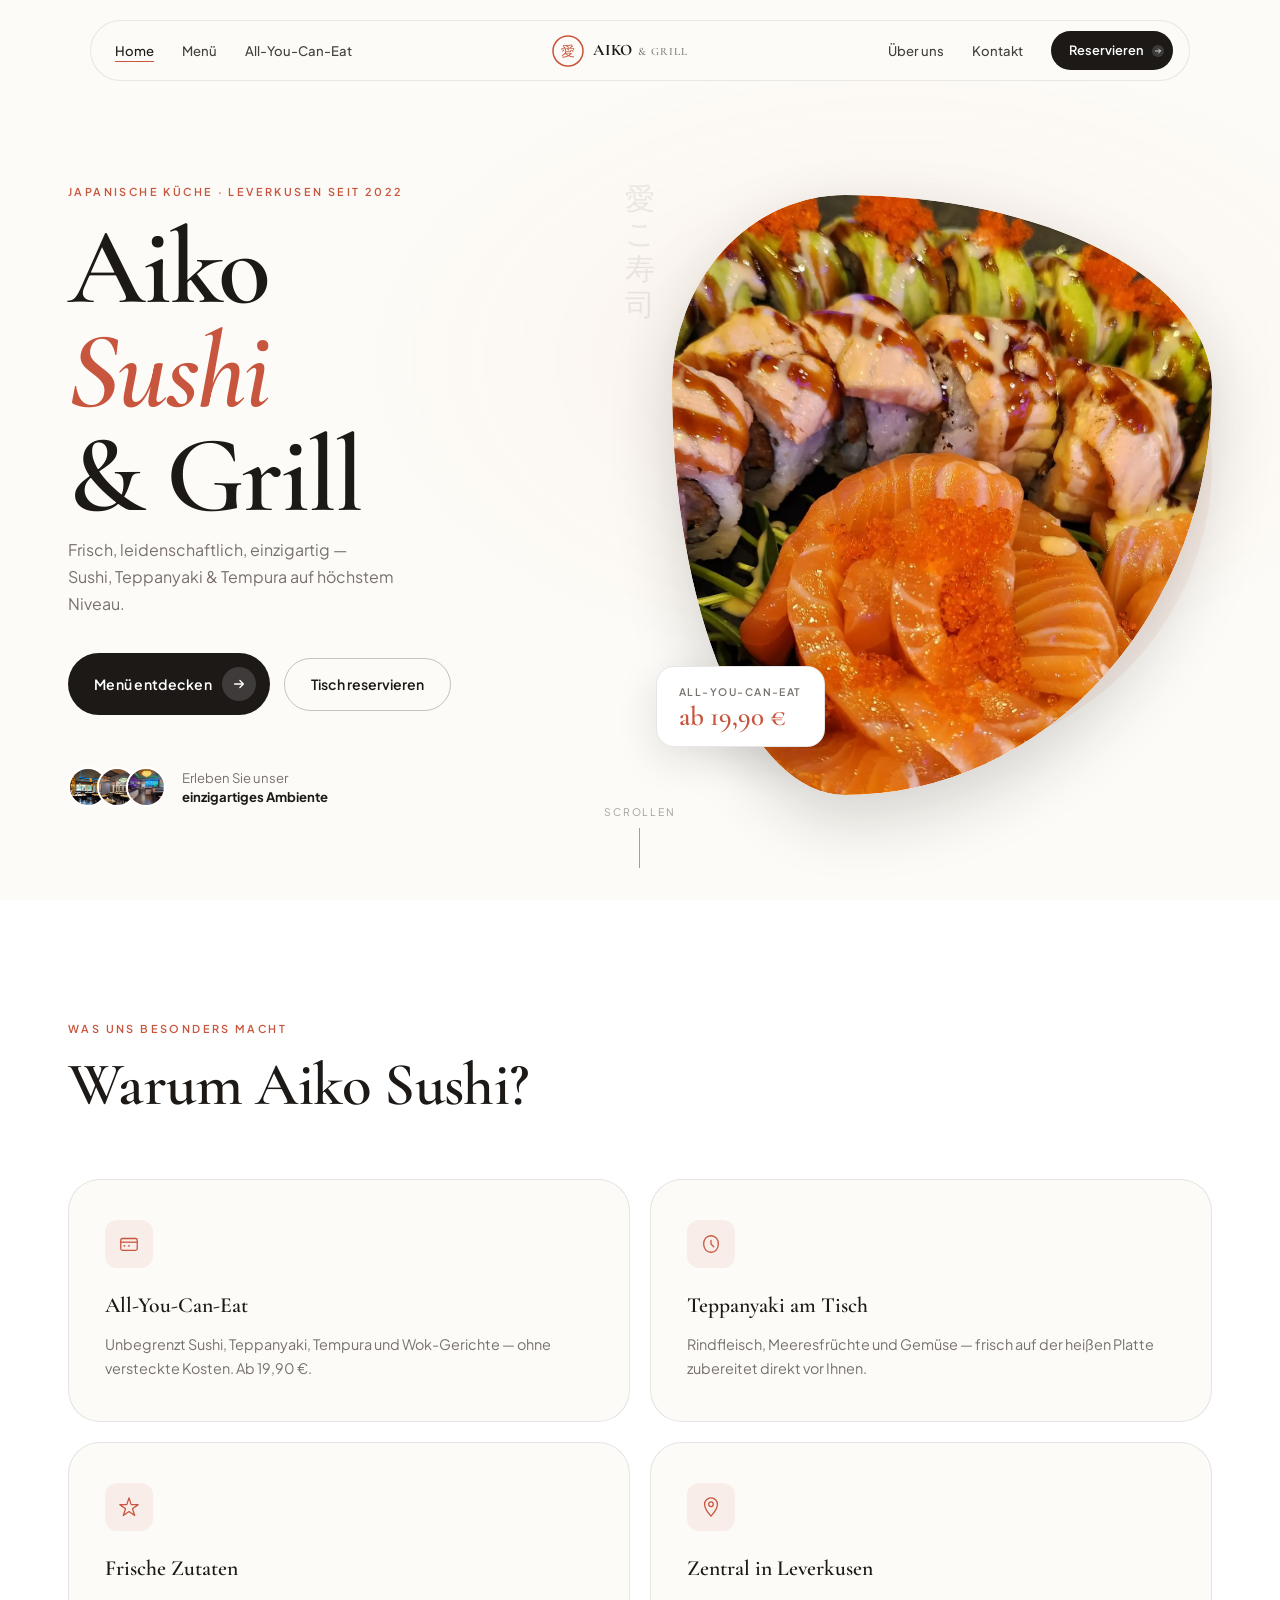
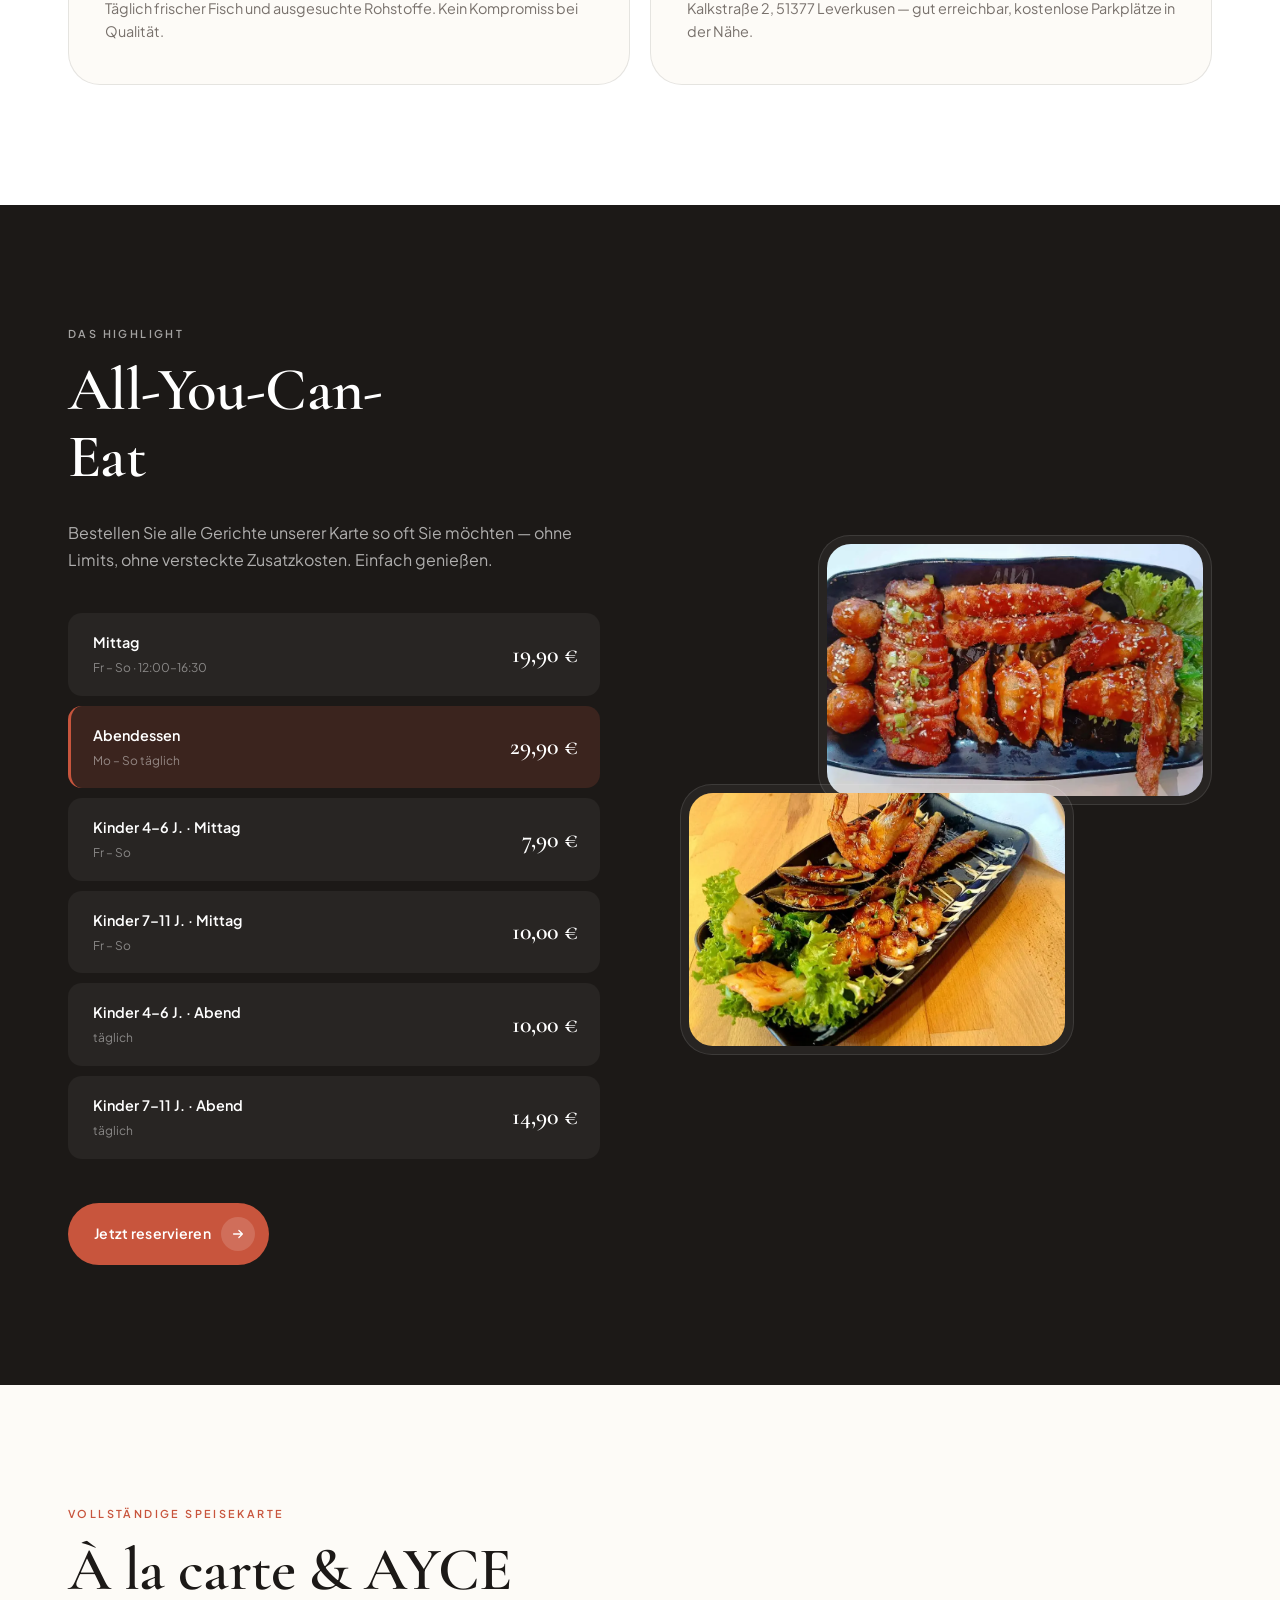
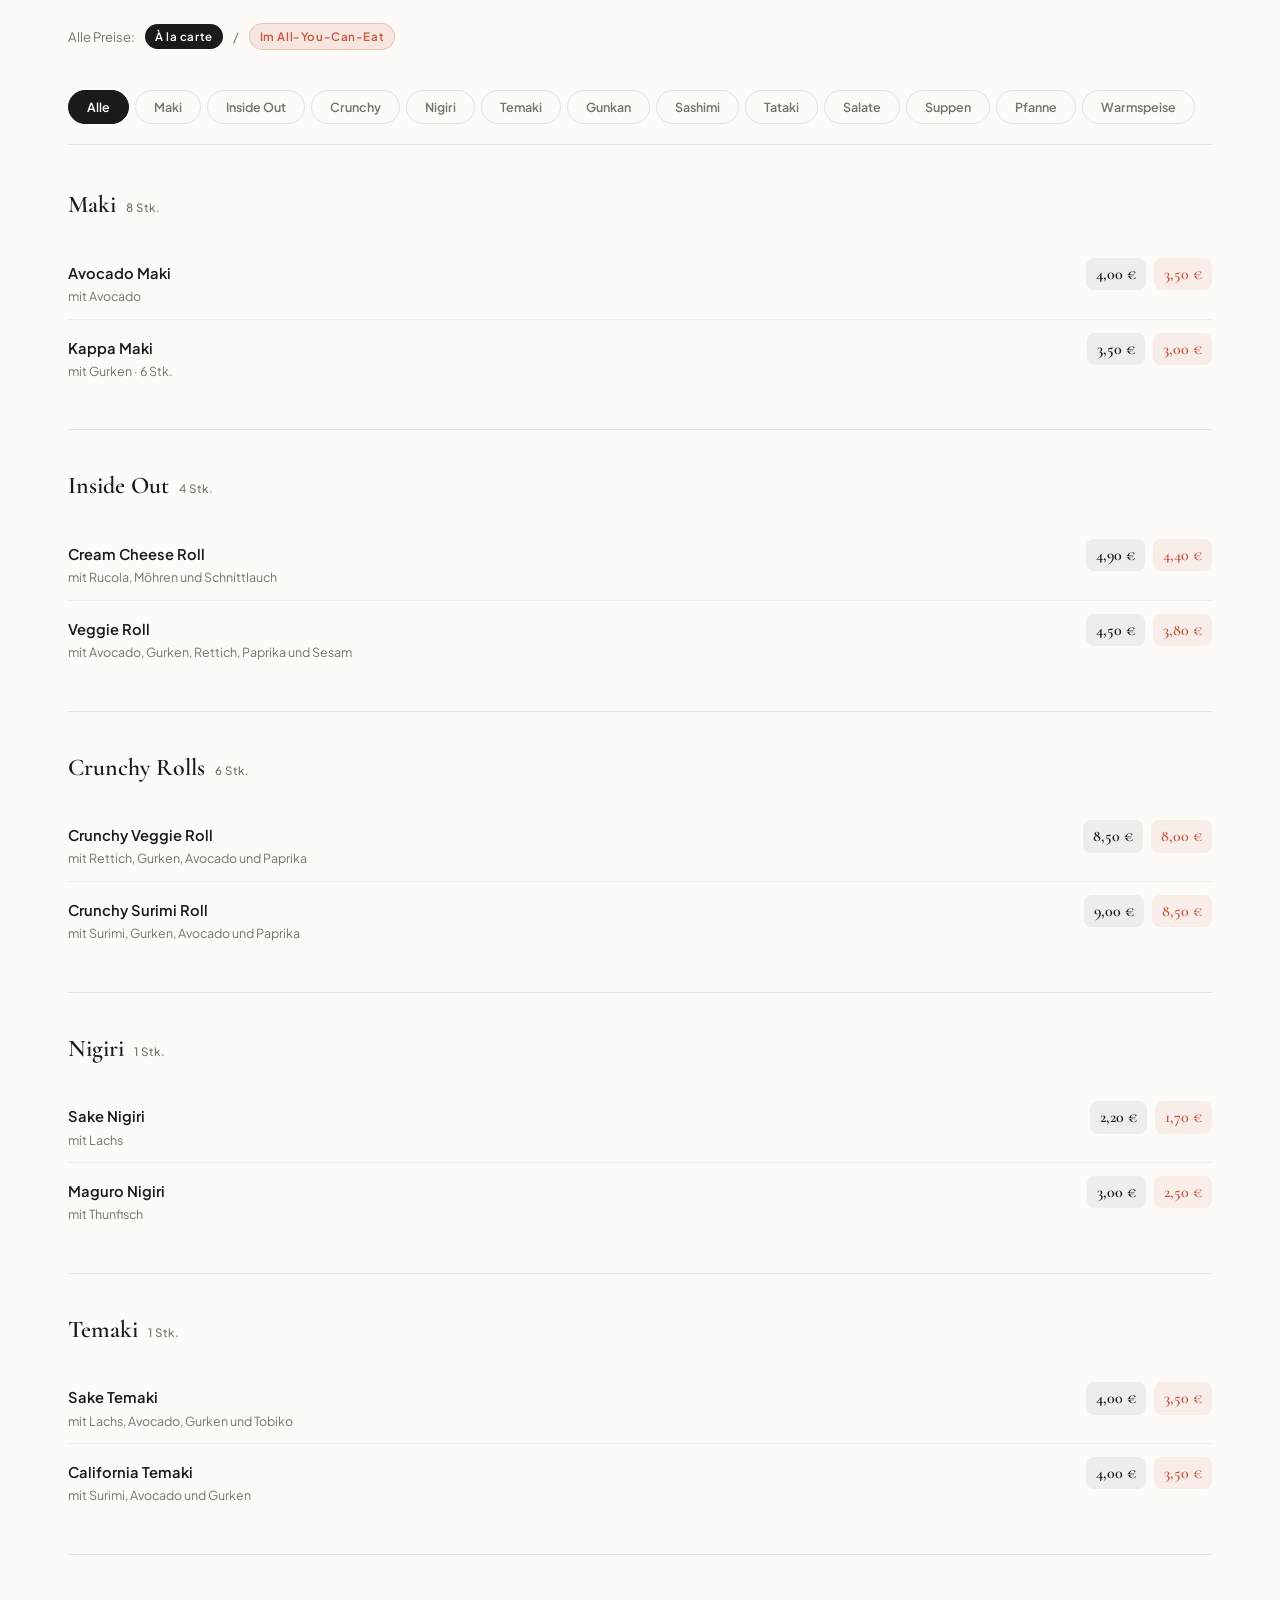
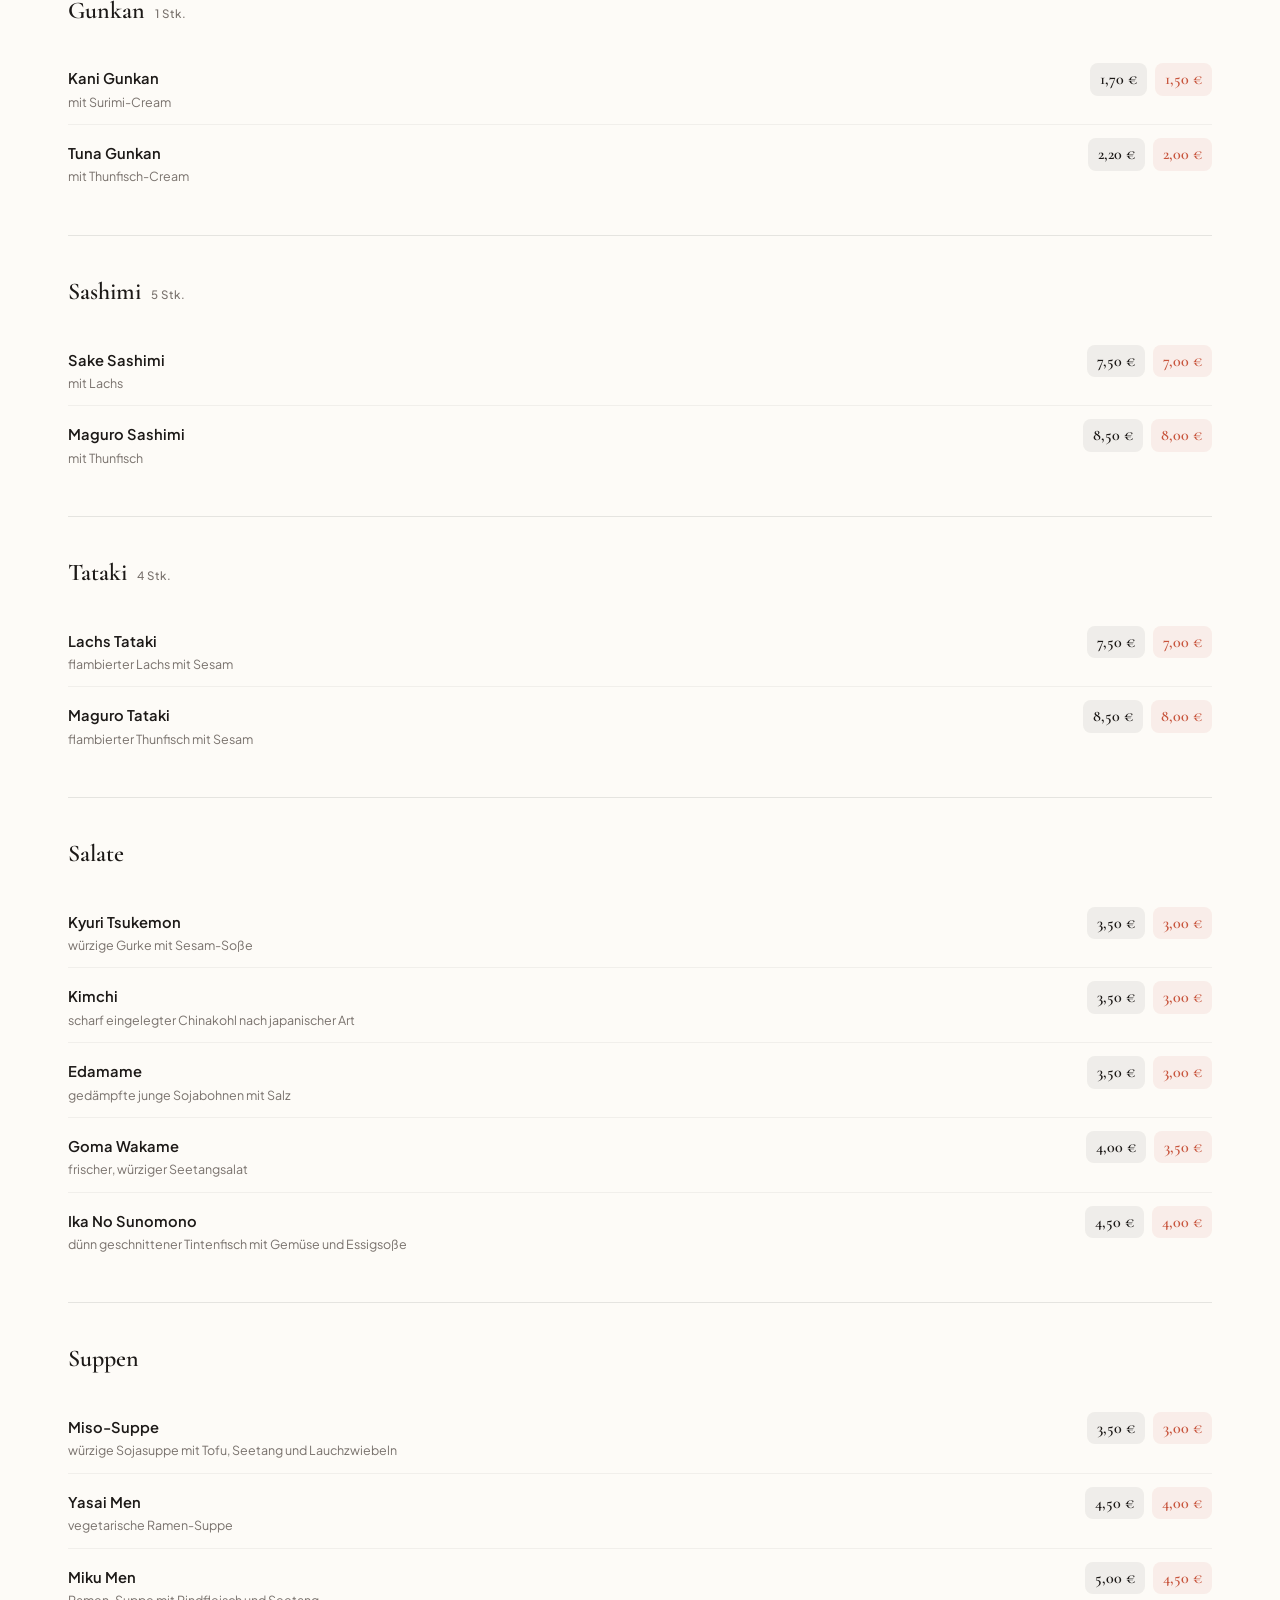
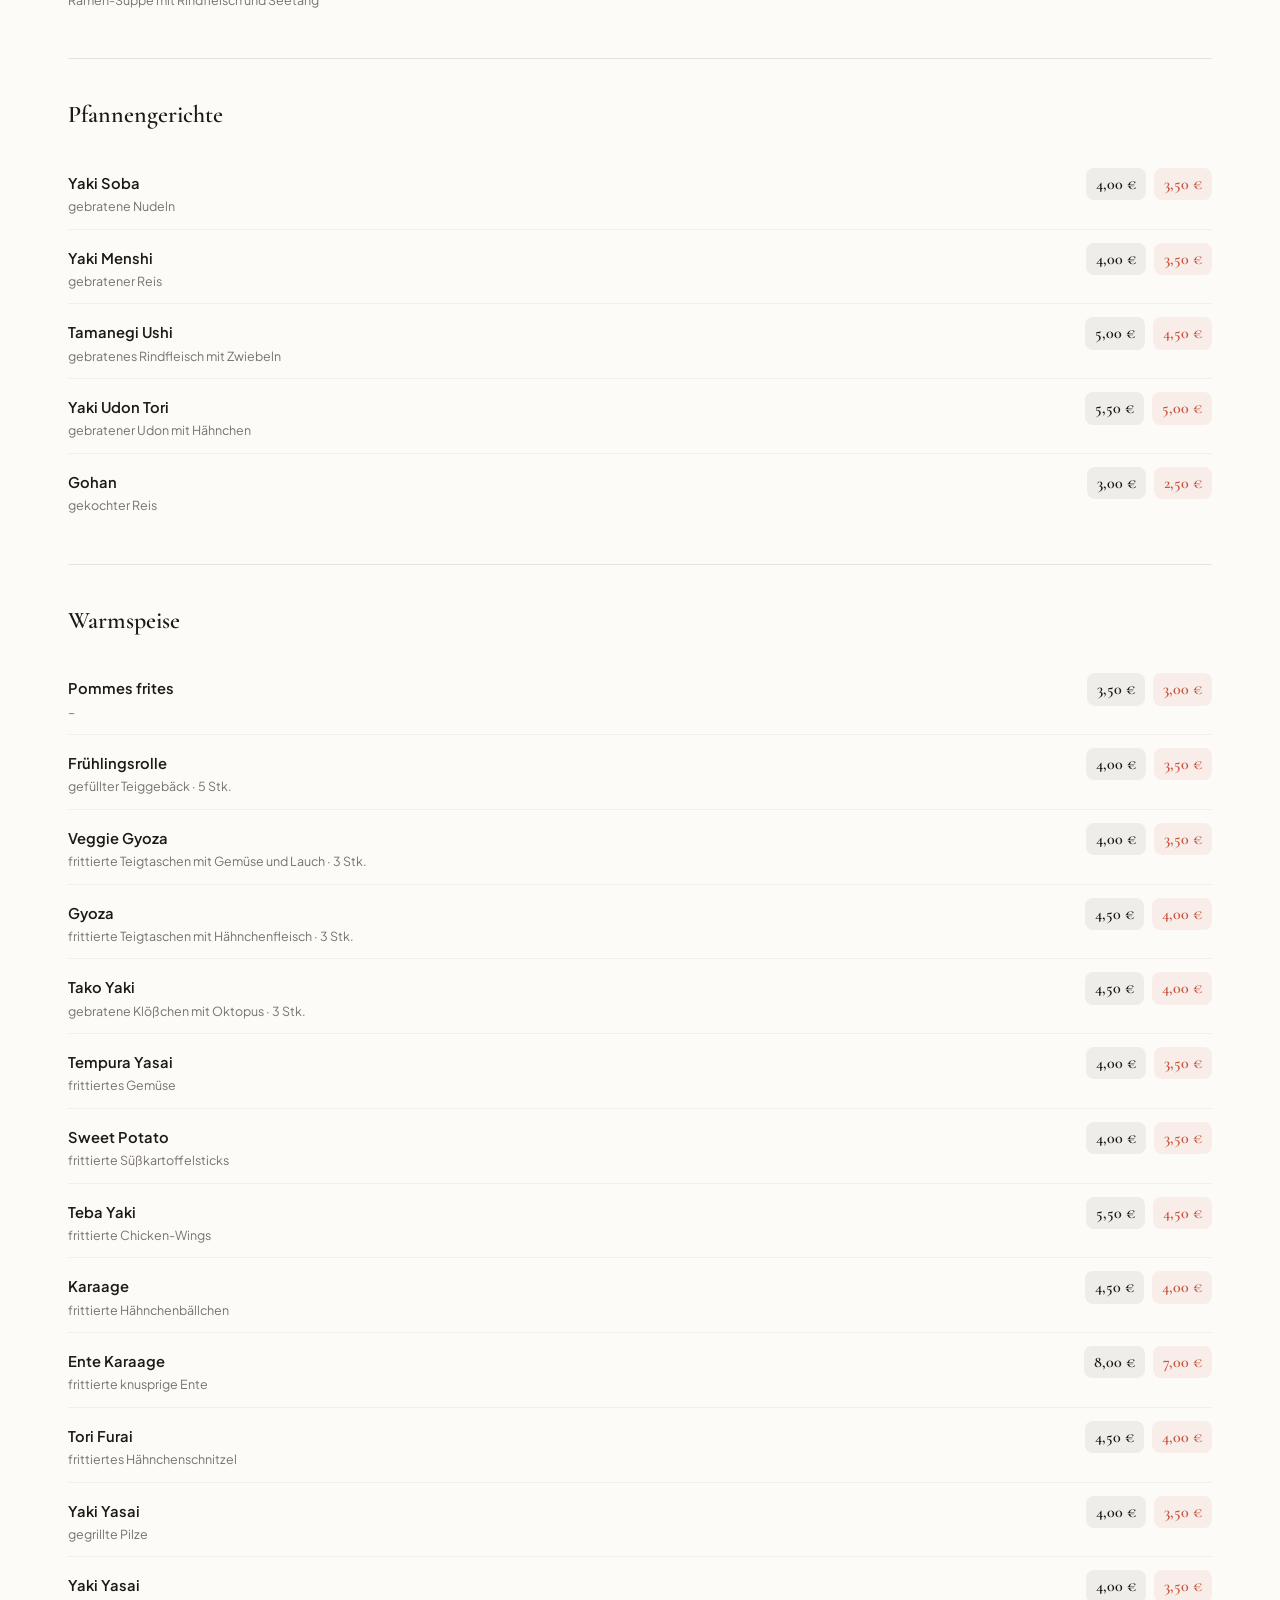
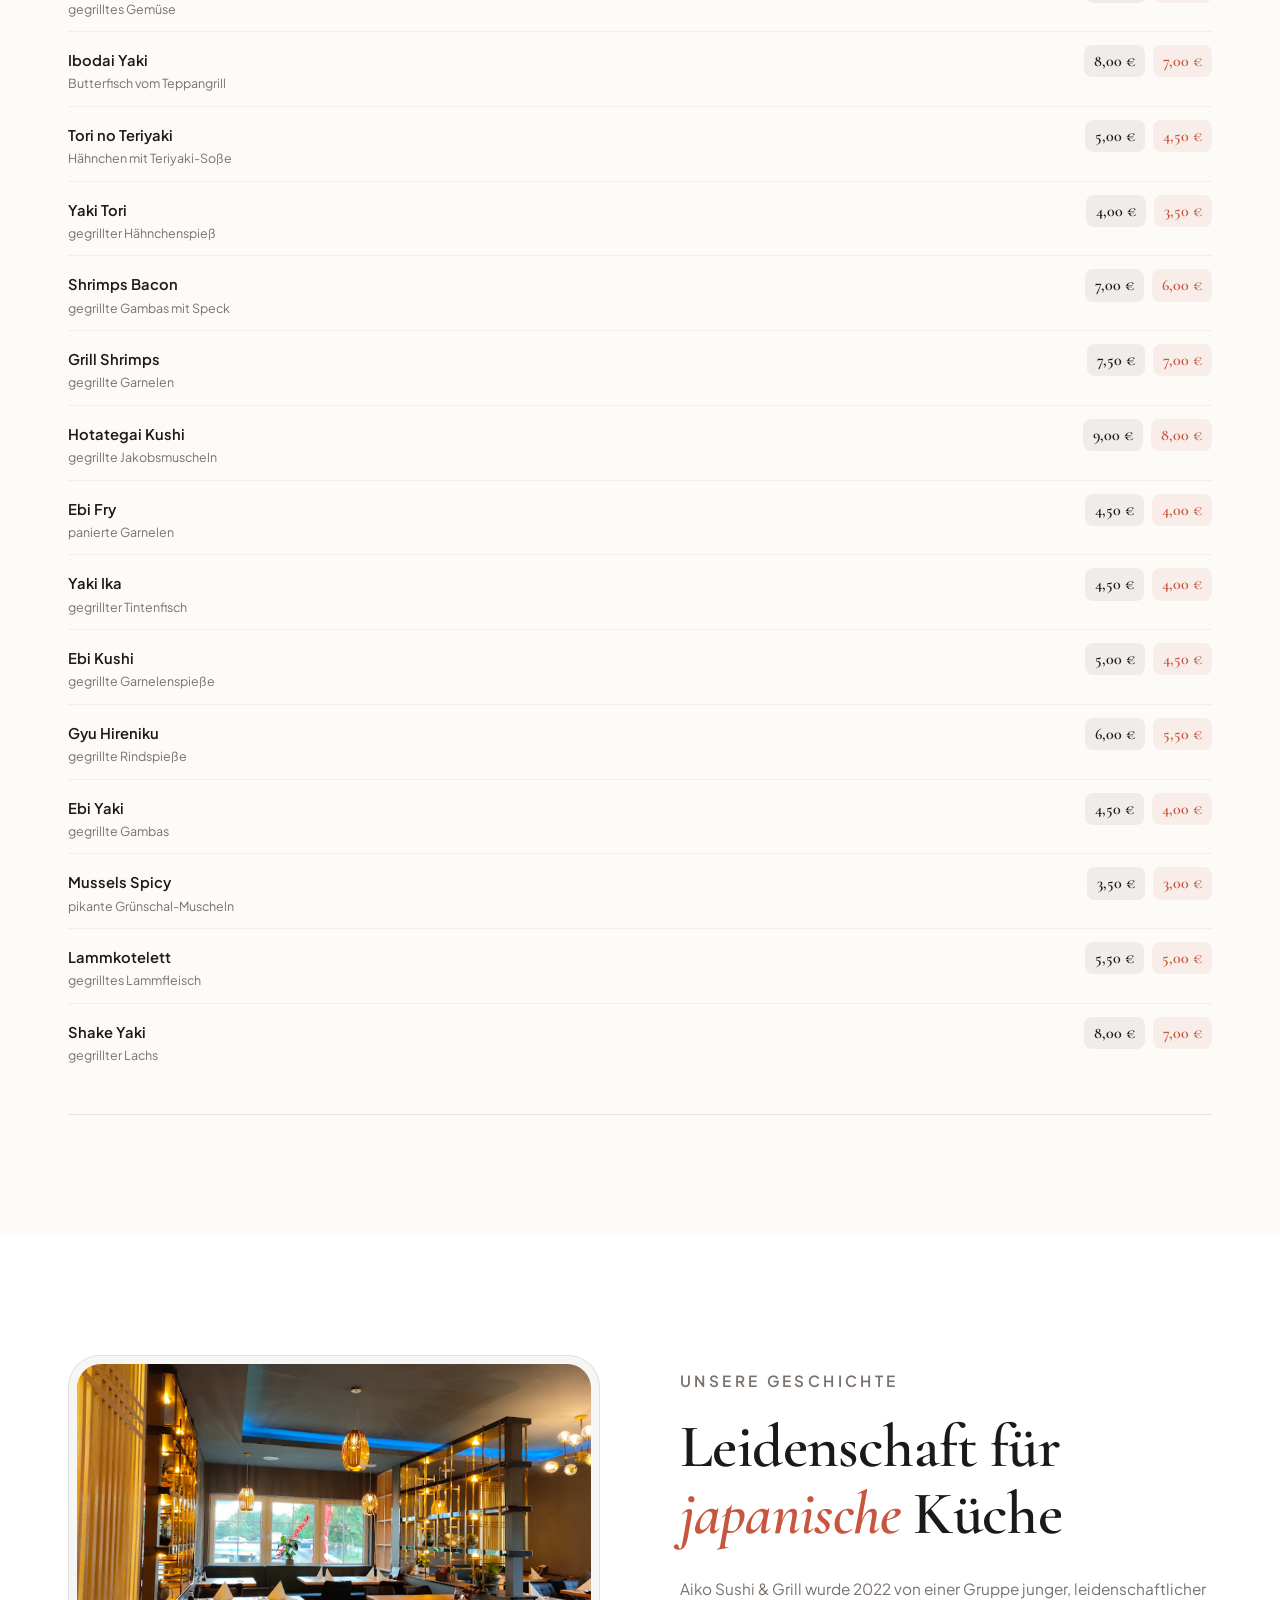
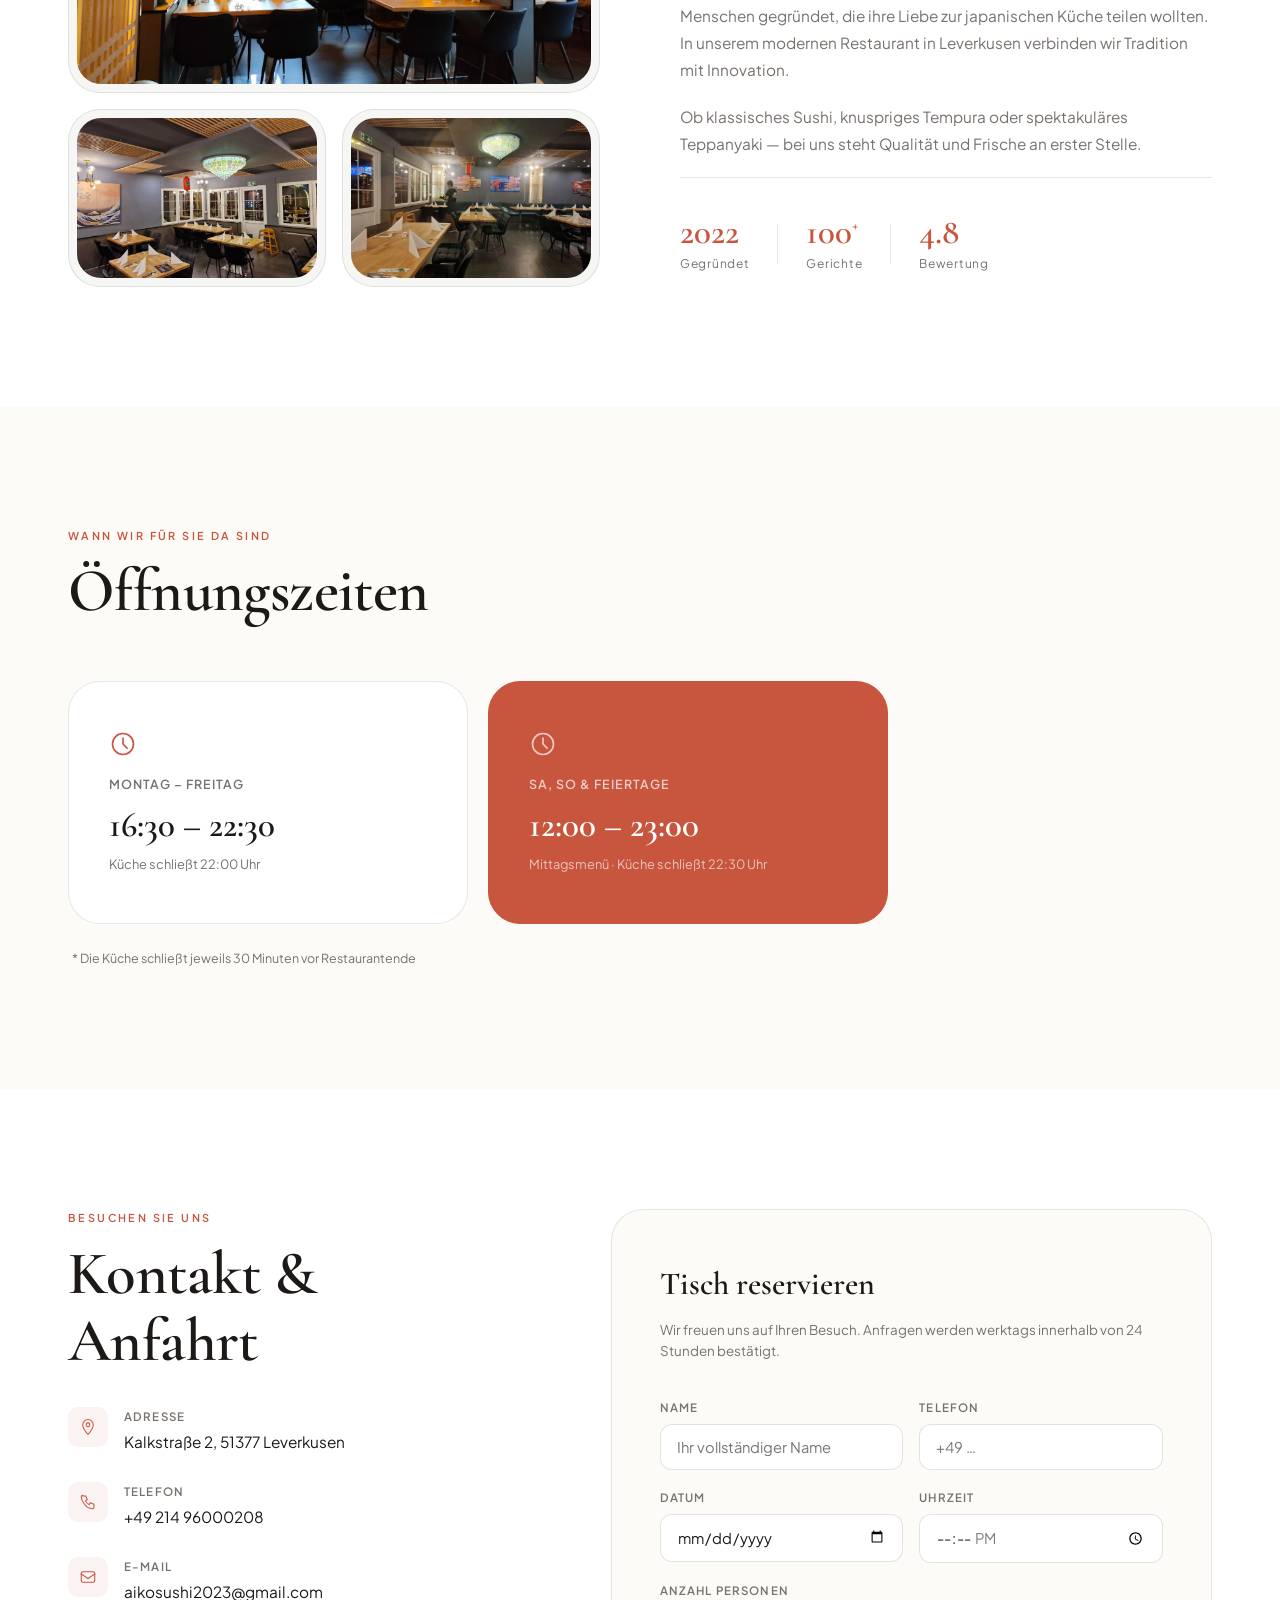
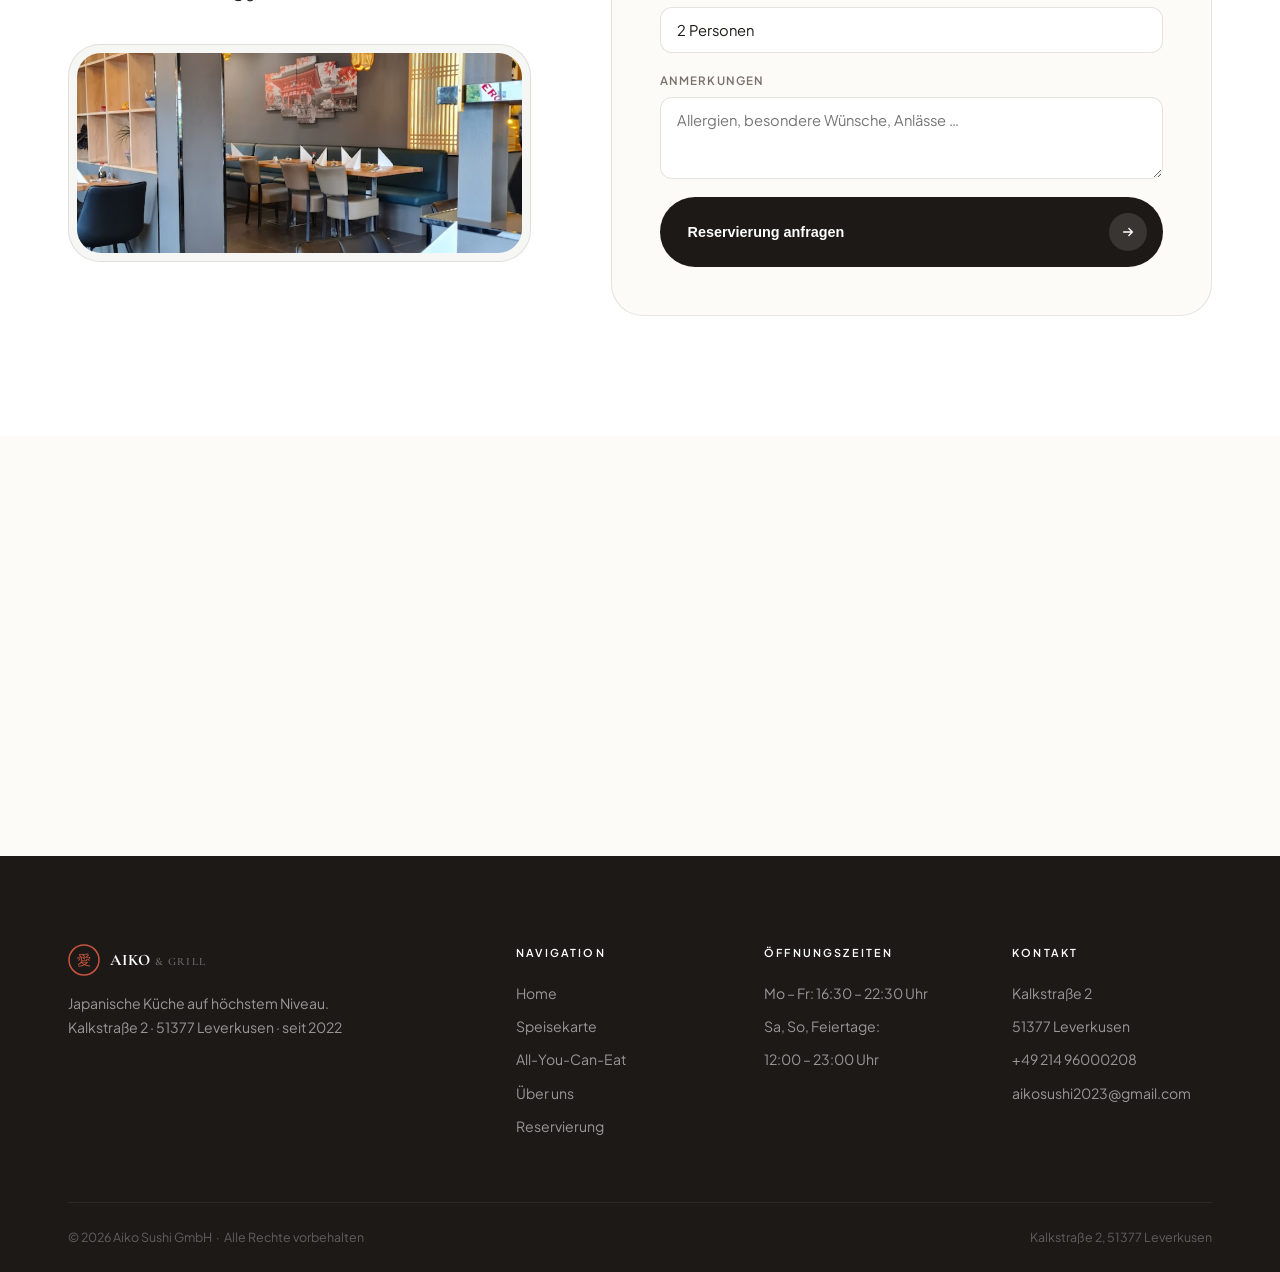
==== index.html @ 4c879bc8 "Initial commit – Aiko Sushi & Grill website" ====
<!DOCTYPE html>
<html lang="de">
<head>
  <meta charset="UTF-8" />
  <meta name="viewport" content="width=device-width, initial-scale=1.0" />
  <title>Aiko Sushi &amp; Grill – Leverkusen</title>
  <link rel="stylesheet" href="style.css" />
  <link rel="preconnect" href="https://fonts.googleapis.com" />
  <link rel="preconnect" href="https://fonts.gstatic.com" crossorigin />
  <link href="https://fonts.googleapis.com/css2?family=Cormorant+Garamond:ital,wght@0,300;0,400;0,600;0,700;1,300;1,400;1,600&family=Plus+Jakarta+Sans:wght@300;400;500;600&display=swap" rel="stylesheet" />
</head>
<body>

  <!-- ═══════════════════ NAV – Floating Pill ═══════════════════ -->
  <header class="nav-wrap" id="nav-wrap">
    <nav class="nav-pill" id="nav-pill">
      <ul class="nav-left">
        <li><a href="#hero" class="nl active">Home</a></li>
        <li><a href="#menu" class="nl">Menü</a></li>
        <li><a href="#ayce" class="nl">All-You-Can-Eat</a></li>
      </ul>

      <a href="#hero" class="nav-logo" aria-label="Aiko Sushi Startseite">
        <svg class="logo-icon" viewBox="0 0 32 32" fill="none" aria-hidden="true">
          <circle cx="16" cy="16" r="15" stroke="currentColor" stroke-width="1.5"/>
          <text x="16" y="21" text-anchor="middle" font-size="14" fill="currentColor" font-family="serif">愛</text>
        </svg>
        <span class="logo-name">AIKO<span class="logo-amp"> &amp; GRILL</span></span>
      </a>

      <ul class="nav-right">
        <li><a href="#about" class="nl">Über uns</a></li>
        <li><a href="#contact" class="nl">Kontakt</a></li>
        <li><a href="#reservation" class="nav-cta">
          <span>Reservieren</span>
          <svg viewBox="0 0 16 16" fill="none" aria-hidden="true"><path d="M3 8h10M9 4l4 4-4 4" stroke="currentColor" stroke-width="1.5" stroke-linecap="round" stroke-linejoin="round"/></svg>
        </a></li>
      </ul>

      <button class="hamburger" id="hamburger" aria-label="Menü öffnen" aria-expanded="false">
        <span></span><span></span>
      </button>
    </nav>
  </header>

  <!-- Mobile Overlay -->
  <div class="mobile-overlay" id="mobile-overlay" aria-hidden="true">
    <nav class="mobile-nav">
      <a href="#hero"        class="mn-link" data-delay="0">Home</a>
      <a href="#menu"        class="mn-link" data-delay="1">Menü</a>
      <a href="#ayce"        class="mn-link" data-delay="2">All-You-Can-Eat</a>
      <a href="#about"       class="mn-link" data-delay="3">Über uns</a>
      <a href="#contact"     class="mn-link" data-delay="4">Kontakt</a>
      <a href="#reservation" class="mn-link mn-cta" data-delay="5">Tisch reservieren</a>
    </nav>
  </div>

  <!-- ═══════════════════ HERO ═══════════════════════════════════ -->
  <section class="hero" id="hero">
    <div class="hero-inner">

      <!-- LEFT -->
      <div class="hero-left reveal">
        <p class="eyebrow">Japanische Küche · Leverkusen seit 2022</p>

        <h1 class="hero-h1">
          Aiko<br />
          <em>Sushi</em><br />
          &amp;&nbsp;Grill
        </h1>

        <div class="hero-kanji" aria-hidden="true">
          <span>愛</span><span>こ</span><span>寿</span><span>司</span>
        </div>

        <p class="hero-body">
          Frisch, leidenschaftlich, einzigartig —<br />
          Sushi, Teppanyaki &amp; Tempura auf höchstem Niveau.
        </p>

        <div class="hero-actions">
          <a href="#menu" class="btn-primary">
            <span>Menü entdecken</span>
            <span class="btn-arrow">
              <svg viewBox="0 0 16 16" fill="none" aria-hidden="true"><path d="M3 8h10M9 4l4 4-4 4" stroke="currentColor" stroke-width="1.5" stroke-linecap="round" stroke-linejoin="round"/></svg>
            </span>
          </a>
          <a href="#reservation" class="btn-ghost">Tisch reservieren</a>
        </div>

        <div class="hero-social">
          <div class="avatar-stack">
            <img src="Bilder/Bildschirmfoto 2026-05-13 um 19.30.27.png" alt="Restaurant Innenraum" class="av" />
            <img src="Bilder/Bildschirmfoto 2026-05-13 um 19.30.38.png" alt="Restaurant Bereich" class="av" />
            <img src="Bilder/Bildschirmfoto 2026-05-13 um 19.31.21.png" alt="Restaurant Bar" class="av" />
          </div>
          <p class="hero-social-txt">Erleben Sie unser<br /><strong>einzigartiges Ambiente</strong></p>
        </div>
      </div>

      <!-- RIGHT -->
      <div class="hero-right reveal">
        <div class="hero-blob"></div>
        <figure class="hero-fig">
          <img src="Bilder/1000017506.webp" alt="Aiko Sushi Signature Platte – frischer Lachs, Rolls und Maki" />
        </figure>
        <div class="hero-tag">
          <span class="tag-label">All-You-Can-Eat</span>
          <span class="tag-price">ab 19,90 €</span>
        </div>
      </div>

    </div>

    <!-- Scroll indicator -->
    <div class="scroll-hint" aria-hidden="true">
      <span>Scrollen</span>
      <span class="scroll-line"></span>
    </div>
  </section>

  <!-- ═══════════════════ WHY ════════════════════════════════════ -->
  <section class="why" id="why">
    <div class="c">
      <div class="why-head reveal">
        <p class="eyebrow">Was uns besonders macht</p>
        <h2 class="h2">Warum Aiko Sushi?</h2>
      </div>

      <div class="why-grid">
        <article class="why-card reveal" style="--d:0">
          <div class="why-card-inner">
            <div class="why-icon-wrap">
              <svg viewBox="0 0 24 24" fill="none" aria-hidden="true"><rect x="3" y="6" width="18" height="13" rx="2" stroke="currentColor" stroke-width="1.4"/><path d="M3 10h18" stroke="currentColor" stroke-width="1.4"/><circle cx="7" cy="14" r="1" fill="currentColor"/><circle cx="12" cy="14" r="1" fill="currentColor"/></svg>
            </div>
            <h3>All-You-Can-Eat</h3>
            <p>Unbegrenzt Sushi, Teppanyaki, Tempura und Wok-Gerichte — ohne versteckte Kosten. Ab 19,90 €.</p>
          </div>
        </article>

        <article class="why-card reveal" style="--d:1">
          <div class="why-card-inner">
            <div class="why-icon-wrap">
              <svg viewBox="0 0 24 24" fill="none" aria-hidden="true"><path d="M12 3C7 3 4 7 4 12s3 9 8 9 8-4 8-9-3-9-8-9z" stroke="currentColor" stroke-width="1.4"/><path d="M12 8v4l3 3" stroke="currentColor" stroke-width="1.4" stroke-linecap="round"/></svg>
            </div>
            <h3>Teppanyaki am Tisch</h3>
            <p>Rindfleisch, Meeresfrüchte und Gemüse — frisch auf der heißen Platte zubereitet direkt vor Ihnen.</p>
          </div>
        </article>

        <article class="why-card reveal" style="--d:2">
          <div class="why-card-inner">
            <div class="why-icon-wrap">
              <svg viewBox="0 0 24 24" fill="none" aria-hidden="true"><path d="M12 2l2.4 7.4H22l-6.2 4.5 2.4 7.4L12 17l-6.2 4.3 2.4-7.4L2 9.4h7.6L12 2z" stroke="currentColor" stroke-width="1.4" stroke-linejoin="round"/></svg>
            </div>
            <h3>Frische Zutaten</h3>
            <p>Täglich frischer Fisch und ausgesuchte Rohstoffe. Kein Kompromiss bei Qualität.</p>
          </div>
        </article>

        <article class="why-card reveal" style="--d:3">
          <div class="why-card-inner">
            <div class="why-icon-wrap">
              <svg viewBox="0 0 24 24" fill="none" aria-hidden="true"><path d="M12 2C8.1 2 5 5.1 5 9c0 5.3 7 13 7 13s7-7.7 7-13c0-3.9-3.1-7-7-7z" stroke="currentColor" stroke-width="1.4"/><circle cx="12" cy="9" r="2.5" stroke="currentColor" stroke-width="1.4"/></svg>
            </div>
            <h3>Zentral in Leverkusen</h3>
            <p>Kalkstraße 2, 51377 Leverkusen — gut erreichbar, kostenlose Parkplätze in der Nähe.</p>
          </div>
        </article>
      </div>
    </div>
  </section>

  <!-- ═══════════════════ ALL-YOU-CAN-EAT ═══════════════════════ -->
  <section class="ayce" id="ayce">
    <div class="c">
      <div class="ayce-inner">

        <div class="ayce-left reveal">
          <p class="eyebrow light">Das Highlight</p>
          <h2 class="h2 light">All-You-Can-<br />Eat</h2>
          <p class="ayce-body">Bestellen Sie alle Gerichte unserer Karte so oft Sie möchten — ohne Limits, ohne versteckte Zusatzkosten. Einfach genießen.</p>

          <div class="price-list">
            <div class="price-row">
              <div class="price-info">
                <span class="price-name">Mittag</span>
                <span class="price-when">Fr – So · 12:00–16:30</span>
              </div>
              <span class="price-amt">19,90 €</span>
            </div>
            <div class="price-row featured">
              <div class="price-info">
                <span class="price-name">Abendessen</span>
                <span class="price-when">Mo – So täglich</span>
              </div>
              <span class="price-amt">29,90 €</span>
            </div>
            <div class="price-row">
              <div class="price-info">
                <span class="price-name">Kinder 4–6 J. · Mittag</span>
                <span class="price-when">Fr – So</span>
              </div>
              <span class="price-amt">7,90 €</span>
            </div>
            <div class="price-row">
              <div class="price-info">
                <span class="price-name">Kinder 7–11 J. · Mittag</span>
                <span class="price-when">Fr – So</span>
              </div>
              <span class="price-amt">10,00 €</span>
            </div>
            <div class="price-row">
              <div class="price-info">
                <span class="price-name">Kinder 4–6 J. · Abend</span>
                <span class="price-when">täglich</span>
              </div>
              <span class="price-amt">10,00 €</span>
            </div>
            <div class="price-row">
              <div class="price-info">
                <span class="price-name">Kinder 7–11 J. · Abend</span>
                <span class="price-when">täglich</span>
              </div>
              <span class="price-amt">14,90 €</span>
            </div>
          </div>

          <a href="#reservation" class="btn-primary light">
            <span>Jetzt reservieren</span>
            <span class="btn-arrow">
              <svg viewBox="0 0 16 16" fill="none" aria-hidden="true"><path d="M3 8h10M9 4l4 4-4 4" stroke="currentColor" stroke-width="1.5" stroke-linecap="round" stroke-linejoin="round"/></svg>
            </span>
          </a>
        </div>

        <div class="ayce-right reveal">
          <div class="ayce-img-top bezel">
            <div class="bezel-inner">
              <img src="Bilder/tempura.webp" alt="Knuspriges Tempura aus der Aiko Küche" />
            </div>
          </div>
          <div class="ayce-img-bot bezel">
            <div class="bezel-inner">
              <img src="Bilder/teppanyaki.webp" alt="Teppanyaki Meeresfrüchte auf der heißen Platte" />
            </div>
          </div>
        </div>

      </div>
    </div>
  </section>

  <!-- ═══════════════════ SPEISEKARTE ═══════════════════════════ -->
  <section class="menu" id="menu">
    <div class="c">

      <div class="menu-head reveal">
        <p class="eyebrow">Vollständige Speisekarte</p>
        <h2 class="h2">À la carte &amp; AYCE</h2>
        <p class="menu-legend-text">
          Alle Preise: <span class="lp alc">À la carte</span> / <span class="lp ayce">Im All-You-Can-Eat</span>
        </p>
      </div>

      <!-- Tab bar -->
      <div class="mtabs reveal" role="tablist" aria-label="Menükategorien">
        <button class="mtab active" data-cat="all"          role="tab" aria-selected="true">Alle</button>
        <button class="mtab" data-cat="maki"                role="tab">Maki</button>
        <button class="mtab" data-cat="insideout"           role="tab">Inside Out</button>
        <button class="mtab" data-cat="crunchy"             role="tab">Crunchy</button>
        <button class="mtab" data-cat="nigiri"              role="tab">Nigiri</button>
        <button class="mtab" data-cat="temaki"              role="tab">Temaki</button>
        <button class="mtab" data-cat="gunkan"              role="tab">Gunkan</button>
        <button class="mtab" data-cat="sashimi"             role="tab">Sashimi</button>
        <button class="mtab" data-cat="tataki"              role="tab">Tataki</button>
        <button class="mtab" data-cat="salate"              role="tab">Salate</button>
        <button class="mtab" data-cat="suppen"              role="tab">Suppen</button>
        <button class="mtab" data-cat="pfanne"              role="tab">Pfanne</button>
        <button class="mtab" data-cat="warm"                role="tab">Warmspeise</button>
      </div>

      <!-- Kategorien -->
      <div class="mcats" id="mcats">

        <!-- MAKI -->
        <div class="mcat" data-cat="maki">
          <h3 class="cat-title">Maki <span class="cat-note">8 Stk.</span></h3>
          <div class="mcat-list">
            <div class="mi"><div class="mi-info"><span class="mi-name">Avocado Maki</span><span class="mi-desc">mit Avocado</span></div><div class="mi-prices"><span class="mp alc">4,00 €</span><span class="mp ayce">3,50 €</span></div></div>
            <div class="mi"><div class="mi-info"><span class="mi-name">Kappa Maki</span><span class="mi-desc">mit Gurken · 6 Stk.</span></div><div class="mi-prices"><span class="mp alc">3,50 €</span><span class="mp ayce">3,00 €</span></div></div>
          </div>
        </div>

        <!-- INSIDE OUT -->
        <div class="mcat" data-cat="insideout">
          <h3 class="cat-title">Inside Out <span class="cat-note">4 Stk.</span></h3>
          <div class="mcat-list">
            <div class="mi"><div class="mi-info"><span class="mi-name">Cream Cheese Roll</span><span class="mi-desc">mit Rucola, Möhren und Schnittlauch</span></div><div class="mi-prices"><span class="mp alc">4,90 €</span><span class="mp ayce">4,40 €</span></div></div>
            <div class="mi"><div class="mi-info"><span class="mi-name">Veggie Roll</span><span class="mi-desc">mit Avocado, Gurken, Rettich, Paprika und Sesam</span></div><div class="mi-prices"><span class="mp alc">4,50 €</span><span class="mp ayce">3,80 €</span></div></div>
          </div>
        </div>

        <!-- CRUNCHY -->
        <div class="mcat" data-cat="crunchy">
          <h3 class="cat-title">Crunchy Rolls <span class="cat-note">6 Stk.</span></h3>
          <div class="mcat-list">
            <div class="mi"><div class="mi-info"><span class="mi-name">Crunchy Veggie Roll</span><span class="mi-desc">mit Rettich, Gurken, Avocado und Paprika</span></div><div class="mi-prices"><span class="mp alc">8,50 €</span><span class="mp ayce">8,00 €</span></div></div>
            <div class="mi"><div class="mi-info"><span class="mi-name">Crunchy Surimi Roll</span><span class="mi-desc">mit Surimi, Gurken, Avocado und Paprika</span></div><div class="mi-prices"><span class="mp alc">9,00 €</span><span class="mp ayce">8,50 €</span></div></div>
          </div>
        </div>

        <!-- NIGIRI -->
        <div class="mcat" data-cat="nigiri">
          <h3 class="cat-title">Nigiri <span class="cat-note">1 Stk.</span></h3>
          <div class="mcat-list">
            <div class="mi"><div class="mi-info"><span class="mi-name">Sake Nigiri</span><span class="mi-desc">mit Lachs</span></div><div class="mi-prices"><span class="mp alc">2,20 €</span><span class="mp ayce">1,70 €</span></div></div>
            <div class="mi"><div class="mi-info"><span class="mi-name">Maguro Nigiri</span><span class="mi-desc">mit Thunfisch</span></div><div class="mi-prices"><span class="mp alc">3,00 €</span><span class="mp ayce">2,50 €</span></div></div>
          </div>
        </div>

        <!-- TEMAKI -->
        <div class="mcat" data-cat="temaki">
          <h3 class="cat-title">Temaki <span class="cat-note">1 Stk.</span></h3>
          <div class="mcat-list">
            <div class="mi"><div class="mi-info"><span class="mi-name">Sake Temaki</span><span class="mi-desc">mit Lachs, Avocado, Gurken und Tobiko</span></div><div class="mi-prices"><span class="mp alc">4,00 €</span><span class="mp ayce">3,50 €</span></div></div>
            <div class="mi"><div class="mi-info"><span class="mi-name">California Temaki</span><span class="mi-desc">mit Surimi, Avocado und Gurken</span></div><div class="mi-prices"><span class="mp alc">4,00 €</span><span class="mp ayce">3,50 €</span></div></div>
          </div>
        </div>

        <!-- GUNKAN -->
        <div class="mcat" data-cat="gunkan">
          <h3 class="cat-title">Gunkan <span class="cat-note">1 Stk.</span></h3>
          <div class="mcat-list">
            <div class="mi"><div class="mi-info"><span class="mi-name">Kani Gunkan</span><span class="mi-desc">mit Surimi-Cream</span></div><div class="mi-prices"><span class="mp alc">1,70 €</span><span class="mp ayce">1,50 €</span></div></div>
            <div class="mi"><div class="mi-info"><span class="mi-name">Tuna Gunkan</span><span class="mi-desc">mit Thunfisch-Cream</span></div><div class="mi-prices"><span class="mp alc">2,20 €</span><span class="mp ayce">2,00 €</span></div></div>
          </div>
        </div>

        <!-- SASHIMI -->
        <div class="mcat" data-cat="sashimi">
          <h3 class="cat-title">Sashimi <span class="cat-note">5 Stk.</span></h3>
          <div class="mcat-list">
            <div class="mi"><div class="mi-info"><span class="mi-name">Sake Sashimi</span><span class="mi-desc">mit Lachs</span></div><div class="mi-prices"><span class="mp alc">7,50 €</span><span class="mp ayce">7,00 €</span></div></div>
            <div class="mi"><div class="mi-info"><span class="mi-name">Maguro Sashimi</span><span class="mi-desc">mit Thunfisch</span></div><div class="mi-prices"><span class="mp alc">8,50 €</span><span class="mp ayce">8,00 €</span></div></div>
          </div>
        </div>

        <!-- TATAKI -->
        <div class="mcat" data-cat="tataki">
          <h3 class="cat-title">Tataki <span class="cat-note">4 Stk.</span></h3>
          <div class="mcat-list">
            <div class="mi"><div class="mi-info"><span class="mi-name">Lachs Tataki</span><span class="mi-desc">flambierter Lachs mit Sesam</span></div><div class="mi-prices"><span class="mp alc">7,50 €</span><span class="mp ayce">7,00 €</span></div></div>
            <div class="mi"><div class="mi-info"><span class="mi-name">Maguro Tataki</span><span class="mi-desc">flambierter Thunfisch mit Sesam</span></div><div class="mi-prices"><span class="mp alc">8,50 €</span><span class="mp ayce">8,00 €</span></div></div>
          </div>
        </div>

        <!-- SALATE -->
        <div class="mcat" data-cat="salate">
          <h3 class="cat-title">Salate</h3>
          <div class="mcat-list">
            <div class="mi"><div class="mi-info"><span class="mi-name">Kyuri Tsukemon</span><span class="mi-desc">würzige Gurke mit Sesam-Soße</span></div><div class="mi-prices"><span class="mp alc">3,50 €</span><span class="mp ayce">3,00 €</span></div></div>
            <div class="mi"><div class="mi-info"><span class="mi-name">Kimchi</span><span class="mi-desc">scharf eingelegter Chinakohl nach japanischer Art</span></div><div class="mi-prices"><span class="mp alc">3,50 €</span><span class="mp ayce">3,00 €</span></div></div>
            <div class="mi"><div class="mi-info"><span class="mi-name">Edamame</span><span class="mi-desc">gedämpfte junge Sojabohnen mit Salz</span></div><div class="mi-prices"><span class="mp alc">3,50 €</span><span class="mp ayce">3,00 €</span></div></div>
            <div class="mi"><div class="mi-info"><span class="mi-name">Goma Wakame</span><span class="mi-desc">frischer, würziger Seetangsalat</span></div><div class="mi-prices"><span class="mp alc">4,00 €</span><span class="mp ayce">3,50 €</span></div></div>
            <div class="mi"><div class="mi-info"><span class="mi-name">Ika No Sunomono</span><span class="mi-desc">dünn geschnittener Tintenfisch mit Gemüse und Essigsoße</span></div><div class="mi-prices"><span class="mp alc">4,50 €</span><span class="mp ayce">4,00 €</span></div></div>
          </div>
        </div>

        <!-- SUPPEN -->
        <div class="mcat" data-cat="suppen">
          <h3 class="cat-title">Suppen</h3>
          <div class="mcat-list">
            <div class="mi"><div class="mi-info"><span class="mi-name">Miso-Suppe</span><span class="mi-desc">würzige Sojasuppe mit Tofu, Seetang und Lauchzwiebeln</span></div><div class="mi-prices"><span class="mp alc">3,50 €</span><span class="mp ayce">3,00 €</span></div></div>
            <div class="mi"><div class="mi-info"><span class="mi-name">Yasai Men</span><span class="mi-desc">vegetarische Ramen-Suppe</span></div><div class="mi-prices"><span class="mp alc">4,50 €</span><span class="mp ayce">4,00 €</span></div></div>
            <div class="mi"><div class="mi-info"><span class="mi-name">Miku Men</span><span class="mi-desc">Ramen-Suppe mit Rindfleisch und Seetang</span></div><div class="mi-prices"><span class="mp alc">5,00 €</span><span class="mp ayce">4,50 €</span></div></div>
          </div>
        </div>

        <!-- PFANNE -->
        <div class="mcat" data-cat="pfanne">
          <h3 class="cat-title">Pfannengerichte</h3>
          <div class="mcat-list">
            <div class="mi"><div class="mi-info"><span class="mi-name">Yaki Soba</span><span class="mi-desc">gebratene Nudeln</span></div><div class="mi-prices"><span class="mp alc">4,00 €</span><span class="mp ayce">3,50 €</span></div></div>
            <div class="mi"><div class="mi-info"><span class="mi-name">Yaki Menshi</span><span class="mi-desc">gebratener Reis</span></div><div class="mi-prices"><span class="mp alc">4,00 €</span><span class="mp ayce">3,50 €</span></div></div>
            <div class="mi"><div class="mi-info"><span class="mi-name">Tamanegi Ushi</span><span class="mi-desc">gebratenes Rindfleisch mit Zwiebeln</span></div><div class="mi-prices"><span class="mp alc">5,00 €</span><span class="mp ayce">4,50 €</span></div></div>
            <div class="mi"><div class="mi-info"><span class="mi-name">Yaki Udon Tori</span><span class="mi-desc">gebratener Udon mit Hähnchen</span></div><div class="mi-prices"><span class="mp alc">5,50 €</span><span class="mp ayce">5,00 €</span></div></div>
            <div class="mi"><div class="mi-info"><span class="mi-name">Gohan</span><span class="mi-desc">gekochter Reis</span></div><div class="mi-prices"><span class="mp alc">3,00 €</span><span class="mp ayce">2,50 €</span></div></div>
          </div>
        </div>

        <!-- WARMSPEISE -->
        <div class="mcat" data-cat="warm">
          <h3 class="cat-title">Warmspeise</h3>
          <div class="mcat-list">
            <div class="mi"><div class="mi-info"><span class="mi-name">Pommes frites</span><span class="mi-desc">–</span></div><div class="mi-prices"><span class="mp alc">3,50 €</span><span class="mp ayce">3,00 €</span></div></div>
            <div class="mi"><div class="mi-info"><span class="mi-name">Frühlingsrolle</span><span class="mi-desc">gefüllter Teiggebäck · 5 Stk.</span></div><div class="mi-prices"><span class="mp alc">4,00 €</span><span class="mp ayce">3,50 €</span></div></div>
            <div class="mi"><div class="mi-info"><span class="mi-name">Veggie Gyoza</span><span class="mi-desc">frittierte Teigtaschen mit Gemüse und Lauch · 3 Stk.</span></div><div class="mi-prices"><span class="mp alc">4,00 €</span><span class="mp ayce">3,50 €</span></div></div>
            <div class="mi"><div class="mi-info"><span class="mi-name">Gyoza</span><span class="mi-desc">frittierte Teigtaschen mit Hähnchenfleisch · 3 Stk.</span></div><div class="mi-prices"><span class="mp alc">4,50 €</span><span class="mp ayce">4,00 €</span></div></div>
            <div class="mi"><div class="mi-info"><span class="mi-name">Tako Yaki</span><span class="mi-desc">gebratene Klößchen mit Oktopus · 3 Stk.</span></div><div class="mi-prices"><span class="mp alc">4,50 €</span><span class="mp ayce">4,00 €</span></div></div>
            <div class="mi"><div class="mi-info"><span class="mi-name">Tempura Yasai</span><span class="mi-desc">frittiertes Gemüse</span></div><div class="mi-prices"><span class="mp alc">4,00 €</span><span class="mp ayce">3,50 €</span></div></div>
            <div class="mi"><div class="mi-info"><span class="mi-name">Sweet Potato</span><span class="mi-desc">frittierte Süßkartoffelsticks</span></div><div class="mi-prices"><span class="mp alc">4,00 €</span><span class="mp ayce">3,50 €</span></div></div>
            <div class="mi"><div class="mi-info"><span class="mi-name">Teba Yaki</span><span class="mi-desc">frittierte Chicken-Wings</span></div><div class="mi-prices"><span class="mp alc">5,50 €</span><span class="mp ayce">4,50 €</span></div></div>
            <div class="mi"><div class="mi-info"><span class="mi-name">Karaage</span><span class="mi-desc">frittierte Hähnchenbällchen</span></div><div class="mi-prices"><span class="mp alc">4,50 €</span><span class="mp ayce">4,00 €</span></div></div>
            <div class="mi"><div class="mi-info"><span class="mi-name">Ente Karaage</span><span class="mi-desc">frittierte knusprige Ente</span></div><div class="mi-prices"><span class="mp alc">8,00 €</span><span class="mp ayce">7,00 €</span></div></div>
            <div class="mi"><div class="mi-info"><span class="mi-name">Tori Furai</span><span class="mi-desc">frittiertes Hähnchenschnitzel</span></div><div class="mi-prices"><span class="mp alc">4,50 €</span><span class="mp ayce">4,00 €</span></div></div>
            <div class="mi"><div class="mi-info"><span class="mi-name">Yaki Yasai</span><span class="mi-desc">gegrillte Pilze</span></div><div class="mi-prices"><span class="mp alc">4,00 €</span><span class="mp ayce">3,50 €</span></div></div>
            <div class="mi"><div class="mi-info"><span class="mi-name">Yaki Yasai</span><span class="mi-desc">gegrilltes Gemüse</span></div><div class="mi-prices"><span class="mp alc">4,00 €</span><span class="mp ayce">3,50 €</span></div></div>
            <div class="mi"><div class="mi-info"><span class="mi-name">Ibodai Yaki</span><span class="mi-desc">Butterfisch vom Teppangrill</span></div><div class="mi-prices"><span class="mp alc">8,00 €</span><span class="mp ayce">7,00 €</span></div></div>
            <div class="mi"><div class="mi-info"><span class="mi-name">Tori no Teriyaki</span><span class="mi-desc">Hähnchen mit Teriyaki-Soße</span></div><div class="mi-prices"><span class="mp alc">5,00 €</span><span class="mp ayce">4,50 €</span></div></div>
            <div class="mi"><div class="mi-info"><span class="mi-name">Yaki Tori</span><span class="mi-desc">gegrillter Hähnchenspieß</span></div><div class="mi-prices"><span class="mp alc">4,00 €</span><span class="mp ayce">3,50 €</span></div></div>
            <div class="mi"><div class="mi-info"><span class="mi-name">Shrimps Bacon</span><span class="mi-desc">gegrillte Gambas mit Speck</span></div><div class="mi-prices"><span class="mp alc">7,00 €</span><span class="mp ayce">6,00 €</span></div></div>
            <div class="mi"><div class="mi-info"><span class="mi-name">Grill Shrimps</span><span class="mi-desc">gegrillte Garnelen</span></div><div class="mi-prices"><span class="mp alc">7,50 €</span><span class="mp ayce">7,00 €</span></div></div>
            <div class="mi"><div class="mi-info"><span class="mi-name">Hotategai Kushi</span><span class="mi-desc">gegrillte Jakobsmuscheln</span></div><div class="mi-prices"><span class="mp alc">9,00 €</span><span class="mp ayce">8,00 €</span></div></div>
            <div class="mi"><div class="mi-info"><span class="mi-name">Ebi Fry</span><span class="mi-desc">panierte Garnelen</span></div><div class="mi-prices"><span class="mp alc">4,50 €</span><span class="mp ayce">4,00 €</span></div></div>
            <div class="mi"><div class="mi-info"><span class="mi-name">Yaki Ika</span><span class="mi-desc">gegrillter Tintenfisch</span></div><div class="mi-prices"><span class="mp alc">4,50 €</span><span class="mp ayce">4,00 €</span></div></div>
            <div class="mi"><div class="mi-info"><span class="mi-name">Ebi Kushi</span><span class="mi-desc">gegrillte Garnelenspieße</span></div><div class="mi-prices"><span class="mp alc">5,00 €</span><span class="mp ayce">4,50 €</span></div></div>
            <div class="mi"><div class="mi-info"><span class="mi-name">Gyu Hireniku</span><span class="mi-desc">gegrillte Rindspieße</span></div><div class="mi-prices"><span class="mp alc">6,00 €</span><span class="mp ayce">5,50 €</span></div></div>
            <div class="mi"><div class="mi-info"><span class="mi-name">Ebi Yaki</span><span class="mi-desc">gegrillte Gambas</span></div><div class="mi-prices"><span class="mp alc">4,50 €</span><span class="mp ayce">4,00 €</span></div></div>
            <div class="mi"><div class="mi-info"><span class="mi-name">Mussels Spicy</span><span class="mi-desc">pikante Grünschal-Muscheln</span></div><div class="mi-prices"><span class="mp alc">3,50 €</span><span class="mp ayce">3,00 €</span></div></div>
            <div class="mi"><div class="mi-info"><span class="mi-name">Lammkotelett</span><span class="mi-desc">gegrilltes Lammfleisch</span></div><div class="mi-prices"><span class="mp alc">5,50 €</span><span class="mp ayce">5,00 €</span></div></div>
            <div class="mi"><div class="mi-info"><span class="mi-name">Shake Yaki</span><span class="mi-desc">gegrillter Lachs</span></div><div class="mi-prices"><span class="mp alc">8,00 €</span><span class="mp ayce">7,00 €</span></div></div>
          </div>
        </div>

      </div><!-- /mcats -->
    </div>
  </section>

  <!-- ═══════════════════ ABOUT ══════════════════════════════════ -->
  <section class="about" id="about">
    <div class="c">
      <div class="about-inner">

        <div class="about-gallery reveal">
          <div class="ag-main bezel">
            <div class="bezel-inner">
              <img src="Bilder/Bildschirmfoto 2026-05-13 um 19.30.27.png" alt="Stilvolles Restaurant-Ambiente im Aiko Sushi" />
            </div>
          </div>
          <div class="ag-grid">
            <div class="ag-sm bezel">
              <div class="bezel-inner">
                <img src="Bilder/Bildschirmfoto 2026-05-13 um 19.30.38.png" alt="Modernes Interieur" />
              </div>
            </div>
            <div class="ag-sm bezel">
              <div class="bezel-inner">
                <img src="Bilder/Bildschirmfoto 2026-05-13 um 19.30.53.png" alt="Restaurant Innenraum" />
              </div>
            </div>
          </div>
        </div>

        <div class="about-text reveal">
          <p class="eyebrow">Unsere Geschichte</p>
          <h2 class="h2">Leidenschaft für<br /><em>japanische</em> Küche</h2>
          <p>Aiko Sushi &amp; Grill wurde 2022 von einer Gruppe junger, leidenschaftlicher Menschen gegründet, die ihre Liebe zur japanischen Küche teilen wollten. In unserem modernen Restaurant in Leverkusen verbinden wir Tradition mit Innovation.</p>
          <p>Ob klassisches Sushi, knuspriges Tempura oder spektakuläres Teppanyaki — bei uns steht Qualität und Frische an erster Stelle.</p>

          <div class="stats">
            <div class="stat">
              <span class="stat-n">2022</span>
              <span class="stat-l">Gegründet</span>
            </div>
            <div class="stat-div"></div>
            <div class="stat">
              <span class="stat-n">100<sup>+</sup></span>
              <span class="stat-l">Gerichte</span>
            </div>
            <div class="stat-div"></div>
            <div class="stat">
              <span class="stat-n">4.8</span>
              <span class="stat-l">Bewertung</span>
            </div>
          </div>
        </div>

      </div>
    </div>
  </section>

  <!-- ═══════════════════ HOURS ══════════════════════════════════ -->
  <section class="hours" id="hours">
    <div class="c">
      <div class="hours-head reveal">
        <p class="eyebrow">Wann wir für Sie da sind</p>
        <h2 class="h2">Öffnungszeiten</h2>
      </div>

      <div class="hours-cards">
        <div class="hours-card reveal" style="--d:0">
          <div class="hc-inner">
            <svg class="hc-icon" viewBox="0 0 24 24" fill="none" aria-hidden="true"><circle cx="12" cy="12" r="9" stroke="currentColor" stroke-width="1.4"/><path d="M12 7v5l3.5 3.5" stroke="currentColor" stroke-width="1.4" stroke-linecap="round"/></svg>
            <span class="hc-days">Montag – Freitag</span>
            <span class="hc-time">16:30 – 22:30</span>
            <span class="hc-note">Küche schließt 22:00 Uhr</span>
          </div>
        </div>

        <div class="hours-card featured reveal" style="--d:1">
          <div class="hc-inner">
            <svg class="hc-icon" viewBox="0 0 24 24" fill="none" aria-hidden="true"><circle cx="12" cy="12" r="9" stroke="currentColor" stroke-width="1.4"/><path d="M12 7v5l3.5 3.5" stroke="currentColor" stroke-width="1.4" stroke-linecap="round"/></svg>
            <span class="hc-days">Sa, So &amp; Feiertage</span>
            <span class="hc-time">12:00 – 23:00</span>
            <span class="hc-note">Mittagsmenü · Küche schließt 22:30 Uhr</span>
          </div>
        </div>
      </div>

      <p class="hours-footnote reveal">* Die Küche schließt jeweils 30 Minuten vor Restaurantende</p>
    </div>
  </section>

  <!-- ═══════════════════ CONTACT + RESERVATION ═════════════════ -->
  <section class="contact" id="contact">
    <div class="c">
      <div class="contact-inner">

        <div class="contact-info reveal">
          <p class="eyebrow">Besuchen Sie uns</p>
          <h2 class="h2">Kontakt &amp;<br />Anfahrt</h2>

          <ul class="ci-list">
            <li>
              <span class="ci-icon" aria-hidden="true">
                <svg viewBox="0 0 24 24" fill="none"><path d="M12 2C8.1 2 5 5.1 5 9c0 5.3 7 13 7 13s7-7.7 7-13c0-3.9-3.1-7-7-7z" stroke="currentColor" stroke-width="1.4"/><circle cx="12" cy="9" r="2.5" stroke="currentColor" stroke-width="1.4"/></svg>
              </span>
              <div>
                <strong>Adresse</strong>
                <p>Kalkstraße 2, 51377 Leverkusen</p>
              </div>
            </li>
            <li>
              <span class="ci-icon" aria-hidden="true">
                <svg viewBox="0 0 24 24" fill="none"><path d="M5 4h4l2 5-2.5 1.5a11 11 0 005 5L15 13l5 2v4a2 2 0 01-2 2C7 21 3 7 3 5a2 2 0 012-2z" stroke="currentColor" stroke-width="1.4" stroke-linecap="round" stroke-linejoin="round"/></svg>
              </span>
              <div>
                <strong>Telefon</strong>
                <p><a href="tel:+492149600020">+49 214 96000208</a></p>
              </div>
            </li>
            <li>
              <span class="ci-icon" aria-hidden="true">
                <svg viewBox="0 0 24 24" fill="none"><rect x="3" y="5" width="18" height="14" rx="2" stroke="currentColor" stroke-width="1.4"/><path d="M3 8l9 6 9-6" stroke="currentColor" stroke-width="1.4" stroke-linecap="round"/></svg>
              </span>
              <div>
                <strong>E-Mail</strong>
                <p><a href="mailto:aikosushi2023@gmail.com">aikosushi2023@gmail.com</a></p>
              </div>
            </li>
          </ul>

          <div class="contact-img bezel reveal">
            <div class="bezel-inner">
              <img src="Bilder/Bildschirmfoto 2026-05-13 um 19.31.07.png" alt="Restaurant Eingangsbereich" />
            </div>
          </div>
        </div>

        <div class="reservation-box reveal" id="reservation">
          <div class="rb-inner">
            <h3>Tisch reservieren</h3>
            <p class="rb-sub">Wir freuen uns auf Ihren Besuch. Anfragen werden werktags innerhalb von 24 Stunden bestätigt.</p>

            <form class="res-form" onsubmit="handleForm(event)">
              <div class="form-row">
                <div class="fg">
                  <label for="f-name">Name</label>
                  <input id="f-name" type="text" placeholder="Ihr vollständiger Name" required />
                </div>
                <div class="fg">
                  <label for="f-tel">Telefon</label>
                  <input id="f-tel" type="tel" placeholder="+49 …" required />
                </div>
              </div>
              <div class="form-row">
                <div class="fg">
                  <label for="f-date">Datum</label>
                  <input id="f-date" type="date" required />
                </div>
                <div class="fg">
                  <label for="f-time">Uhrzeit</label>
                  <input id="f-time" type="time" min="12:00" max="22:00" required />
                </div>
              </div>
              <div class="fg">
                <label for="f-guests">Anzahl Personen</label>
                <select id="f-guests">
                  <option>1 Person</option>
                  <option selected>2 Personen</option>
                  <option>3 Personen</option>
                  <option>4 Personen</option>
                  <option>5–8 Personen</option>
                  <option>Gruppe (mehr als 8)</option>
                </select>
              </div>
              <div class="fg">
                <label for="f-notes">Anmerkungen</label>
                <textarea id="f-notes" rows="3" placeholder="Allergien, besondere Wünsche, Anlässe …"></textarea>
              </div>
              <button type="submit" class="btn-submit" id="submit-btn">
                <span id="btn-text">Reservierung anfragen</span>
                <span class="btn-arrow">
                  <svg viewBox="0 0 16 16" fill="none" aria-hidden="true"><path d="M3 8h10M9 4l4 4-4 4" stroke="currentColor" stroke-width="1.5" stroke-linecap="round" stroke-linejoin="round"/></svg>
                </span>
              </button>
            </form>
          </div>
        </div>

      </div>
    </div>
  </section>

  <!-- ═══════════════════ MAP ════════════════════════════════════ -->
  <div class="map-section">
    <iframe
      src="https://www.google.com/maps/embed?pb=!1m18!1m12!1m3!1d2495.762!2d7.01488!3d51.03212!2m3!1f0!2f0!3f0!3m2!1i1024!2i768!4f13.1!3m3!1m2!1s0x47bf2e98a11d2e35%3A0x0!2sKalkstra%C3%9Fe+2%2C+51377+Leverkusen!5e0!3m2!1sde!2sde!4v1"
      width="100%"
      height="420"
      style="border:0;"
      allowfullscreen
      loading="lazy"
      title="Aiko Sushi & Grill – Kalkstraße 2, 51377 Leverkusen"
    ></iframe>
  </div>

  <!-- ═══════════════════ FOOTER ════════════════════════════════ -->
  <footer class="footer">
    <div class="c">
      <div class="footer-top">
        <div class="footer-brand">
          <a href="#hero" class="footer-logo" aria-label="Aiko Sushi – zur Startseite">
            <svg class="logo-icon" viewBox="0 0 32 32" fill="none" aria-hidden="true">
              <circle cx="16" cy="16" r="15" stroke="currentColor" stroke-width="1.5"/>
              <text x="16" y="21" text-anchor="middle" font-size="14" fill="currentColor" font-family="serif">愛</text>
            </svg>
            <span class="logo-name">AIKO<span class="logo-amp"> &amp; GRILL</span></span>
          </a>
          <p>Japanische Küche auf höchstem Niveau.<br />Kalkstraße 2 · 51377 Leverkusen · seit 2022</p>
        </div>

        <div class="footer-col">
          <h4>Navigation</h4>
          <ul>
            <li><a href="#hero">Home</a></li>
            <li><a href="#menu">Speisekarte</a></li>
            <li><a href="#ayce">All-You-Can-Eat</a></li>
            <li><a href="#about">Über uns</a></li>
            <li><a href="#reservation">Reservierung</a></li>
          </ul>
        </div>

        <div class="footer-col">
          <h4>Öffnungszeiten</h4>
          <ul>
            <li>Mo – Fr: 16:30 – 22:30 Uhr</li>
            <li>Sa, So, Feiertage:</li>
            <li>12:00 – 23:00 Uhr</li>
          </ul>
        </div>

        <div class="footer-col">
          <h4>Kontakt</h4>
          <ul>
            <li>Kalkstraße 2</li>
            <li>51377 Leverkusen</li>
            <li><a href="tel:+492149600020">+49 214 96000208</a></li>
            <li><a href="mailto:aikosushi2023@gmail.com">aikosushi2023@gmail.com</a></li>
          </ul>
        </div>
      </div>

      <div class="footer-bottom">
        <p>© 2026 Aiko Sushi GmbH &nbsp;·&nbsp; Alle Rechte vorbehalten</p>
        <p>Kalkstraße 2, 51377 Leverkusen</p>
      </div>
    </div>
  </footer>

  <script>
    // ── Custom easing (Emil Kowalski) ──────────────────────────
    const EASE_OUT = 'cubic-bezier(0.23, 1, 0.32, 1)';

    // ── Floating pill nav ──────────────────────────────────────
    const pill = document.getElementById('nav-pill');
    window.addEventListener('scroll', () => {
      pill.classList.toggle('scrolled', window.scrollY > 60);
    }, { passive: true });

    // ── Hamburger ──────────────────────────────────────────────
    const ham     = document.getElementById('hamburger');
    const overlay = document.getElementById('mobile-overlay');
    const mnLinks = document.querySelectorAll('.mn-link');

    function toggleMenu(open) {
      const isOpen = open ?? overlay.classList.contains('hidden') || !overlay.classList.contains('open');
      overlay.classList.toggle('open', isOpen);
      ham.classList.toggle('open', isOpen);
      ham.setAttribute('aria-expanded', isOpen);
      overlay.setAttribute('aria-hidden', !isOpen);
      document.body.style.overflow = isOpen ? 'hidden' : '';
    }

    ham.addEventListener('click', () => toggleMenu());
    mnLinks.forEach(l => l.addEventListener('click', () => toggleMenu(false)));

    // ── Smooth scroll ──────────────────────────────────────────
    document.querySelectorAll('a[href^="#"]').forEach(a => {
      a.addEventListener('click', e => {
        const t = document.querySelector(a.getAttribute('href'));
        if (t) { e.preventDefault(); t.scrollIntoView({ behavior: 'smooth' }); }
      });
    });

    // ── Scroll reveal ─────────────────────────────────────────
    // Mark below-fold elements as will-animate so they start hidden
    // Elements already in viewport skip straight to in-view (no flash)
    const revealEls = document.querySelectorAll('.reveal');

    revealEls.forEach(el => {
      const rect = el.getBoundingClientRect();
      if (rect.top > window.innerHeight - 40) {
        el.classList.add('will-animate'); // hide only off-screen elements
      } else {
        el.classList.add('in-view');      // already visible — animate immediately
      }
    });

    const io = new IntersectionObserver((entries) => {
      entries.forEach(en => {
        if (en.isIntersecting && en.target.classList.contains('will-animate')) {
          en.target.classList.remove('will-animate');
          en.target.classList.add('in-view');
          io.unobserve(en.target);
        }
      });
    }, { threshold: 0.08 });

    revealEls.forEach(el => {
      if (el.classList.contains('will-animate')) io.observe(el);
    });

    // Safety net: show anything still hidden after 1.2 s (e.g. small viewports)
    setTimeout(() => {
      document.querySelectorAll('.reveal.will-animate').forEach(el => {
        el.classList.remove('will-animate');
        el.classList.add('in-view');
      });
    }, 1200);

    // ── Active nav link ────────────────────────────────────────
    const sections = document.querySelectorAll('section[id]');
    const navLinks = document.querySelectorAll('.nl');
    const navIo = new IntersectionObserver((entries) => {
      entries.forEach(en => {
        if (en.isIntersecting) {
          navLinks.forEach(l => l.classList.toggle('active', l.getAttribute('href') === '#' + en.target.id));
        }
      });
    }, { rootMargin: '-40% 0px -55% 0px' });
    sections.forEach(s => navIo.observe(s));

    // ── Reservation form ───────────────────────────────────────
    function handleForm(e) {
      e.preventDefault();
      const btn  = document.getElementById('submit-btn');
      const txt  = document.getElementById('btn-text');
      btn.disabled = true;
      txt.textContent = 'Wird gesendet …';
      setTimeout(() => {
        txt.textContent = 'Anfrage gesendet';
        btn.style.background = '#2d7a4f';
        setTimeout(() => {
          txt.textContent = 'Reservierung anfragen';
          btn.style.background = '';
          btn.disabled = false;
        }, 3500);
      }, 900);
    }

    // ── Menu tab filter ────────────────────────────────────────
    const tabs = document.querySelectorAll('.mtab');
    const cats = document.querySelectorAll('.mcat');

    tabs.forEach(tab => {
      tab.addEventListener('click', () => {
        tabs.forEach(t => { t.classList.remove('active'); t.setAttribute('aria-selected', 'false'); });
        tab.classList.add('active');
        tab.setAttribute('aria-selected', 'true');

        const cat = tab.dataset.cat;
        cats.forEach(c => {
          const show = cat === 'all' || c.dataset.cat === cat;
          c.style.display = show ? '' : 'none';
        });
      });
    });

    // ── Button active states (Emil: scale on press) ────────────
    document.querySelectorAll('.btn-primary, .btn-ghost, .btn-submit, .nav-cta').forEach(b => {
      b.addEventListener('mousedown', () => b.style.transform = 'scale(0.97)');
      b.addEventListener('mouseup',   () => b.style.transform = '');
      b.addEventListener('mouseleave',() => b.style.transform = '');
    });
  </script>
</body>
</html>
---- style.css ----
/* ══════════════════════════════════════════════════════
   AIKO SUSHI & GRILL — Premium CSS
   Skills applied: emil-design-eng · high-end-visual-design · design-taste-frontend
   ══════════════════════════════════════════════════════ */

/* ── Custom easing (Emil Kowalski) ── */
:root {
  --ease-out:    cubic-bezier(0.23, 1, 0.32, 1);
  --ease-inout:  cubic-bezier(0.77, 0, 0.175, 1);
  --ease-drawer: cubic-bezier(0.32, 0.72, 0, 1);

  /* Editorial Luxury palette (high-end-visual-design → Archetype 2) */
  --cream:   #FDFBF7;
  --cream-2: #F5F0E8;
  --dark:    #1C1917;   /* warm off-black — never pure #000 */
  --mid:     #44403C;
  --muted:   #78716C;
  --line:    rgba(28,25,23,.10);
  --accent:  #C8553D;   /* muted coral, saturation < 80% */
  --accent2: #D4A853;   /* warm gold */
  --white:   #FFFFFF;

  --r-lg: 24px;
  --r-xl: 32px;

  /* Fonts: banned Inter → Cormorant Garamond + Plus Jakarta Sans */
  --serif: 'Cormorant Garamond', Georgia, serif;
  --sans:  'Plus Jakarta Sans', system-ui, sans-serif;
}

*, *::before, *::after { box-sizing: border-box; margin: 0; padding: 0; }
html  { scroll-behavior: smooth; }
body  { font-family: var(--sans); background: var(--cream); color: var(--dark); line-height: 1.65; overflow-x: hidden; }
img   { display: block; width: 100%; height: 100%; object-fit: cover; }
a     { text-decoration: none; color: inherit; }
ul    { list-style: none; }
svg   { flex-shrink: 0; }

/* ── Container ── */
.c { max-width: 1200px; margin: 0 auto; padding: 0 28px; }

/* ── Eyebrow ── */
.eyebrow {
  display: block;
  font-size: .68rem;
  font-weight: 600;
  letter-spacing: .22em;
  text-transform: uppercase;
  color: var(--accent);
  margin-bottom: 14px;
}
.eyebrow.light { color: rgba(255,255,255,.6); }

/* ── Section heading ── */
.h2 {
  font-family: var(--serif);
  font-size: clamp(2.4rem, 5vw, 3.8rem);
  font-weight: 600;
  line-height: 1.1;
  letter-spacing: -.01em;
  color: var(--dark);
  margin-bottom: 28px;
}
.h2.light { color: var(--white); }
.h2 em    { font-style: italic; color: var(--accent); }

/* ── Double-Bezel (high-end-visual-design §4A) ── */
.bezel {
  background: rgba(28,25,23,.04);
  border: 1px solid var(--line);
  border-radius: var(--r-xl);
  padding: 8px;
}
.bezel-inner {
  border-radius: calc(var(--r-xl) - 8px);
  overflow: hidden;
  width: 100%;
  height: 100%;
  box-shadow: inset 0 1px 1px rgba(255,255,255,.25);
}

/* ── Buttons — Button-in-Button architecture ── */
.btn-primary {
  display: inline-flex;
  align-items: center;
  gap: 10px;
  background: var(--dark);
  color: var(--white);
  padding: 14px 14px 14px 26px;
  border-radius: 100px;
  font-size: .88rem;
  font-weight: 600;
  letter-spacing: .02em;
  transition: background 200ms var(--ease-out), transform 160ms var(--ease-out);
  cursor: pointer;
  border: none;
}
.btn-primary:hover { background: var(--mid); }
.btn-primary:active { transform: scale(0.97); }

.btn-primary.light { background: var(--accent); }
.btn-primary.light:hover { background: #b04432; }

.btn-arrow {
  display: flex;
  align-items: center;
  justify-content: center;
  width: 34px;
  height: 34px;
  border-radius: 50%;
  background: rgba(255,255,255,.15);
  flex-shrink: 0;
  transition: transform 200ms var(--ease-out), background 200ms;
}
.btn-primary:hover .btn-arrow { transform: translateX(2px) translateY(-1px); background: rgba(255,255,255,.22); }

.btn-arrow svg { width: 14px; height: 14px; }

.btn-ghost {
  display: inline-flex;
  align-items: center;
  gap: 8px;
  background: transparent;
  color: var(--dark);
  padding: 14px 26px;
  border-radius: 100px;
  font-size: .88rem;
  font-weight: 600;
  border: 1.5px solid rgba(28,25,23,.25);
  transition: border-color 200ms var(--ease-out), background 200ms var(--ease-out), color 200ms, transform 160ms;
}
.btn-ghost:hover { border-color: var(--dark); background: var(--dark); color: var(--white); }
.btn-ghost:active { transform: scale(0.97); }
.btn-ghost.dark { border-color: var(--dark); }

/* ── Scroll reveal ── */
.reveal {
  /* visible by default — JS adds animation class once in view */
}
.reveal.will-animate {
  opacity: 0;
  transform: translateY(20px);
}
.reveal.in-view {
  animation: revealUp 650ms var(--ease-out) both;
  animation-delay: calc(var(--d, 0) * 70ms);
}
@keyframes revealUp {
  from { opacity: 0; transform: translateY(20px); }
  to   { opacity: 1; transform: translateY(0); }
}

/* ── prefers-reduced-motion (Emil: accessibility) ── */
@media (prefers-reduced-motion: reduce) {
  .reveal.will-animate { opacity: 1; transform: none; }
  @keyframes revealUp { from { opacity: 1; transform: none; } }
  * { animation-duration: .01ms !important; transition-duration: .01ms !important; }
}

/* ══════════════════════════════════════════════════════
   NAVIGATION — Floating Pill (high-end-visual-design §5A)
   ══════════════════════════════════════════════════════ */
.nav-wrap {
  position: fixed;
  top: 0; left: 0; right: 0;
  z-index: 900;
  display: flex;
  justify-content: center;
  padding: 20px 28px;
  pointer-events: none;
}

.nav-pill {
  display: flex;
  align-items: center;
  justify-content: space-between;
  gap: 24px;
  width: 100%;
  max-width: 1100px;
  background: rgba(253,251,247,.72);
  backdrop-filter: blur(16px);
  -webkit-backdrop-filter: blur(16px);
  border: 1px solid rgba(28,25,23,.09);
  border-radius: 100px;
  padding: 10px 16px 10px 24px;
  pointer-events: all;
  transition:
    background   300ms var(--ease-out),
    box-shadow   300ms var(--ease-out),
    border-color 300ms var(--ease-out);
}
.nav-pill.scrolled {
  background: rgba(253,251,247,.92);
  box-shadow: 0 8px 40px rgba(28,25,23,.10);
}

.nav-left, .nav-right {
  display: flex;
  align-items: center;
  gap: 28px;
}
.nl {
  font-size: .82rem;
  font-weight: 500;
  color: var(--mid);
  position: relative;
  transition: color 180ms;
}
.nl::after {
  content: '';
  position: absolute;
  left: 0; bottom: -3px;
  height: 1.5px;
  width: 0;
  background: var(--accent);
  transition: width 250ms var(--ease-out);
}
.nl:hover, .nl.active { color: var(--dark); }
.nl:hover::after, .nl.active::after { width: 100%; }

.nav-logo {
  display: flex;
  align-items: center;
  gap: 9px;
  white-space: nowrap;
}
.logo-icon {
  width: 32px; height: 32px;
  color: var(--accent);
  flex-shrink: 0;
}
.logo-name {
  font-family: var(--serif);
  font-size: 1rem;
  font-weight: 700;
  letter-spacing: .06em;
  color: var(--dark);
  text-transform: uppercase;
}
.logo-amp {
  font-size: .7rem;
  letter-spacing: .1em;
  color: var(--muted);
  font-weight: 500;
}

.nav-cta {
  display: inline-flex;
  align-items: center;
  gap: 8px;
  background: var(--dark);
  color: var(--white);
  padding: 9px 9px 9px 18px;
  border-radius: 100px;
  font-size: .8rem;
  font-weight: 600;
  transition: background 200ms var(--ease-out), transform 160ms;
}
.nav-cta:hover { background: var(--mid); }
.nav-cta:active { transform: scale(0.97); }
.nav-cta svg { width: 12px; height: 12px; background: rgba(255,255,255,.15); border-radius: 50%; padding: 2px; }

/* Hamburger */
.hamburger { display: none; flex-direction: column; gap: 5px; cursor: pointer; background: none; border: none; padding: 6px; position: relative; width: 32px; }
.hamburger span {
  display: block;
  height: 1.5px;
  background: var(--dark);
  border-radius: 2px;
  transition: transform 300ms var(--ease-out), opacity 200ms;
}
.hamburger.open span:nth-child(1) { transform: translateY(6.5px) rotate(45deg); }
.hamburger.open span:nth-child(2) { transform: translateY(-6.5px) rotate(-45deg); }

/* Mobile overlay */
.mobile-overlay {
  position: fixed; inset: 0; z-index: 800;
  background: rgba(253,251,247,.97);
  backdrop-filter: blur(20px);
  display: flex;
  align-items: center;
  justify-content: center;
  opacity: 0;
  pointer-events: none;
  transform: scale(0.98);
  transition: opacity 300ms var(--ease-out), transform 300ms var(--ease-out);
}
.mobile-overlay.open { opacity: 1; pointer-events: all; transform: scale(1); }

.mobile-nav {
  display: flex;
  flex-direction: column;
  align-items: center;
  gap: 32px;
}
.mn-link {
  font-family: var(--serif);
  font-size: 2.4rem;
  font-weight: 600;
  color: var(--dark);
  opacity: 0;
  transform: translateY(16px);
  transition:
    opacity  300ms var(--ease-out),
    transform 300ms var(--ease-out),
    color 200ms;
}
.mobile-overlay.open .mn-link {
  opacity: 1;
  transform: translateY(0);
  transition-delay: calc(var(--delay, var(--d, 0)) * 60ms + 80ms);
}
.mn-link[data-delay="0"]  { --d: 0; }
.mn-link[data-delay="1"]  { --d: 1; }
.mn-link[data-delay="2"]  { --d: 2; }
.mn-link[data-delay="3"]  { --d: 3; }
.mn-link[data-delay="4"]  { --d: 4; }
.mn-link[data-delay="5"]  { --d: 5; }
.mn-link:hover { color: var(--accent); }
.mn-cta { color: var(--accent); }

/* ══════════════════════════════════════════════════════
   HERO — Editorial Split (1:1 reference adapted)
   ══════════════════════════════════════════════════════ */
.hero {
  min-height: 100dvh;   /* iOS-safe (design-taste-frontend rule) */
  background: var(--cream);
  display: flex;
  flex-direction: column;
  justify-content: center;
  padding-top: 110px;
  overflow: hidden;
  position: relative;
}
.hero::before {
  content: '';
  position: fixed;
  inset: 0; z-index: 0;
  pointer-events: none;
  background: radial-gradient(ellipse 60% 50% at 70% 40%, rgba(200,85,61,.06) 0%, transparent 70%);
}

.hero-inner {
  position: relative; z-index: 1;
  max-width: 1200px;
  margin: 0 auto;
  padding: 60px 28px 80px;
  display: grid;
  grid-template-columns: 1fr 1fr;
  align-items: center;
  gap: 64px;
  width: 100%;
}

/* LEFT */
.hero-left { position: relative; }

.hero-h1 {
  font-family: var(--serif);
  font-size: clamp(4rem, 8.5vw, 7.5rem);
  font-weight: 600;
  line-height: .96;
  letter-spacing: -.02em;
  color: var(--dark);
  margin-bottom: 8px;
  position: relative;
}
.hero-h1 em { font-style: italic; color: var(--accent); }

.hero-kanji {
  position: absolute;
  top: 0; right: -48px;
  display: flex;
  flex-direction: column;
  gap: 2px;
}
.hero-kanji span {
  font-family: var(--serif);
  font-size: 1.9rem;
  font-weight: 400;
  color: rgba(28,25,23,.08);
  line-height: 1.1;
}

.hero-body {
  color: var(--muted);
  font-size: 1rem;
  line-height: 1.7;
  max-width: 380px;
  margin-bottom: 36px;
}

.hero-actions {
  display: flex;
  align-items: center;
  gap: 14px;
  flex-wrap: wrap;
  margin-bottom: 52px;
}

.hero-social {
  display: flex;
  align-items: center;
  gap: 16px;
}
.avatar-stack { display: flex; }
.av {
  width: 40px; height: 40px;
  border-radius: 50%;
  border: 2.5px solid var(--white);
  object-fit: cover;
  flex-shrink: 0;
}
.av + .av { margin-left: -11px; }
.hero-social-txt {
  font-size: .82rem;
  color: var(--muted);
  line-height: 1.45;
}
.hero-social-txt strong { color: var(--dark); }

/* RIGHT */
.hero-right {
  position: relative;
  height: 600px;
}
.hero-blob {
  position: absolute;
  top: 50%; right: 0;
  transform: translateY(-50%);
  width: 88%;
  height: 88%;
  background: rgba(200,85,61,.07);
  border-radius: 38% 62% 63% 37% / 41% 44% 56% 59%;
}
.hero-fig {
  position: absolute;
  inset: 0;
  border-radius: 32% 68% 68% 32% / 32% 32% 68% 68%;
  overflow: hidden;
  box-shadow: 0 24px 64px rgba(28,25,23,.18);
}
.hero-fig img { border-radius: inherit; }

.hero-tag {
  position: absolute;
  bottom: 48px; left: -16px;
  background: var(--white);
  border-radius: 18px;
  padding: 16px 22px;
  box-shadow: 0 12px 40px rgba(28,25,23,.12);
  border: 1px solid var(--line);
  display: flex;
  flex-direction: column;
  gap: 3px;
}
.tag-label {
  font-size: .65rem;
  font-weight: 600;
  letter-spacing: .14em;
  text-transform: uppercase;
  color: var(--muted);
}
.tag-price {
  font-family: var(--serif);
  font-size: 1.7rem;
  font-weight: 600;
  color: var(--accent);
  line-height: 1;
}

/* Scroll hint */
.scroll-hint {
  position: absolute;
  bottom: 32px; left: 50%;
  transform: translateX(-50%);
  display: flex;
  flex-direction: column;
  align-items: center;
  gap: 8px;
  opacity: .4;
  z-index: 1;
}
.scroll-hint span:first-child {
  font-size: .65rem;
  letter-spacing: .18em;
  text-transform: uppercase;
}
.scroll-line {
  width: 1px;
  height: 40px;
  background: var(--dark);
  animation: scrollPulse 1.8s var(--ease-inout) infinite;
}
@keyframes scrollPulse {
  0%   { transform: scaleY(0); transform-origin: top; }
  50%  { transform: scaleY(1); transform-origin: top; }
  51%  { transform: scaleY(1); transform-origin: bottom; }
  100% { transform: scaleY(0); transform-origin: bottom; }
}

/* ══════════════════════════════════════════════════════
   WHY — 2×2 Grid (no banned 3-col equal grid)
   ══════════════════════════════════════════════════════ */
.why {
  padding: 120px 0;
  background: var(--white);
}
.why-head { margin-bottom: 60px; }

.why-grid {
  display: grid;
  grid-template-columns: repeat(2, 1fr);
  gap: 20px;
}

.why-card { cursor: default; }
.why-card-inner {
  background: var(--cream);
  border: 1px solid var(--line);
  border-radius: var(--r-xl);
  padding: 40px 36px;
  height: 100%;
  transition: transform 280ms var(--ease-out), box-shadow 280ms var(--ease-out);
}
/* hover: only real pointer devices (Emil: @media hover) */
@media (hover: hover) and (pointer: fine) {
  .why-card-inner:hover {
    transform: translateY(-5px);
    box-shadow: 0 16px 48px rgba(28,25,23,.08);
  }
}

.why-icon-wrap {
  width: 48px; height: 48px;
  border-radius: 12px;
  background: rgba(200,85,61,.08);
  display: flex;
  align-items: center;
  justify-content: center;
  margin-bottom: 20px;
  color: var(--accent);
}
.why-icon-wrap svg { width: 22px; height: 22px; }

.why-card-inner h3 {
  font-family: var(--serif);
  font-size: 1.35rem;
  font-weight: 600;
  margin-bottom: 10px;
}
.why-card-inner p { font-size: .9rem; color: var(--muted); line-height: 1.65; }

/* ══════════════════════════════════════════════════════
   ALL-YOU-CAN-EAT
   ══════════════════════════════════════════════════════ */
.ayce {
  padding: 120px 0;
  background: var(--dark);
}
.ayce-inner {
  display: grid;
  grid-template-columns: 1fr 1fr;
  gap: 80px;
  align-items: center;
}

.ayce-body {
  color: rgba(255,255,255,.65);
  font-size: 1rem;
  line-height: 1.7;
  margin-bottom: 40px;
}

.price-list {
  display: flex;
  flex-direction: column;
  gap: 10px;
  margin-bottom: 44px;
}
.price-row {
  display: flex;
  align-items: center;
  justify-content: space-between;
  padding: 18px 22px;
  background: rgba(255,255,255,.05);
  border-radius: 14px;
  border-left: 3px solid transparent;
  transition: background 200ms;
}
.price-row.featured {
  background: rgba(200,85,61,.18);
  border-left-color: var(--accent);
}
.price-info { display: flex; flex-direction: column; gap: 3px; }
.price-name { font-size: .9rem; font-weight: 600; color: var(--white); }
.price-when { font-size: .75rem; color: rgba(255,255,255,.45); }
.price-amt  { font-family: var(--serif); font-size: 1.5rem; font-weight: 600; color: var(--white); }

/* Stacked images */
.ayce-right {
  position: relative;
  height: 520px;
}
.ayce-img-top {
  position: absolute;
  top: 0; right: 0;
  width: 74%;
  height: 52%;
}
.ayce-img-top .bezel-inner, .ayce-img-bot .bezel-inner { height: 100%; }
.ayce-img-bot {
  position: absolute;
  bottom: 0; left: 0;
  width: 74%;
  height: 52%;
}
/* override bezel colors for dark bg */
.ayce .bezel { background: rgba(255,255,255,.05); border-color: rgba(255,255,255,.1); }

/* ══════════════════════════════════════════════════════
   SPEISEKARTE
   ══════════════════════════════════════════════════════ */
.menu {
  padding: 120px 0;
  background: var(--cream);
}
.menu-head { margin-bottom: 40px; }

/* Price legend */
.menu-legend-text {
  font-size: .82rem;
  color: var(--muted);
  margin-top: -8px;
  margin-bottom: 0;
  display: flex;
  align-items: center;
  gap: 10px;
  flex-wrap: wrap;
}
.lp {
  display: inline-flex;
  align-items: center;
  gap: 5px;
  padding: 3px 10px;
  border-radius: 100px;
  font-size: .72rem;
  font-weight: 600;
  letter-spacing: .05em;
}
.lp.alc  { background: var(--dark); color: var(--white); }
.lp.ayce { background: rgba(200,85,61,.12); color: var(--accent); border: 1px solid rgba(200,85,61,.25); }

/* Tab bar */
.mtabs {
  display: flex;
  gap: 6px;
  flex-wrap: wrap;
  margin-bottom: 40px;
  padding-bottom: 20px;
  border-bottom: 1px solid var(--line);
}
.mtab {
  background: none;
  border: 1.5px solid var(--line);
  border-radius: 100px;
  padding: 8px 18px;
  font-size: .78rem;
  font-weight: 600;
  font-family: var(--sans);
  color: var(--muted);
  cursor: pointer;
  transition: background 180ms var(--ease-out), color 180ms, border-color 180ms, transform 120ms;
  white-space: nowrap;
}
@media (hover: hover) and (pointer: fine) {
  .mtab:hover { background: var(--cream-2); color: var(--dark); border-color: rgba(28,25,23,.2); }
}
.mtab:active { transform: scale(0.96); }
.mtab.active {
  background: var(--dark);
  color: var(--white);
  border-color: var(--dark);
}

/* Categories container */
.mcats {
  display: flex;
  flex-direction: column;
  gap: 0;
}

.mcat {
  border-bottom: 1px solid var(--line);
  padding: 36px 0;
}
.mcat:first-child { padding-top: 0; }

.cat-title {
  font-family: var(--serif);
  font-size: 1.5rem;
  font-weight: 600;
  color: var(--dark);
  margin-bottom: 20px;
  display: flex;
  align-items: baseline;
  gap: 10px;
}
.cat-note {
  font-size: .72rem;
  font-weight: 500;
  color: var(--muted);
  letter-spacing: .05em;
  font-family: var(--sans);
}

.mcat-list { display: flex; flex-direction: column; }

/* Individual menu item */
.mi {
  display: flex;
  align-items: baseline;
  justify-content: space-between;
  gap: 20px;
  padding: 13px 0;
  border-bottom: 1px solid rgba(28,25,23,.05);
  transition: opacity 150ms;
}
.mi:last-child { border-bottom: none; }

@media (hover: hover) and (pointer: fine) {
  .mcat-list:hover .mi { opacity: .4; }
  .mi:hover { opacity: 1 !important; }
}

.mi-info {
  display: flex;
  flex-direction: column;
  gap: 3px;
  min-width: 0;
}
.mi-name {
  font-weight: 600;
  font-size: .92rem;
  color: var(--dark);
}
.mi-desc {
  font-size: .78rem;
  color: var(--muted);
  line-height: 1.4;
}

.mi-prices {
  display: flex;
  align-items: center;
  gap: 8px;
  flex-shrink: 0;
}
.mp {
  font-family: var(--serif);
  font-size: 1rem;
  font-weight: 600;
  white-space: nowrap;
  padding: 3px 10px;
  border-radius: 8px;
}
.mp.alc  { color: var(--dark); background: rgba(28,25,23,.06); }
.mp.ayce { color: var(--accent); background: rgba(200,85,61,.08); }

/* ══════════════════════════════════════════════════════
   ABOUT
   ══════════════════════════════════════════════════════ */
.about {
  padding: 120px 0;
  background: var(--white);
}
.about-inner {
  display: grid;
  grid-template-columns: 1fr 1fr;
  gap: 80px;
  align-items: center;
}

.about-gallery {
  display: grid;
  grid-template-rows: 1fr auto;
  gap: 16px;
}
.ag-main .bezel-inner { height: 320px; }
.ag-grid { display: grid; grid-template-columns: 1fr 1fr; gap: 16px; }
.ag-sm .bezel-inner  { height: 160px; }

.about-text p {
  font-size: .96rem;
  color: var(--muted);
  line-height: 1.75;
  margin-bottom: 20px;
  max-width: 48ch;
}

.stats {
  display: flex;
  align-items: center;
  gap: 28px;
  padding-top: 36px;
  border-top: 1px solid var(--line);
  margin-top: 8px;
}
.stat { display: flex; flex-direction: column; gap: 4px; }
.stat-n {
  font-family: var(--serif);
  font-size: 2.2rem;
  font-weight: 600;
  color: var(--accent);
  line-height: 1;
}
.stat-n sup { font-size: 1rem; }
.stat-l { font-size: .75rem; color: var(--muted); letter-spacing: .06em; }
.stat-div { width: 1px; height: 40px; background: var(--line); }

/* ══════════════════════════════════════════════════════
   HOURS
   ══════════════════════════════════════════════════════ */
.hours {
  padding: 120px 0;
  background: var(--cream);
}
.hours-head { margin-bottom: 56px; }

.hours-cards {
  display: grid;
  grid-template-columns: 1fr 1fr;
  gap: 20px;
  max-width: 820px;
}
.hours-card {
  border-radius: var(--r-xl);
  border: 1px solid var(--line);
  background: var(--white);
  overflow: hidden;
}
.hours-card.featured { background: var(--accent); border-color: var(--accent); }
.hc-inner {
  padding: 48px 40px;
  display: flex;
  flex-direction: column;
  gap: 12px;
}
.hc-icon { width: 28px; height: 28px; color: var(--accent); margin-bottom: 4px; }
.hours-card.featured .hc-icon { color: rgba(255,255,255,.7); }

.hc-days  { font-size: .78rem; font-weight: 600; letter-spacing: .08em; text-transform: uppercase; color: var(--muted); }
.hours-card.featured .hc-days { color: rgba(255,255,255,.7); }
.hc-time  { font-family: var(--serif); font-size: 2.2rem; font-weight: 600; line-height: 1; color: var(--dark); }
.hours-card.featured .hc-time { color: var(--white); }
.hc-note  { font-size: .8rem; color: var(--muted); }
.hours-card.featured .hc-note { color: rgba(255,255,255,.65); }

.hours-footnote {
  margin-top: 24px;
  font-size: .78rem;
  color: var(--muted);
  padding-left: 4px;
}

/* ══════════════════════════════════════════════════════
   CONTACT + RESERVATION
   ══════════════════════════════════════════════════════ */
.contact {
  padding: 120px 0;
  background: var(--white);
}
.contact-inner {
  display: grid;
  grid-template-columns: 1fr 1.3fr;
  gap: 80px;
  align-items: flex-start;
}

.ci-list {
  margin-top: 32px;
  display: flex;
  flex-direction: column;
  gap: 28px;
}
.ci-list li { display: flex; align-items: flex-start; gap: 16px; }
.ci-icon {
  width: 40px; height: 40px;
  background: rgba(200,85,61,.07);
  border-radius: 10px;
  display: flex; align-items: center; justify-content: center;
  flex-shrink: 0;
  color: var(--accent);
}
.ci-icon svg { width: 18px; height: 18px; }
.ci-list strong { display: block; font-size: .72rem; font-weight: 600; letter-spacing: .1em; text-transform: uppercase; color: var(--muted); margin-bottom: 3px; }
.ci-list p, .ci-list a { font-size: .96rem; color: var(--dark); transition: color 180ms; }
.ci-list a:hover { color: var(--accent); }

.contact-img { margin-top: 40px; }
.contact-img .bezel-inner { height: 200px; }

/* Reservation box */
.reservation-box { }
.rb-inner {
  background: var(--cream);
  border: 1px solid var(--line);
  border-radius: var(--r-xl);
  padding: 48px;
}
.rb-inner h3 {
  font-family: var(--serif);
  font-size: 2rem;
  font-weight: 600;
  margin-bottom: 8px;
}
.rb-sub {
  font-size: .84rem;
  color: var(--muted);
  margin-bottom: 36px;
  line-height: 1.6;
}

.form-row { display: grid; grid-template-columns: 1fr 1fr; gap: 16px; }
.fg { display: flex; flex-direction: column; gap: 7px; margin-bottom: 18px; }
.fg label {
  font-size: .72rem;
  font-weight: 600;
  text-transform: uppercase;
  letter-spacing: .1em;
  color: var(--muted);
}
.fg input, .fg select, .fg textarea {
  padding: 13px 16px;
  border: 1.5px solid rgba(28,25,23,.12);
  border-radius: 12px;
  font-size: .92rem;
  font-family: var(--sans);
  background: var(--white);
  color: var(--dark);
  outline: none;
  transition: border-color 200ms var(--ease-out);
  -webkit-appearance: none;
}
.fg input:focus, .fg select:focus, .fg textarea:focus { border-color: var(--accent); }
.fg textarea { resize: vertical; min-height: 80px; }

.btn-submit {
  display: flex;
  align-items: center;
  justify-content: space-between;
  width: 100%;
  background: var(--dark);
  color: var(--white);
  padding: 16px 16px 16px 28px;
  border-radius: 100px;
  font-size: .9rem;
  font-weight: 600;
  cursor: pointer;
  border: none;
  transition: background 200ms var(--ease-out), transform 160ms;
}
.btn-submit:hover { background: var(--mid); }
.btn-submit:active { transform: scale(0.98); }
.btn-submit:disabled { opacity: .6; cursor: not-allowed; }
.btn-submit .btn-arrow { background: rgba(255,255,255,.12); width: 38px; height: 38px; }
.btn-submit .btn-arrow svg { width: 14px; height: 14px; }

/* ══════════════════════════════════════════════════════
   MAP
   ══════════════════════════════════════════════════════ */
.map-section { line-height: 0; }
.map-section iframe { display: block; }

/* ══════════════════════════════════════════════════════
   FOOTER
   ══════════════════════════════════════════════════════ */
.footer {
  background: var(--dark);
  color: rgba(255,255,255,.55);
  padding: 88px 0 0;
}
.footer-top {
  display: grid;
  grid-template-columns: 2fr 1fr 1fr 1fr;
  gap: 48px;
  padding-bottom: 64px;
  border-bottom: 1px solid rgba(255,255,255,.07);
}
.footer-brand p { font-size: .88rem; line-height: 1.7; margin-top: 16px; }
.footer-logo { display: flex; align-items: center; gap: 10px; }
.footer-logo .logo-icon { color: var(--accent); }
.footer-logo .logo-name { color: var(--white); }
.footer-logo .logo-amp  { color: rgba(255,255,255,.4); }

.footer-col h4 {
  font-size: .68rem;
  font-weight: 600;
  letter-spacing: .2em;
  text-transform: uppercase;
  color: var(--white);
  margin-bottom: 20px;
}
.footer-col ul { display: flex; flex-direction: column; gap: 10px; }
.footer-col ul li { font-size: .88rem; }
.footer-col ul a { transition: color 180ms; }
.footer-col ul a:hover { color: var(--accent); }

.footer-bottom {
  display: flex;
  justify-content: space-between;
  align-items: center;
  padding: 24px 0;
  font-size: .78rem;
  color: rgba(255,255,255,.3);
}

/* ══════════════════════════════════════════════════════
   RESPONSIVE
   ══════════════════════════════════════════════════════ */
@media (max-width: 1024px) {
  .menu-featured { grid-template-columns: 1fr 1fr; }
  .footer-top { grid-template-columns: 1fr 1fr; }
}

@media (max-width: 768px) {
  /* Show hamburger, hide nav links */
  .nav-left, .nav-right { display: none; }
  .hamburger { display: flex; }
  .nav-pill  { padding: 10px 14px 10px 18px; }

  /* Hero stacks vertically */
  .hero-inner {
    grid-template-columns: 1fr;
    padding: 40px 20px 60px;
    gap: 48px;
  }
  .hero-right { height: 340px; }
  .hero-kanji { right: -12px; }
  .hero-kanji span { font-size: 1.4rem; }

  /* All sections 2-col → 1-col */
  .ayce-inner,
  .about-inner,
  .contact-inner { grid-template-columns: 1fr; gap: 48px; }

  .ayce-right { height: 360px; }

  .why-grid   { grid-template-columns: 1fr; }
  .hours-cards { grid-template-columns: 1fr; max-width: 100%; }
  .menu-featured { grid-template-columns: 1fr; }
  .footer-top    { grid-template-columns: 1fr 1fr; }
  .footer-bottom { flex-direction: column; gap: 8px; text-align: center; }
  .form-row { grid-template-columns: 1fr; }
  .rb-inner { padding: 28px 20px; }

  /* tighter sections */
  .why, .ayce, .menu, .about, .hours, .contact { padding: 80px 0; }
}

@media (max-width: 480px) {
  .footer-top { grid-template-columns: 1fr; }
  .stats { flex-wrap: wrap; gap: 20px; }
  .stat-div { display: none; }
}
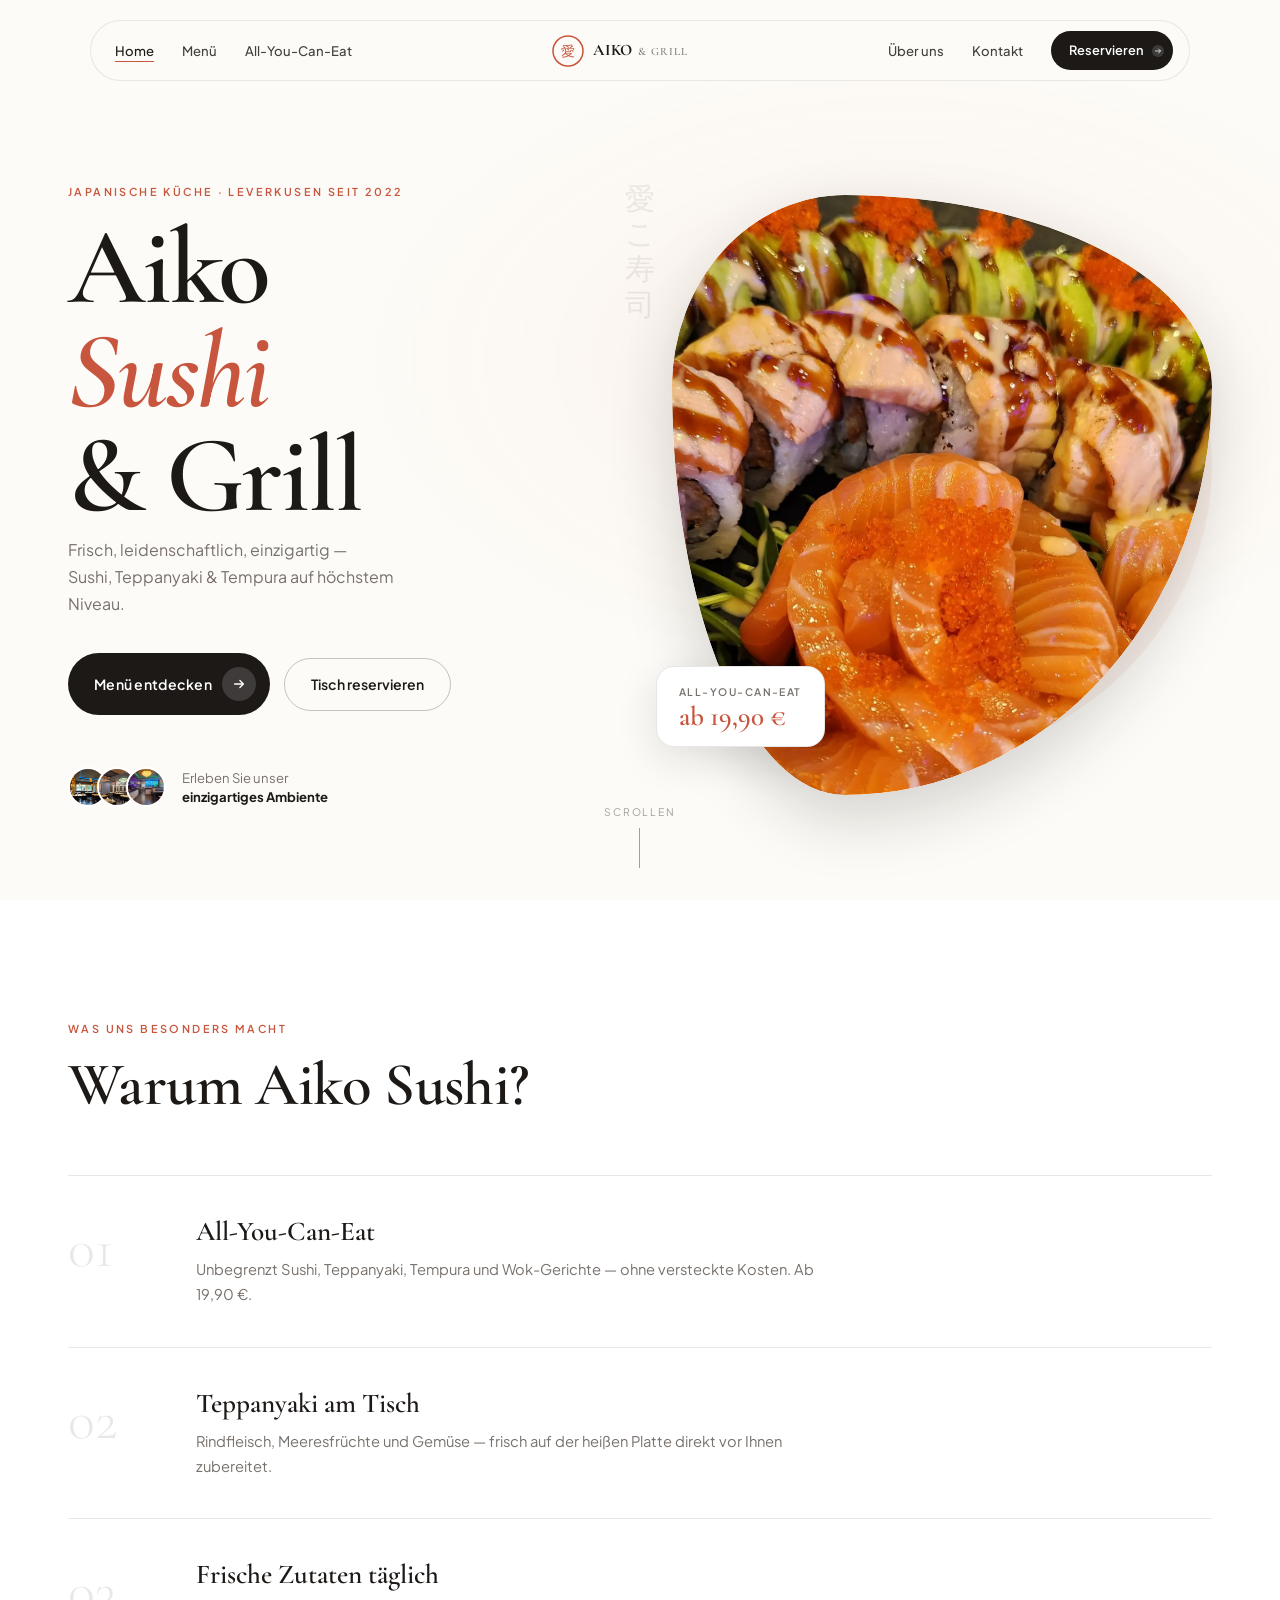
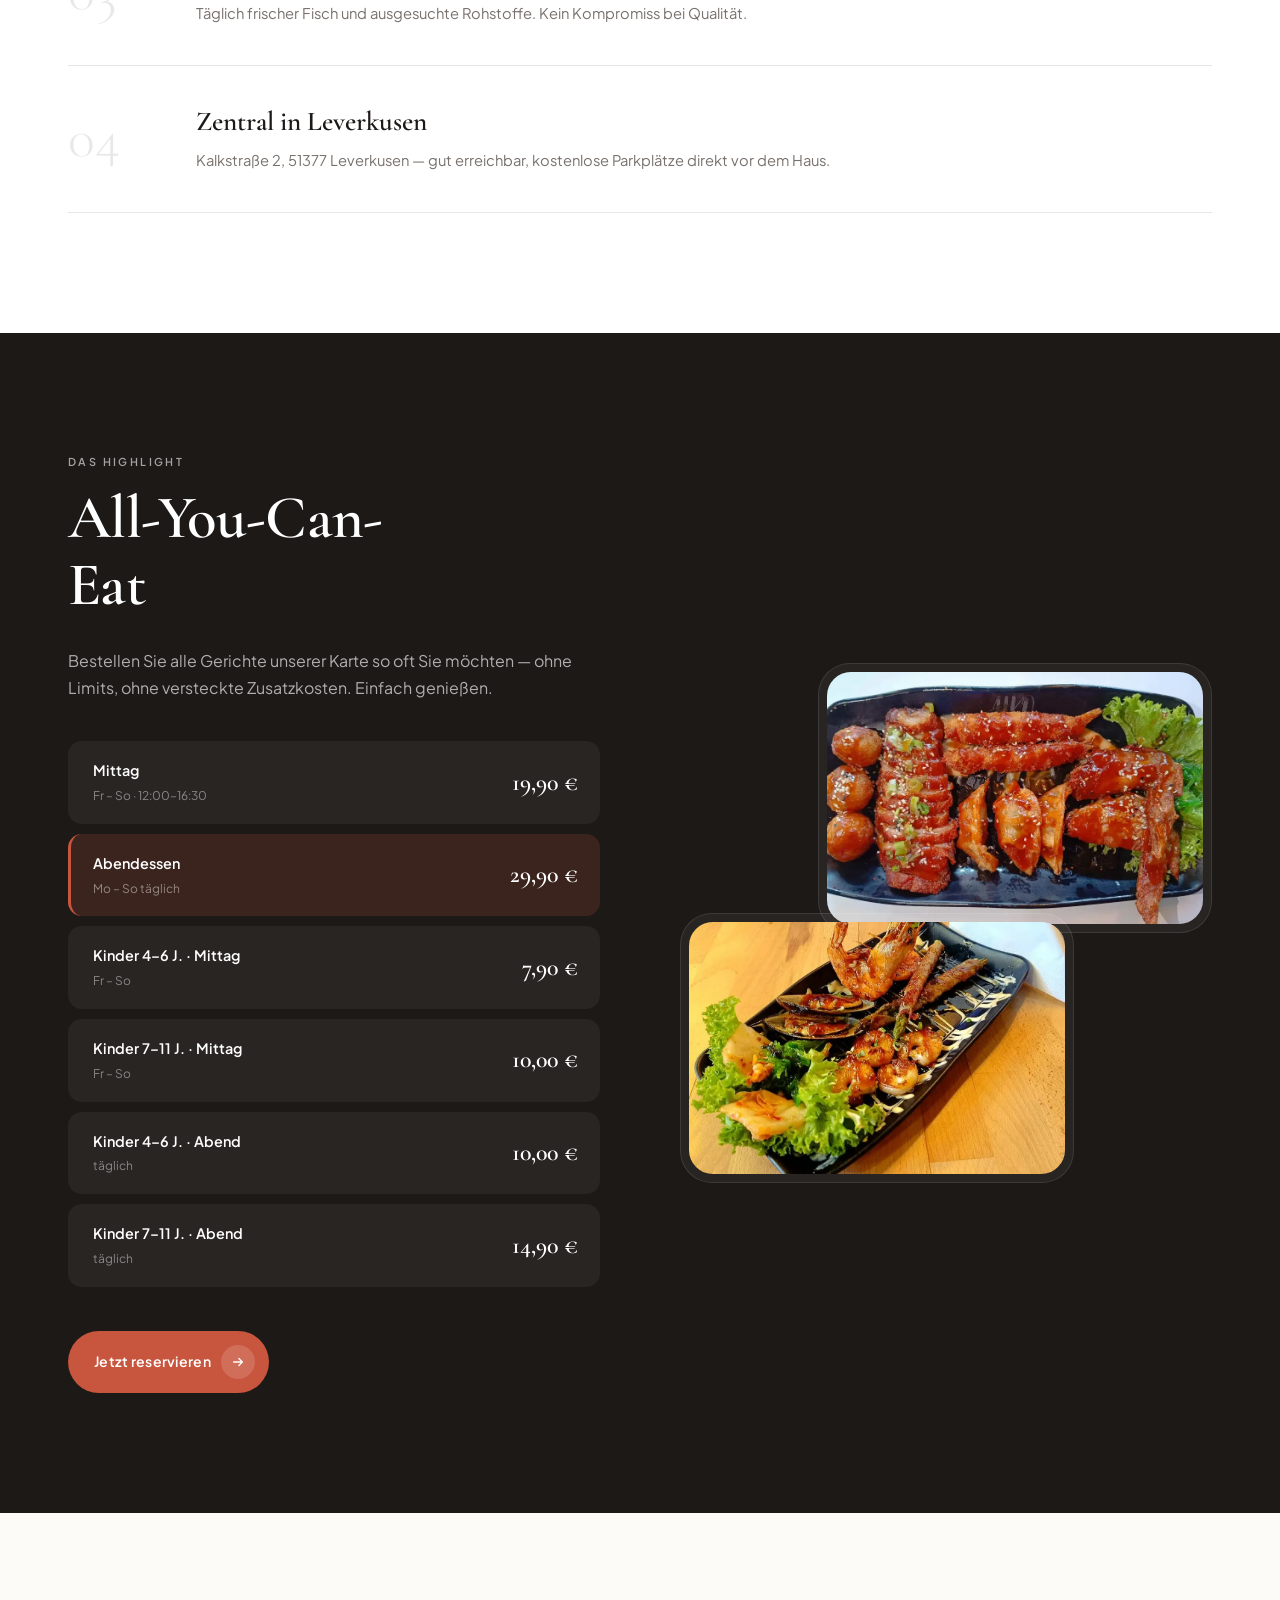
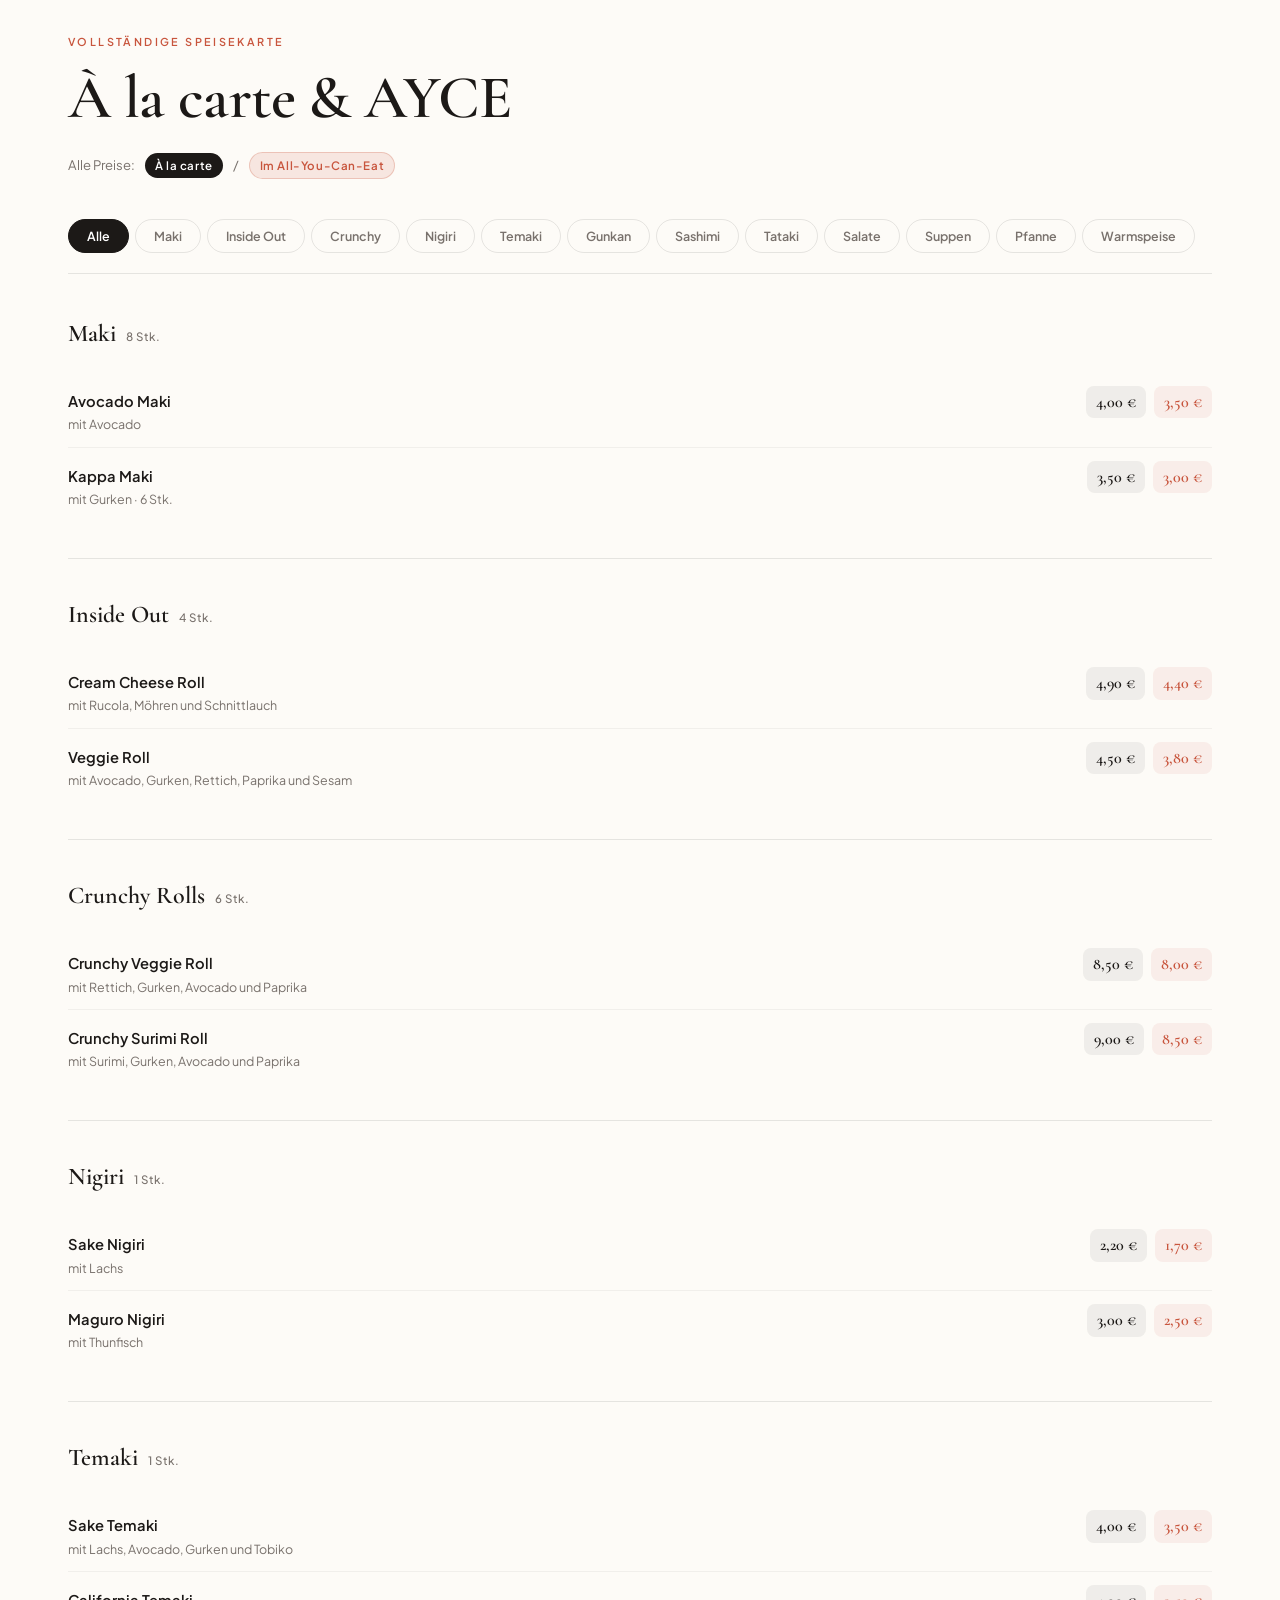
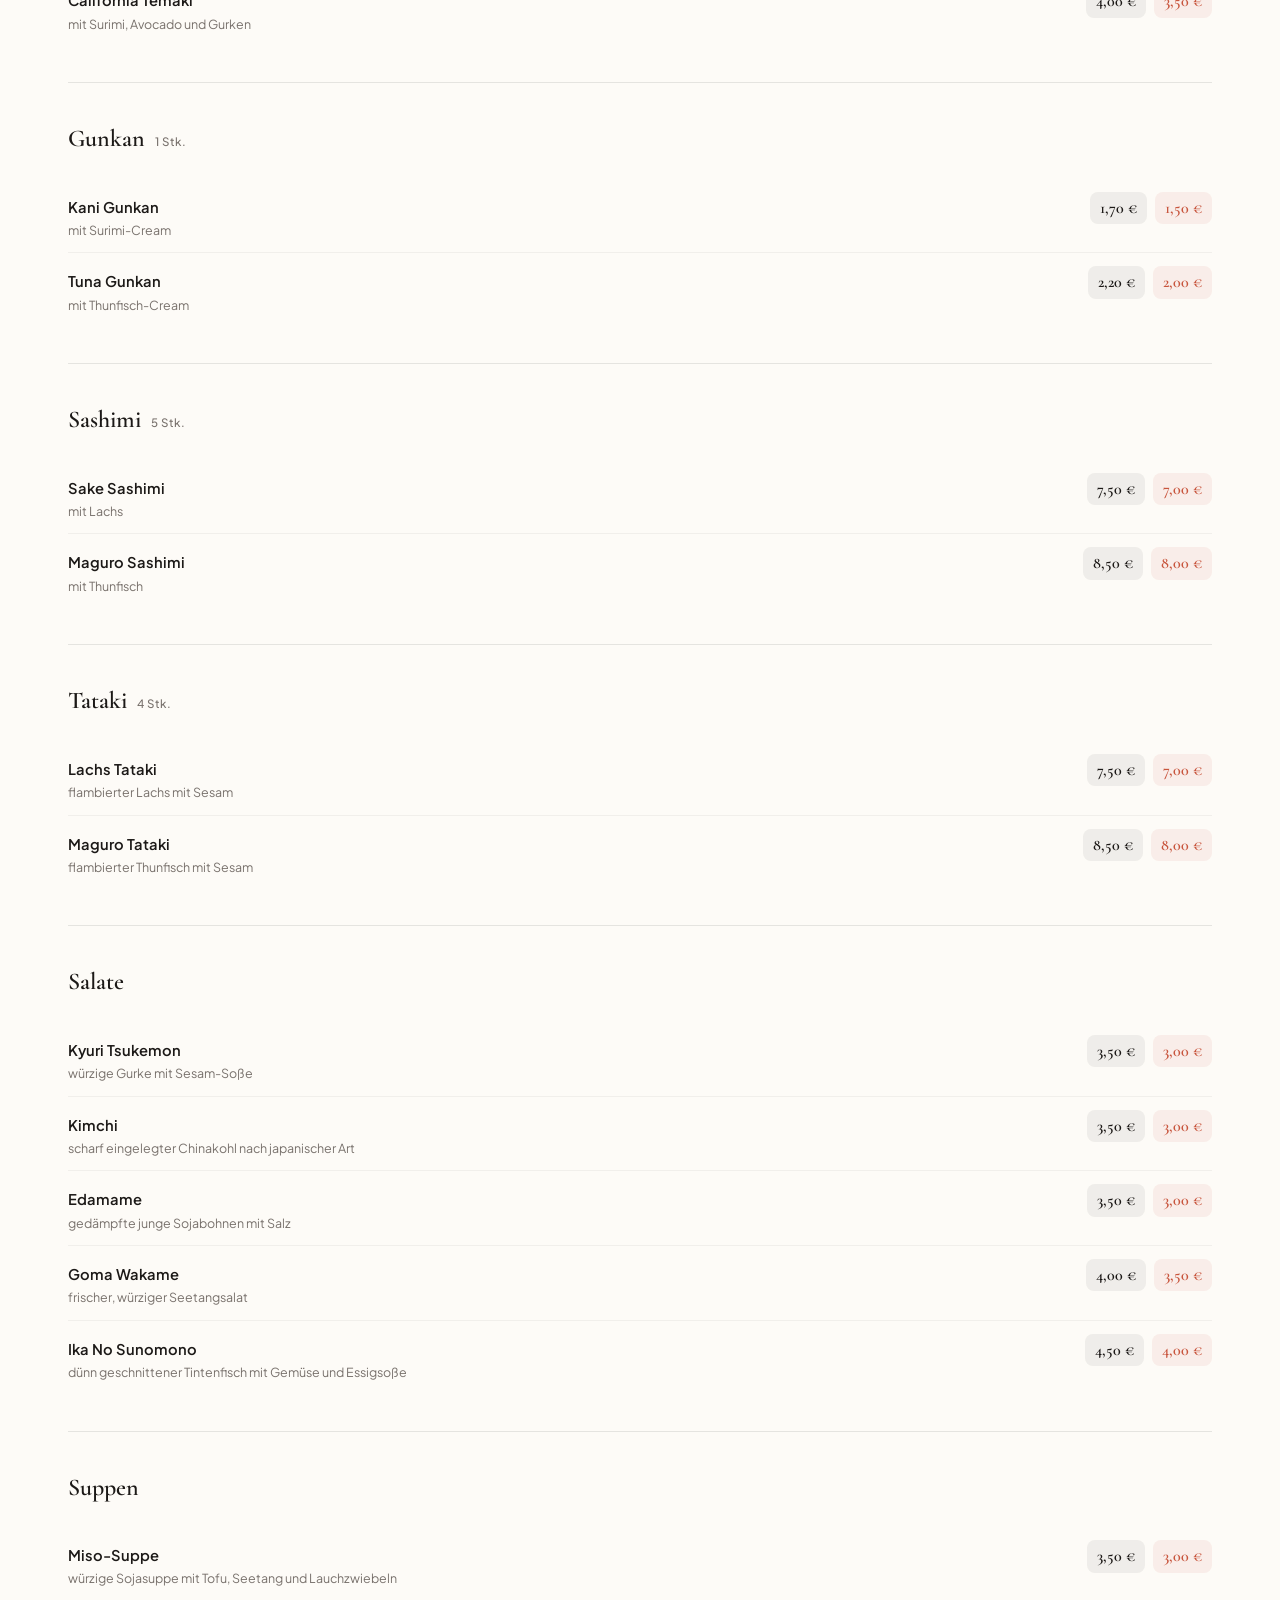
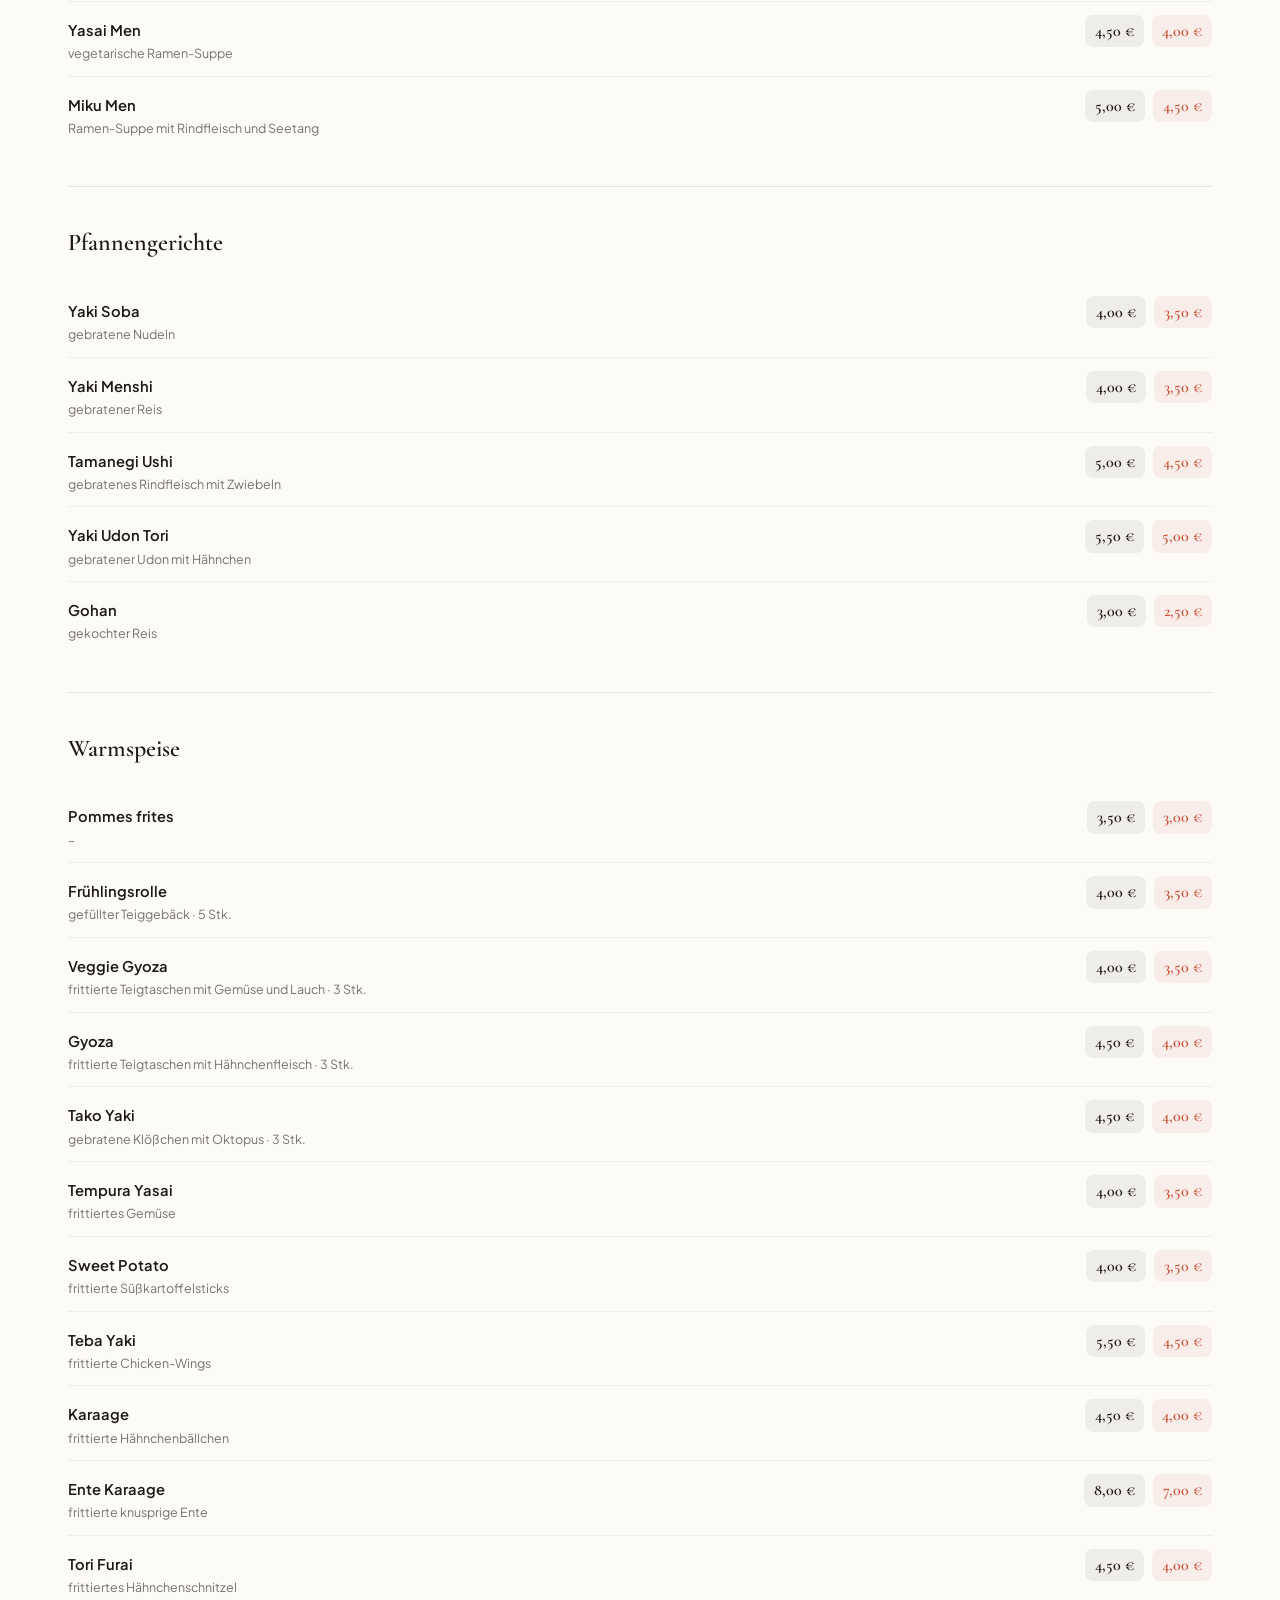
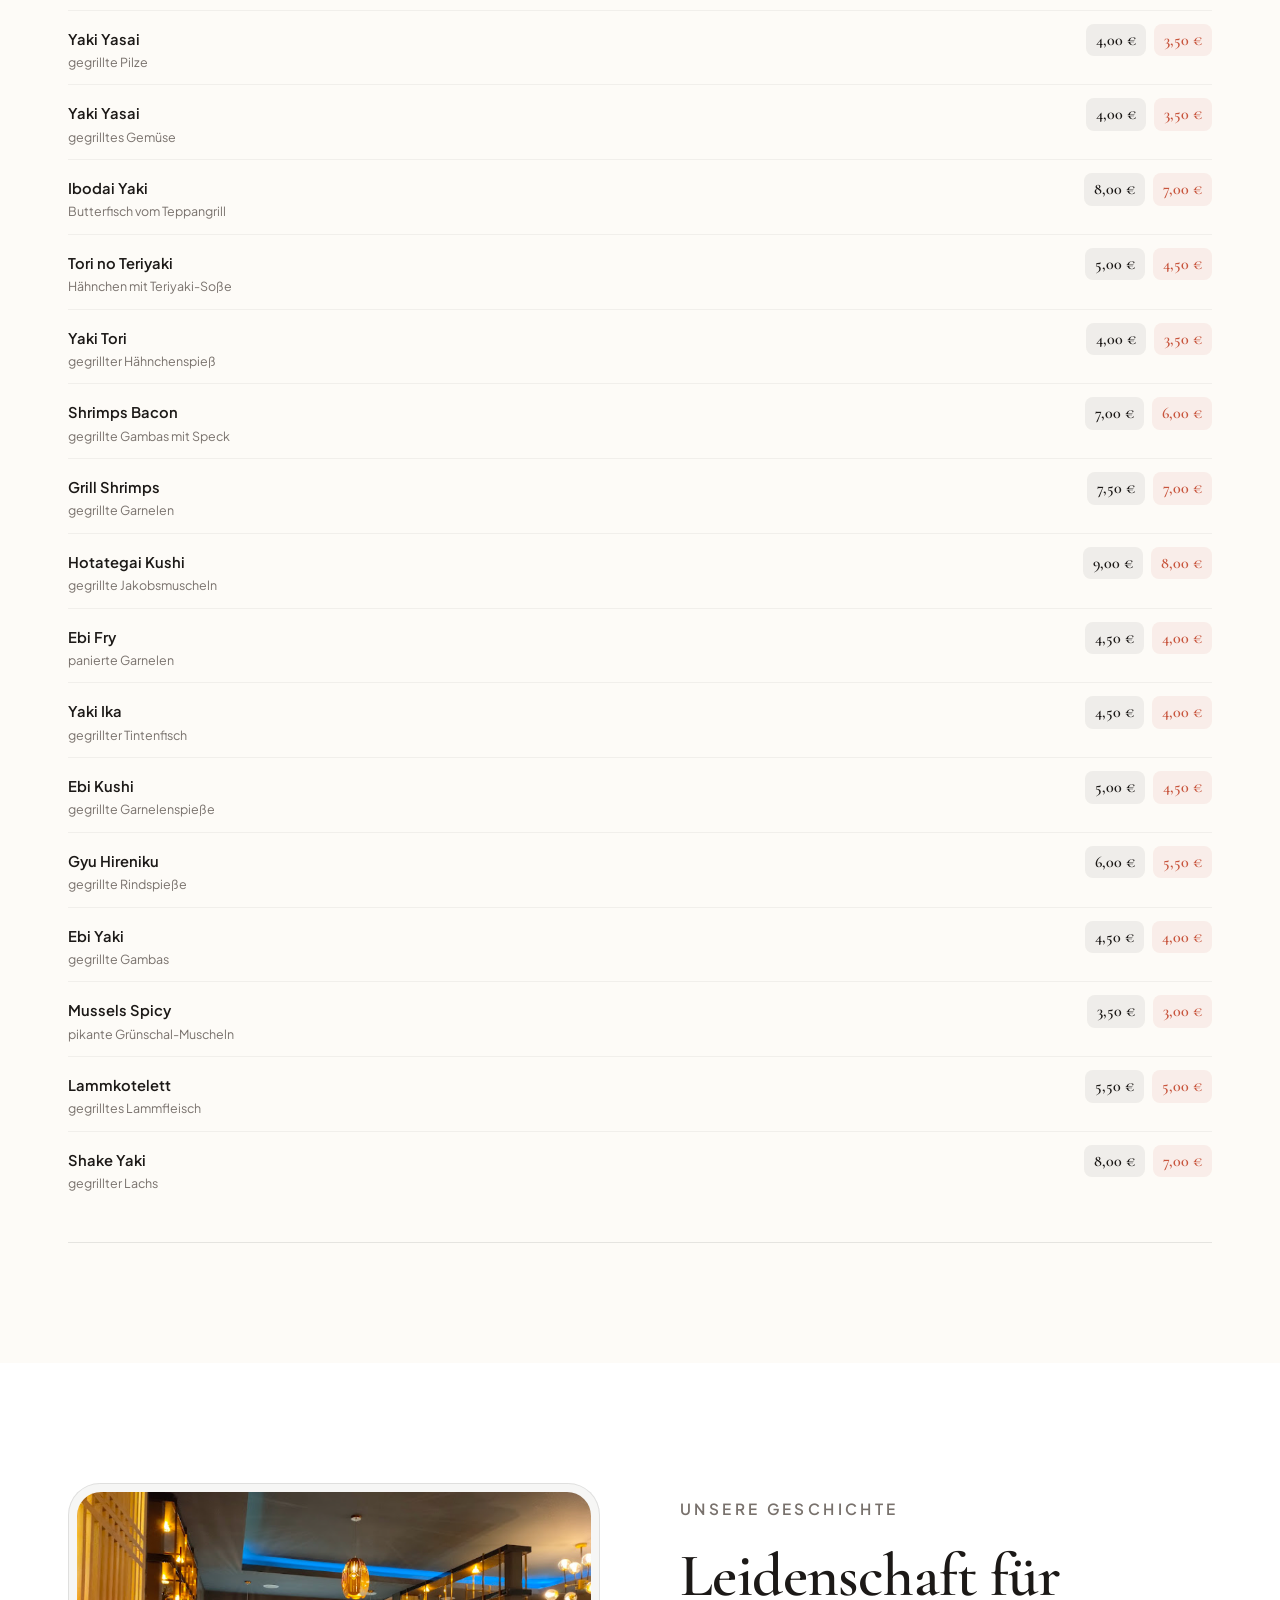
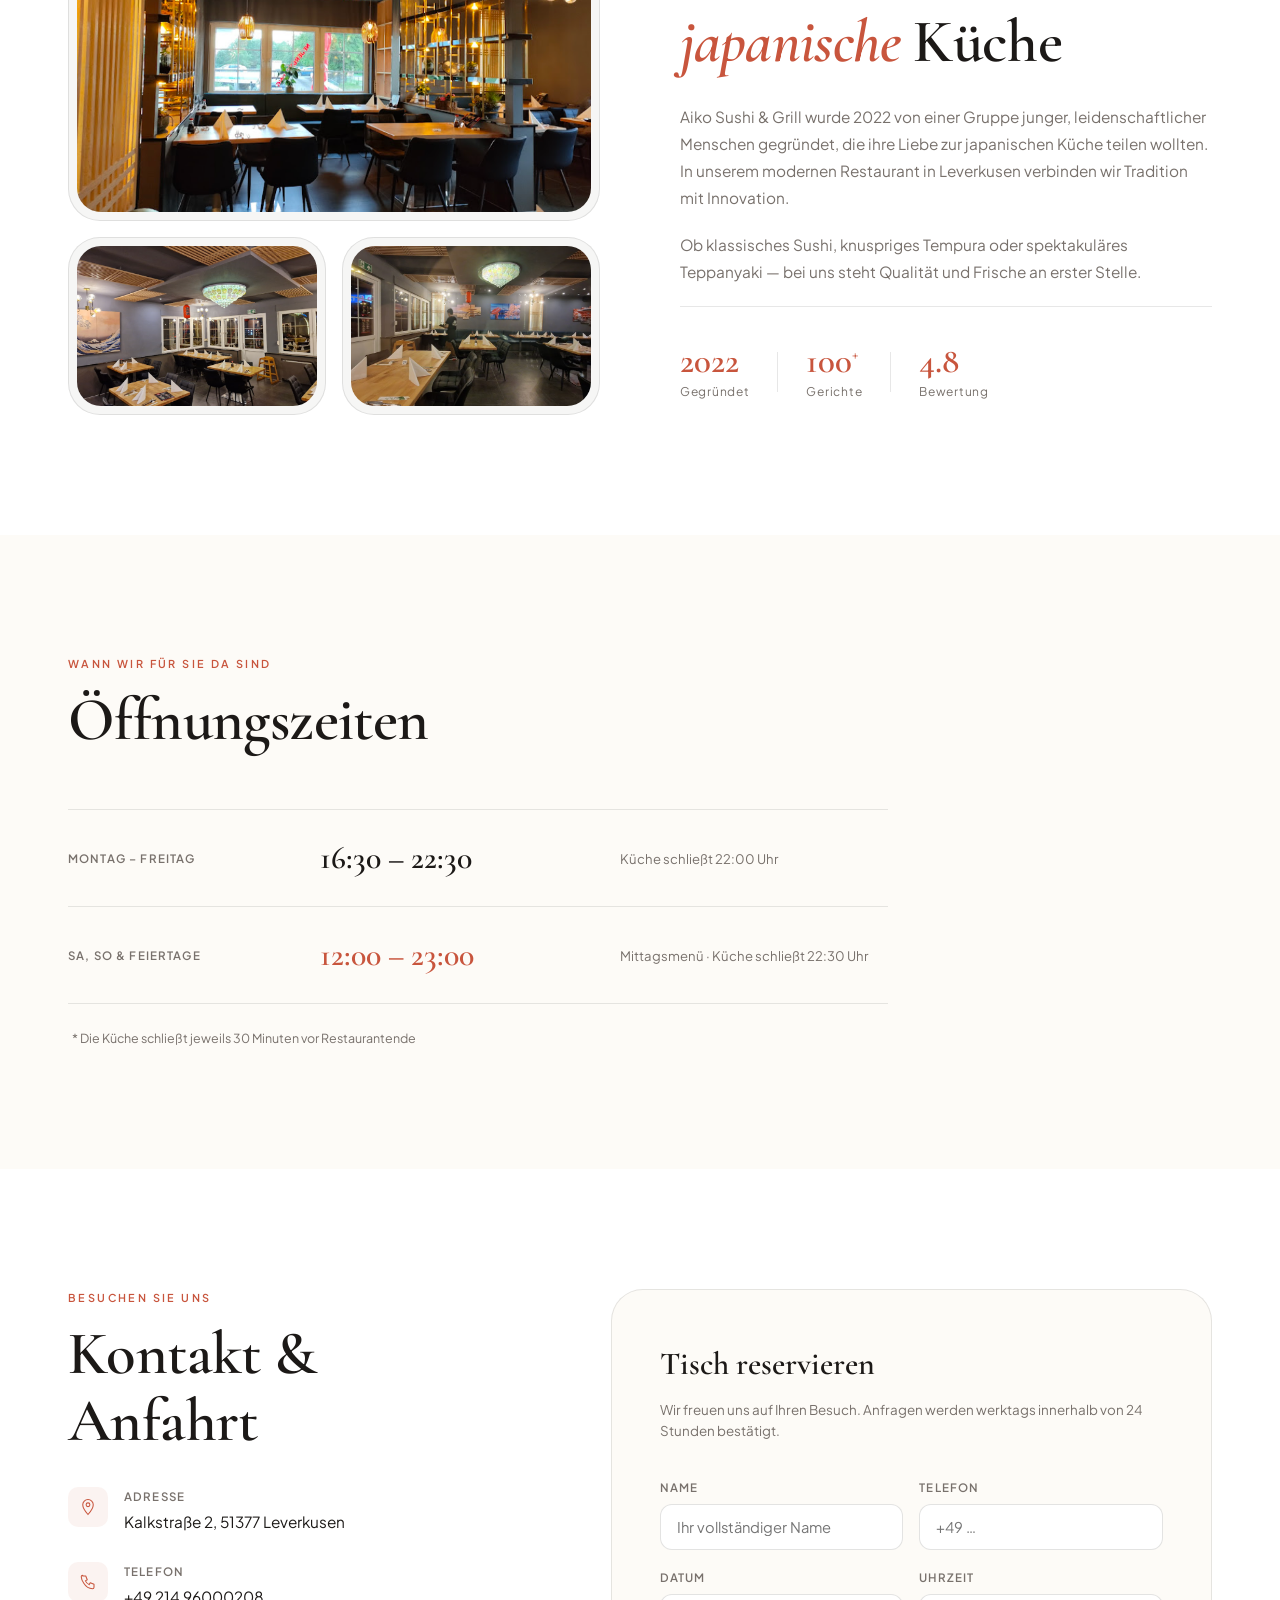
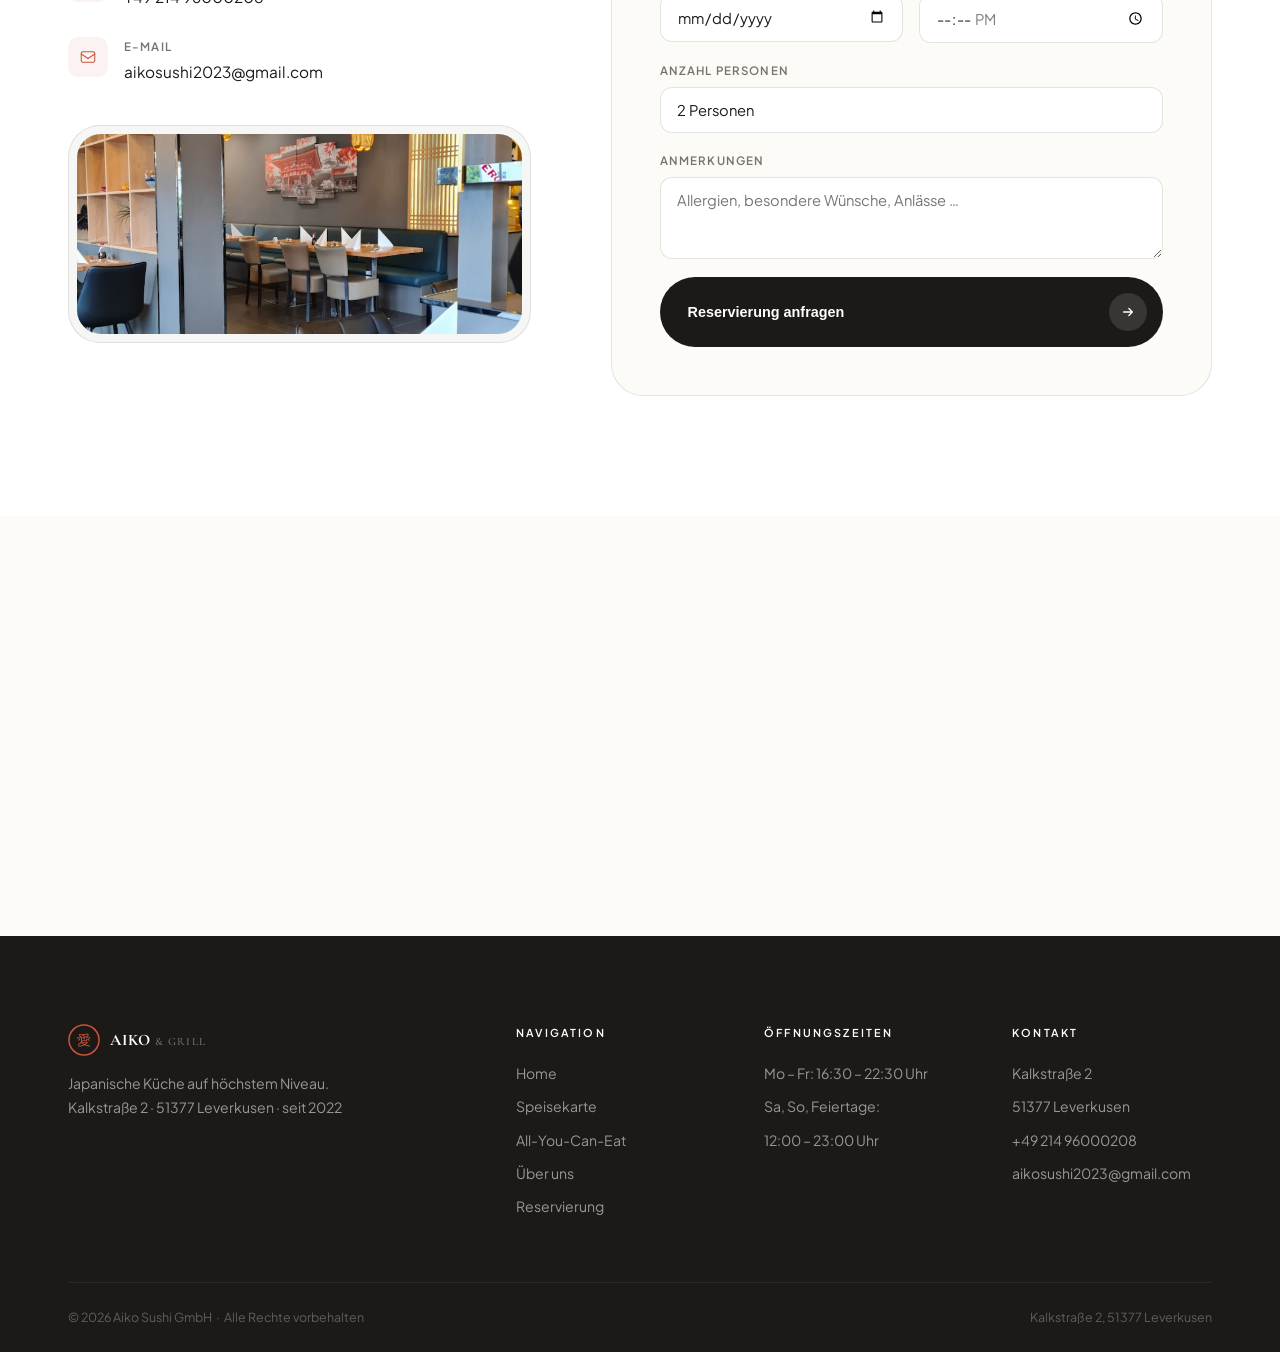
==== commit 4215dc4e: "Redesign non-hero sections + comprehensive mobile layout - Why section: replaced generic 2×2 icon-ca" ====
--- a/index.html
+++ b/index.html
@@ -127,46 +127,35 @@
         <h2 class="h2">Warum Aiko Sushi?</h2>
       </div>
 
-      <div class="why-grid">
-        <article class="why-card reveal" style="--d:0">
-          <div class="why-card-inner">
-            <div class="why-icon-wrap">
-              <svg viewBox="0 0 24 24" fill="none" aria-hidden="true"><rect x="3" y="6" width="18" height="13" rx="2" stroke="currentColor" stroke-width="1.4"/><path d="M3 10h18" stroke="currentColor" stroke-width="1.4"/><circle cx="7" cy="14" r="1" fill="currentColor"/><circle cx="12" cy="14" r="1" fill="currentColor"/></svg>
-            </div>
+      <div class="why-list">
+        <div class="why-item reveal" style="--d:0">
+          <span class="why-num">01</span>
+          <div class="why-item-content">
             <h3>All-You-Can-Eat</h3>
             <p>Unbegrenzt Sushi, Teppanyaki, Tempura und Wok-Gerichte — ohne versteckte Kosten. Ab 19,90 €.</p>
           </div>
-        </article>
-
-        <article class="why-card reveal" style="--d:1">
-          <div class="why-card-inner">
-            <div class="why-icon-wrap">
-              <svg viewBox="0 0 24 24" fill="none" aria-hidden="true"><path d="M12 3C7 3 4 7 4 12s3 9 8 9 8-4 8-9-3-9-8-9z" stroke="currentColor" stroke-width="1.4"/><path d="M12 8v4l3 3" stroke="currentColor" stroke-width="1.4" stroke-linecap="round"/></svg>
-            </div>
+        </div>
+        <div class="why-item reveal" style="--d:1">
+          <span class="why-num">02</span>
+          <div class="why-item-content">
             <h3>Teppanyaki am Tisch</h3>
-            <p>Rindfleisch, Meeresfrüchte und Gemüse — frisch auf der heißen Platte zubereitet direkt vor Ihnen.</p>
-          </div>
-        </article>
-
-        <article class="why-card reveal" style="--d:2">
-          <div class="why-card-inner">
-            <div class="why-icon-wrap">
-              <svg viewBox="0 0 24 24" fill="none" aria-hidden="true"><path d="M12 2l2.4 7.4H22l-6.2 4.5 2.4 7.4L12 17l-6.2 4.3 2.4-7.4L2 9.4h7.6L12 2z" stroke="currentColor" stroke-width="1.4" stroke-linejoin="round"/></svg>
-            </div>
-            <h3>Frische Zutaten</h3>
+            <p>Rindfleisch, Meeresfrüchte und Gemüse — frisch auf der heißen Platte direkt vor Ihnen zubereitet.</p>
+          </div>
+        </div>
+        <div class="why-item reveal" style="--d:2">
+          <span class="why-num">03</span>
+          <div class="why-item-content">
+            <h3>Frische Zutaten täglich</h3>
             <p>Täglich frischer Fisch und ausgesuchte Rohstoffe. Kein Kompromiss bei Qualität.</p>
           </div>
-        </article>
-
-        <article class="why-card reveal" style="--d:3">
-          <div class="why-card-inner">
-            <div class="why-icon-wrap">
-              <svg viewBox="0 0 24 24" fill="none" aria-hidden="true"><path d="M12 2C8.1 2 5 5.1 5 9c0 5.3 7 13 7 13s7-7.7 7-13c0-3.9-3.1-7-7-7z" stroke="currentColor" stroke-width="1.4"/><circle cx="12" cy="9" r="2.5" stroke="currentColor" stroke-width="1.4"/></svg>
-            </div>
+        </div>
+        <div class="why-item reveal" style="--d:3">
+          <span class="why-num">04</span>
+          <div class="why-item-content">
             <h3>Zentral in Leverkusen</h3>
-            <p>Kalkstraße 2, 51377 Leverkusen — gut erreichbar, kostenlose Parkplätze in der Nähe.</p>
-          </div>
-        </article>
+            <p>Kalkstraße 2, 51377 Leverkusen — gut erreichbar, kostenlose Parkplätze direkt vor dem Haus.</p>
+          </div>
+        </div>
       </div>
     </div>
   </section>
@@ -488,23 +477,16 @@
         <h2 class="h2">Öffnungszeiten</h2>
       </div>
 
-      <div class="hours-cards">
-        <div class="hours-card reveal" style="--d:0">
-          <div class="hc-inner">
-            <svg class="hc-icon" viewBox="0 0 24 24" fill="none" aria-hidden="true"><circle cx="12" cy="12" r="9" stroke="currentColor" stroke-width="1.4"/><path d="M12 7v5l3.5 3.5" stroke="currentColor" stroke-width="1.4" stroke-linecap="round"/></svg>
-            <span class="hc-days">Montag – Freitag</span>
-            <span class="hc-time">16:30 – 22:30</span>
-            <span class="hc-note">Küche schließt 22:00 Uhr</span>
-          </div>
-        </div>
-
-        <div class="hours-card featured reveal" style="--d:1">
-          <div class="hc-inner">
-            <svg class="hc-icon" viewBox="0 0 24 24" fill="none" aria-hidden="true"><circle cx="12" cy="12" r="9" stroke="currentColor" stroke-width="1.4"/><path d="M12 7v5l3.5 3.5" stroke="currentColor" stroke-width="1.4" stroke-linecap="round"/></svg>
-            <span class="hc-days">Sa, So &amp; Feiertage</span>
-            <span class="hc-time">12:00 – 23:00</span>
-            <span class="hc-note">Mittagsmenü · Küche schließt 22:30 Uhr</span>
-          </div>
+      <div class="hours-table reveal">
+        <div class="ht-row">
+          <span class="ht-days">Montag – Freitag</span>
+          <span class="ht-time">16:30 – 22:30</span>
+          <span class="ht-note">Küche schließt 22:00 Uhr</span>
+        </div>
+        <div class="ht-row ht-featured">
+          <span class="ht-days">Sa, So &amp; Feiertage</span>
+          <span class="ht-time">12:00 – 23:00</span>
+          <span class="ht-note">Mittagsmenü · Küche schließt 22:30 Uhr</span>
         </div>
       </div>
 
--- a/style.css
+++ b/style.css
@@ -500,56 +500,53 @@
 }
 
 /* ══════════════════════════════════════════════════════
-   WHY — 2×2 Grid (no banned 3-col equal grid)
+   WHY — Editorial numbered list
    ══════════════════════════════════════════════════════ */
 .why {
   padding: 120px 0;
   background: var(--white);
 }
-.why-head { margin-bottom: 60px; }
-
-.why-grid {
+.why-head { margin-bottom: 56px; }
+
+.why-list { border-top: 1px solid var(--line); }
+
+.why-item {
   display: grid;
-  grid-template-columns: repeat(2, 1fr);
-  gap: 20px;
-}
-
-.why-card { cursor: default; }
-.why-card-inner {
-  background: var(--cream);
-  border: 1px solid var(--line);
-  border-radius: var(--r-xl);
-  padding: 40px 36px;
-  height: 100%;
-  transition: transform 280ms var(--ease-out), box-shadow 280ms var(--ease-out);
-}
-/* hover: only real pointer devices (Emil: @media hover) */
+  grid-template-columns: 88px 1fr;
+  gap: 40px;
+  padding: 40px 0;
+  border-bottom: 1px solid var(--line);
+  align-items: start;
+  cursor: default;
+}
 @media (hover: hover) and (pointer: fine) {
-  .why-card-inner:hover {
-    transform: translateY(-5px);
-    box-shadow: 0 16px 48px rgba(28,25,23,.08);
-  }
-}
-
-.why-icon-wrap {
-  width: 48px; height: 48px;
-  border-radius: 12px;
-  background: rgba(200,85,61,.08);
-  display: flex;
-  align-items: center;
-  justify-content: center;
-  margin-bottom: 20px;
-  color: var(--accent);
-}
-.why-icon-wrap svg { width: 22px; height: 22px; }
-
-.why-card-inner h3 {
-  font-family: var(--serif);
-  font-size: 1.35rem;
-  font-weight: 600;
+  .why-item:hover .why-num { color: rgba(200,85,61,.28); }
+}
+
+.why-num {
+  font-family: var(--serif);
+  font-size: 3.5rem;
+  font-weight: 300;
+  color: rgba(28,25,23,.1);
+  line-height: 1;
+  padding-top: 4px;
+  transition: color 320ms var(--ease-out);
+}
+
+.why-item-content h3 {
+  font-family: var(--serif);
+  font-size: 1.7rem;
+  font-weight: 600;
+  color: var(--dark);
   margin-bottom: 10px;
-}
-.why-card-inner p { font-size: .9rem; color: var(--muted); line-height: 1.65; }
+  line-height: 1.15;
+}
+.why-item-content p {
+  font-size: .92rem;
+  color: var(--muted);
+  line-height: 1.68;
+  max-width: 58ch;
+}
 
 /* ══════════════════════════════════════════════════════
    ALL-YOU-CAN-EAT
@@ -819,7 +816,7 @@
 .stat-div { width: 1px; height: 40px; background: var(--line); }
 
 /* ══════════════════════════════════════════════════════
-   HOURS
+   HOURS — Editorial table
    ══════════════════════════════════════════════════════ */
 .hours {
   padding: 120px 0;
@@ -827,34 +824,38 @@
 }
 .hours-head { margin-bottom: 56px; }
 
-.hours-cards {
+.hours-table {
+  border-top: 1px solid var(--line);
+  max-width: 820px;
+}
+.ht-row {
   display: grid;
-  grid-template-columns: 1fr 1fr;
-  gap: 20px;
-  max-width: 820px;
-}
-.hours-card {
-  border-radius: var(--r-xl);
-  border: 1px solid var(--line);
-  background: var(--white);
-  overflow: hidden;
-}
-.hours-card.featured { background: var(--accent); border-color: var(--accent); }
-.hc-inner {
-  padding: 48px 40px;
-  display: flex;
-  flex-direction: column;
-  gap: 12px;
-}
-.hc-icon { width: 28px; height: 28px; color: var(--accent); margin-bottom: 4px; }
-.hours-card.featured .hc-icon { color: rgba(255,255,255,.7); }
-
-.hc-days  { font-size: .78rem; font-weight: 600; letter-spacing: .08em; text-transform: uppercase; color: var(--muted); }
-.hours-card.featured .hc-days { color: rgba(255,255,255,.7); }
-.hc-time  { font-family: var(--serif); font-size: 2.2rem; font-weight: 600; line-height: 1; color: var(--dark); }
-.hours-card.featured .hc-time { color: var(--white); }
-.hc-note  { font-size: .8rem; color: var(--muted); }
-.hours-card.featured .hc-note { color: rgba(255,255,255,.65); }
+  grid-template-columns: 220px 1fr 1fr;
+  gap: 32px;
+  padding: 32px 0;
+  border-bottom: 1px solid var(--line);
+  align-items: center;
+}
+.ht-days {
+  font-size: .72rem;
+  font-weight: 600;
+  letter-spacing: .1em;
+  text-transform: uppercase;
+  color: var(--muted);
+}
+.ht-time {
+  font-family: var(--serif);
+  font-size: 2rem;
+  font-weight: 600;
+  line-height: 1;
+  color: var(--dark);
+}
+.ht-featured .ht-time { color: var(--accent); }
+.ht-note {
+  font-size: .82rem;
+  color: var(--muted);
+  line-height: 1.5;
+}
 
 .hours-footnote {
   margin-top: 24px;
@@ -1019,47 +1020,126 @@
    RESPONSIVE
    ══════════════════════════════════════════════════════ */
 @media (max-width: 1024px) {
-  .menu-featured { grid-template-columns: 1fr 1fr; }
   .footer-top { grid-template-columns: 1fr 1fr; }
+  .ht-row { grid-template-columns: 180px 1fr 1fr; gap: 24px; }
 }
 
 @media (max-width: 768px) {
-  /* Show hamburger, hide nav links */
+  /* ── Container ── */
+  .c { padding: 0 18px; }
+
+  /* ── Nav ── */
+  .nav-wrap  { padding: 14px 16px; }
   .nav-left, .nav-right { display: none; }
   .hamburger { display: flex; }
-  .nav-pill  { padding: 10px 14px 10px 18px; }
-
-  /* Hero stacks vertically */
+  .nav-pill  { padding: 10px 14px 10px 18px; gap: 0; }
+
+  /* ── Hero ── */
+  .hero { padding-top: 90px; }
   .hero-inner {
     grid-template-columns: 1fr;
-    padding: 40px 20px 60px;
-    gap: 48px;
+    padding: 28px 18px 56px;
+    gap: 36px;
   }
-  .hero-right { height: 340px; }
-  .hero-kanji { right: -12px; }
-  .hero-kanji span { font-size: 1.4rem; }
-
-  /* All sections 2-col → 1-col */
-  .ayce-inner,
-  .about-inner,
-  .contact-inner { grid-template-columns: 1fr; gap: 48px; }
-
-  .ayce-right { height: 360px; }
-
-  .why-grid   { grid-template-columns: 1fr; }
-  .hours-cards { grid-template-columns: 1fr; max-width: 100%; }
-  .menu-featured { grid-template-columns: 1fr; }
+  .hero-right    { height: 300px; }
+  .hero-tag      { left: 8px; bottom: 14px; padding: 13px 18px; }
+  .hero-kanji    { right: 0; }
+  .hero-kanji span { font-size: 1.3rem; }
+  .hero-body     { font-size: .92rem; margin-bottom: 28px; }
+  .hero-actions  { gap: 10px; margin-bottom: 36px; }
+
+  /* ── Section spacing ── */
+  .why, .ayce, .menu, .about, .hours, .contact { padding: 72px 0; }
+
+  /* ── Why ── */
+  .why-item {
+    grid-template-columns: 56px 1fr;
+    gap: 20px;
+    padding: 28px 0;
+  }
+  .why-num { font-size: 2.6rem; }
+  .why-item-content h3 { font-size: 1.35rem; }
+
+  /* ── AYCE ── */
+  .ayce-inner { grid-template-columns: 1fr; gap: 48px; }
+  .ayce-right {
+    height: auto;
+    display: grid;
+    grid-template-columns: 1fr 1fr;
+    gap: 12px;
+  }
+  .ayce-img-top,
+  .ayce-img-bot {
+    position: static;
+    width: 100%;
+    height: 180px;
+    top: auto; right: auto; bottom: auto; left: auto;
+  }
+  .ayce-img-top .bezel-inner,
+  .ayce-img-bot .bezel-inner { height: 100%; }
+
+  /* ── Menu tabs: horizontal scroll ── */
+  .mtabs {
+    flex-wrap: nowrap;
+    overflow-x: auto;
+    -webkit-overflow-scrolling: touch;
+    scrollbar-width: none;
+    padding-bottom: 14px;
+    margin-left: -18px;
+    margin-right: -18px;
+    padding-left: 18px;
+    padding-right: 18px;
+    gap: 8px;
+  }
+  .mtabs::-webkit-scrollbar { display: none; }
+  .mtab { flex-shrink: 0; }
+
+  /* ── About ── */
+  .about-inner { grid-template-columns: 1fr; gap: 40px; }
+  .ag-main .bezel-inner { height: 220px; }
+  .ag-sm .bezel-inner   { height: 120px; }
+
+  /* ── Hours ── */
+  .ht-row {
+    grid-template-columns: 1fr;
+    gap: 6px;
+    padding: 24px 0;
+  }
+  .ht-time { font-size: 1.6rem; }
+
+  /* ── Contact ── */
+  .contact-inner { grid-template-columns: 1fr; gap: 40px; }
+  .contact-img .bezel-inner { height: 180px; }
+
+  /* ── Reservation form ── */
+  .form-row { grid-template-columns: 1fr; }
+  .rb-inner { padding: 28px 20px; }
+
+  /* ── Footer ── */
   .footer-top    { grid-template-columns: 1fr 1fr; }
   .footer-bottom { flex-direction: column; gap: 8px; text-align: center; }
-  .form-row { grid-template-columns: 1fr; }
-  .rb-inner { padding: 28px 20px; }
-
-  /* tighter sections */
-  .why, .ayce, .menu, .about, .hours, .contact { padding: 80px 0; }
 }
 
 @media (max-width: 480px) {
+  /* ── Hero ── */
+  .hero-right { height: 260px; }
+  .hero-tag   { display: none; }
+
+  /* ── AYCE images: single column ── */
+  .ayce-right { grid-template-columns: 1fr; }
+  .ayce-img-top,
+  .ayce-img-bot { height: 200px; }
+
+  /* ── About stats ── */
+  .stats    { flex-wrap: wrap; gap: 16px; }
+  .stat-div { display: none; }
+
+  /* ── Hours ── */
+  .ht-time  { font-size: 1.4rem; }
+
+  /* ── Menu prices ── */
+  .mp { font-size: .88rem; padding: 2px 8px; }
+
+  /* ── Footer ── */
   .footer-top { grid-template-columns: 1fr; }
-  .stats { flex-wrap: wrap; gap: 20px; }
-  .stat-div { display: none; }
-}
+}
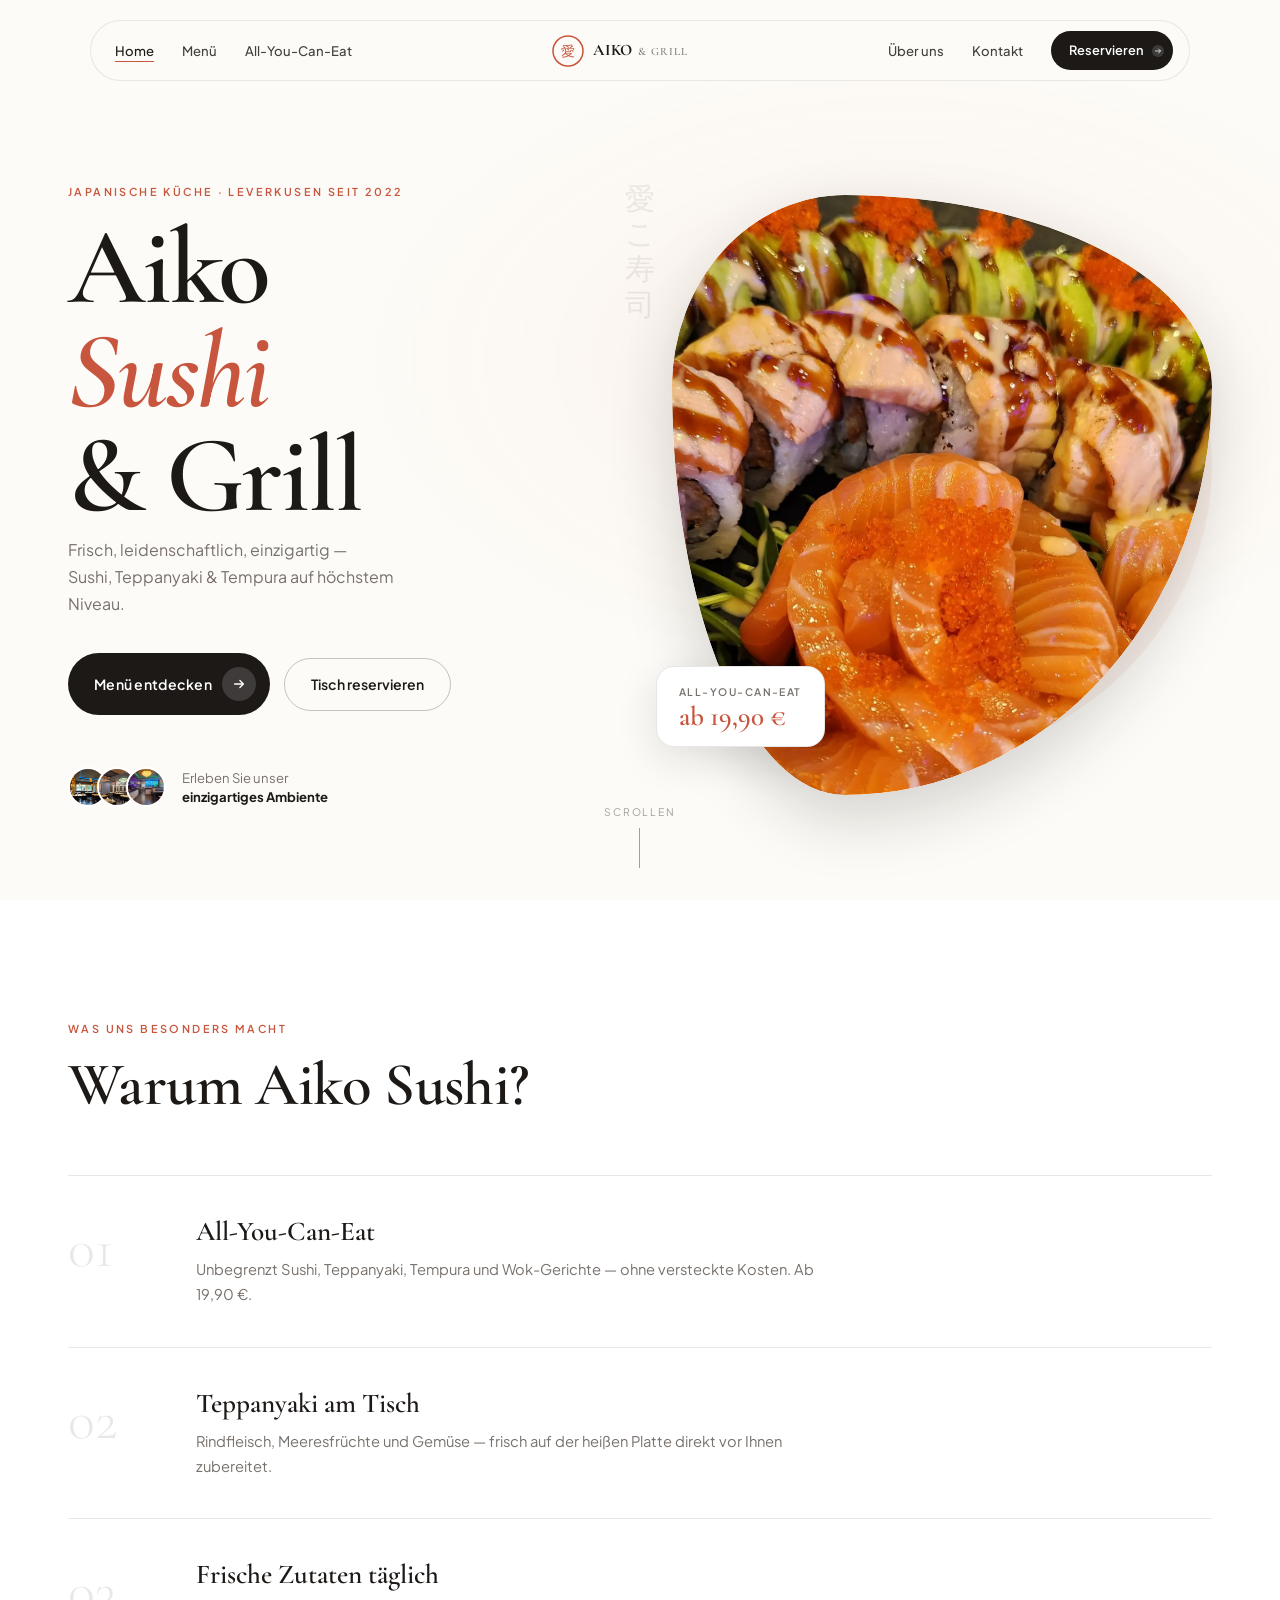
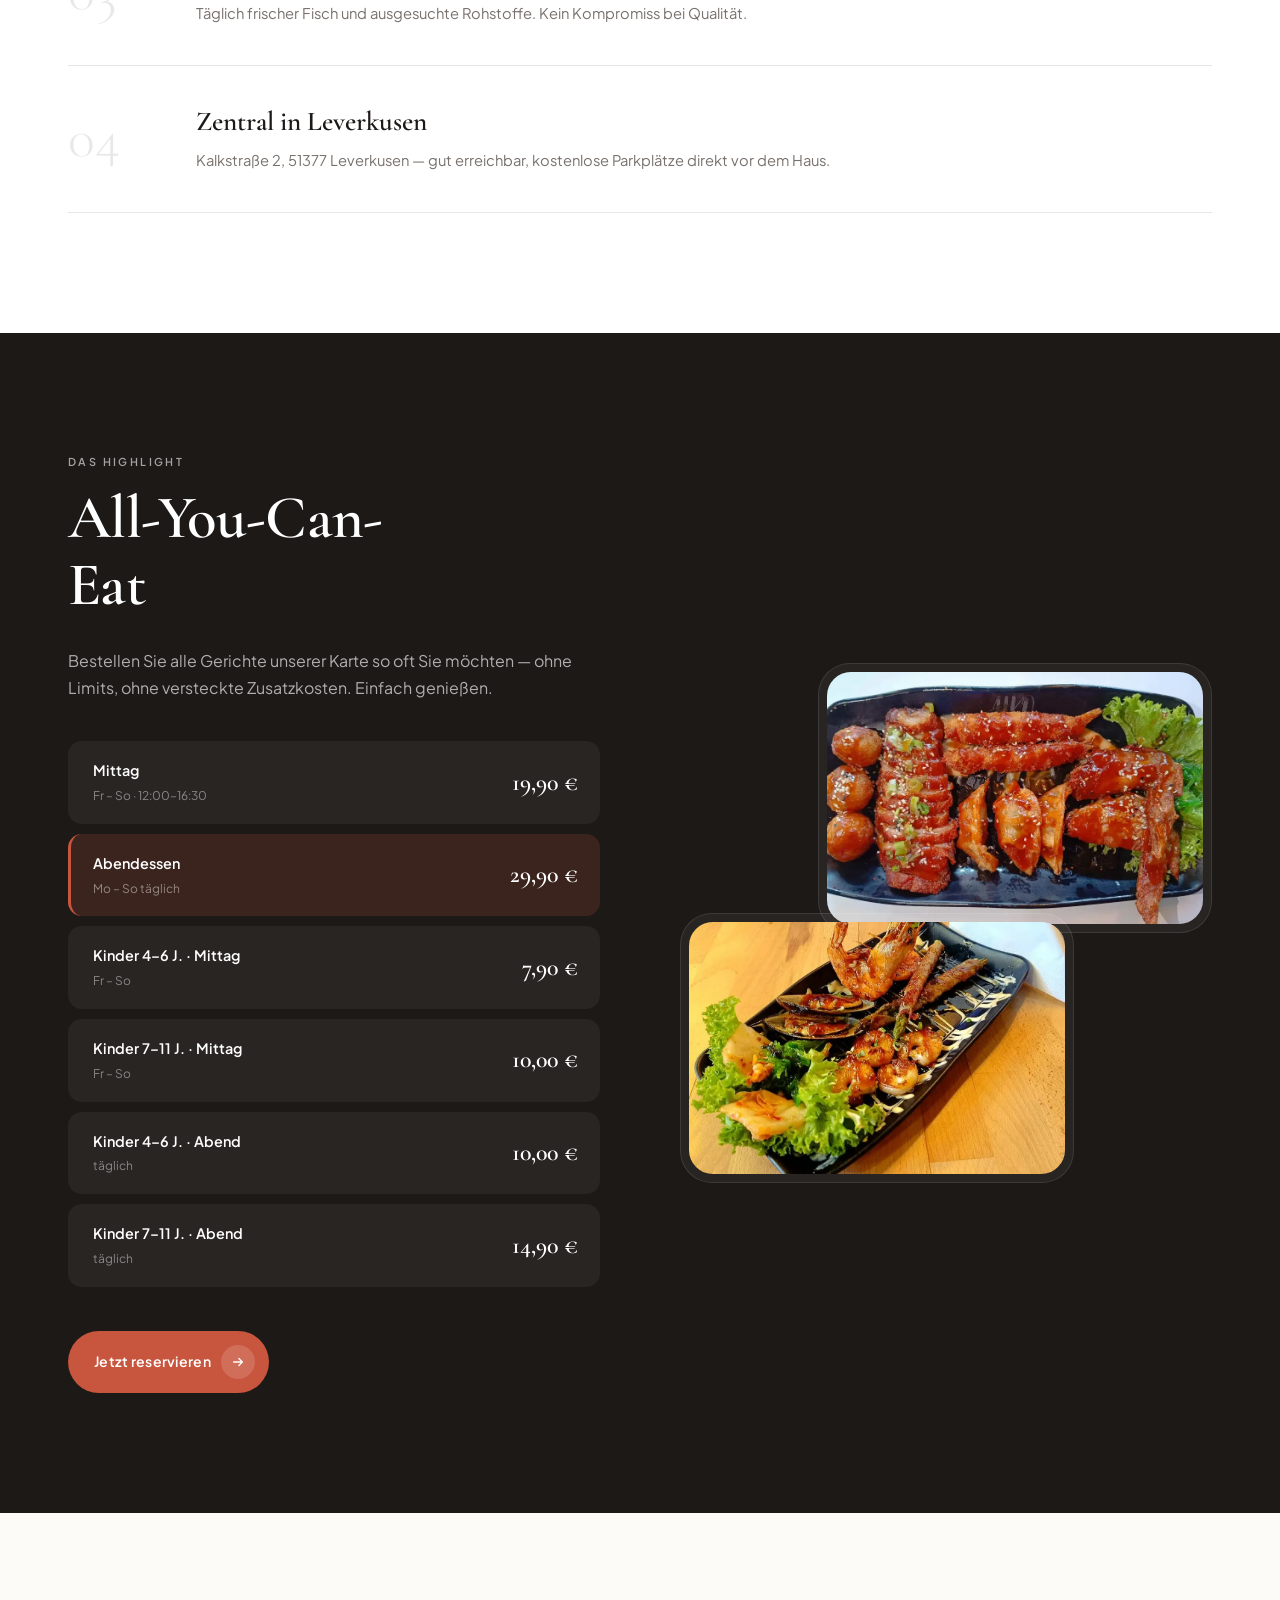
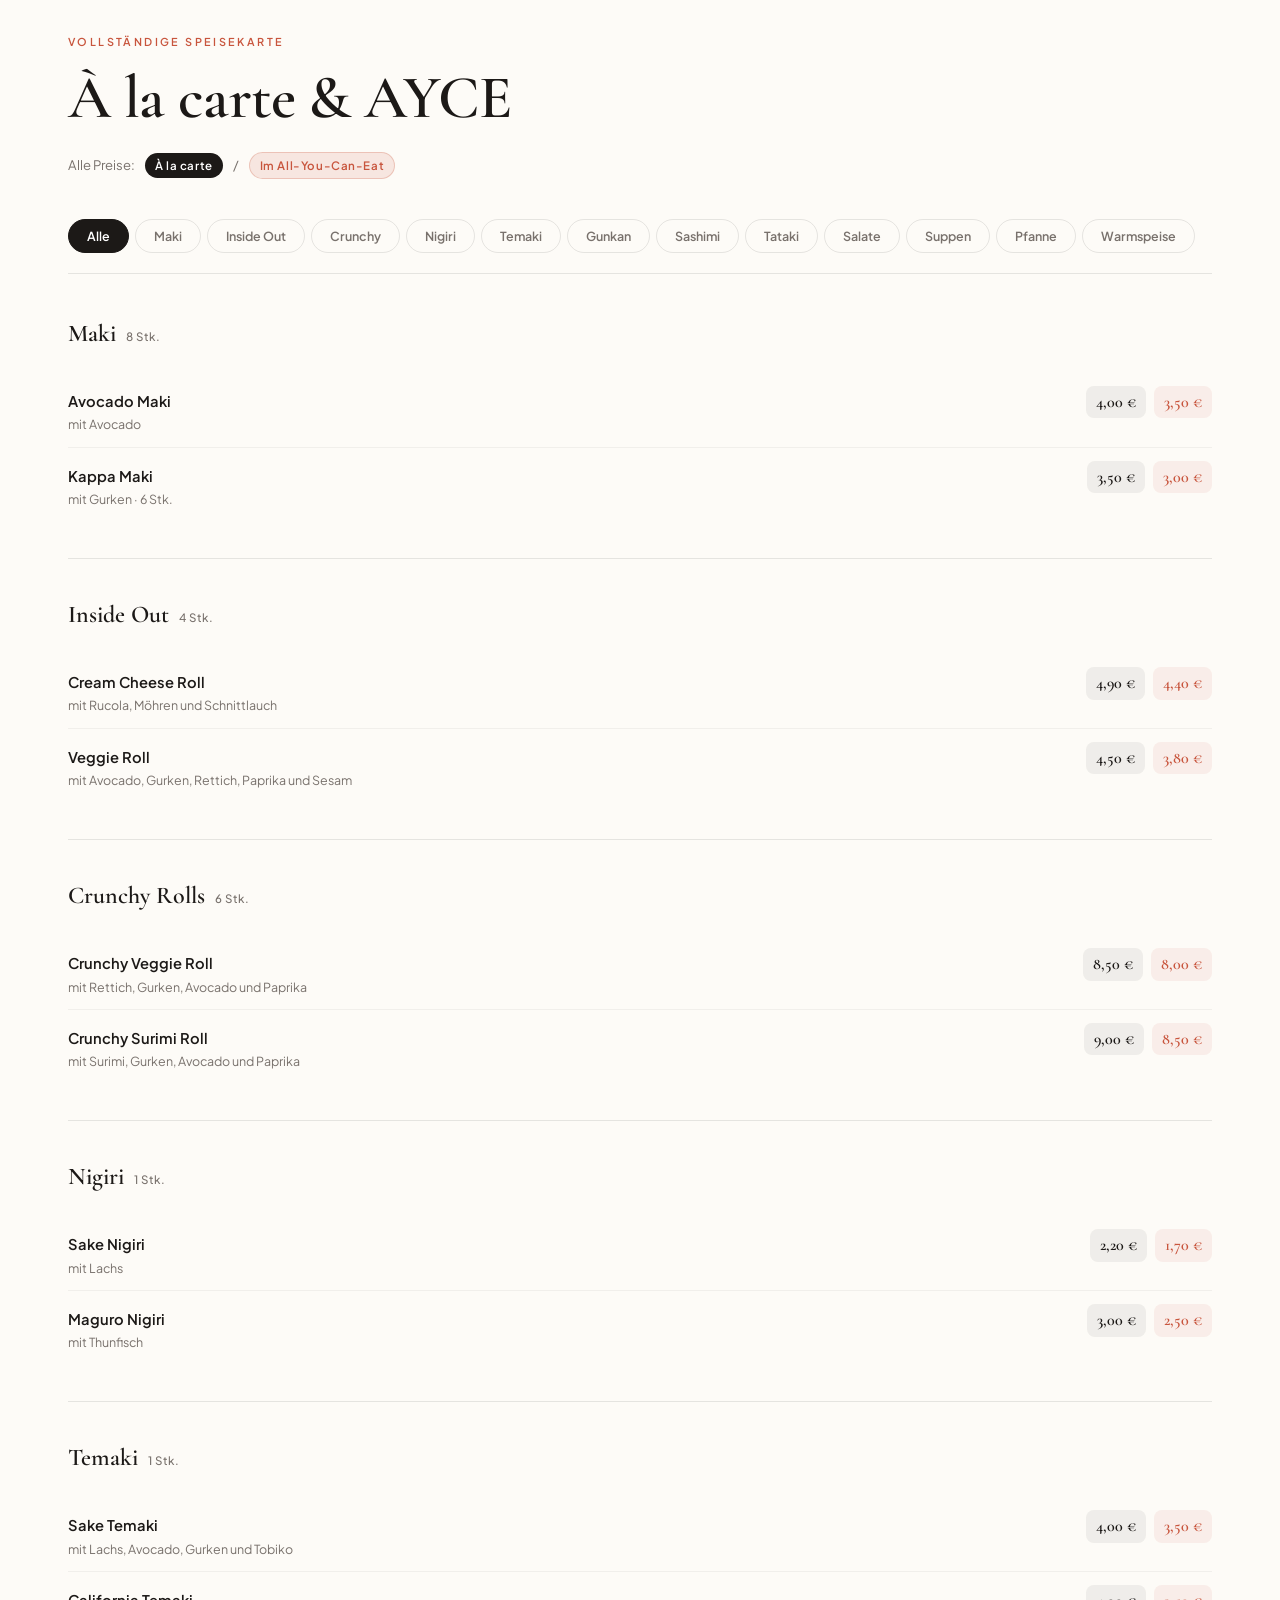
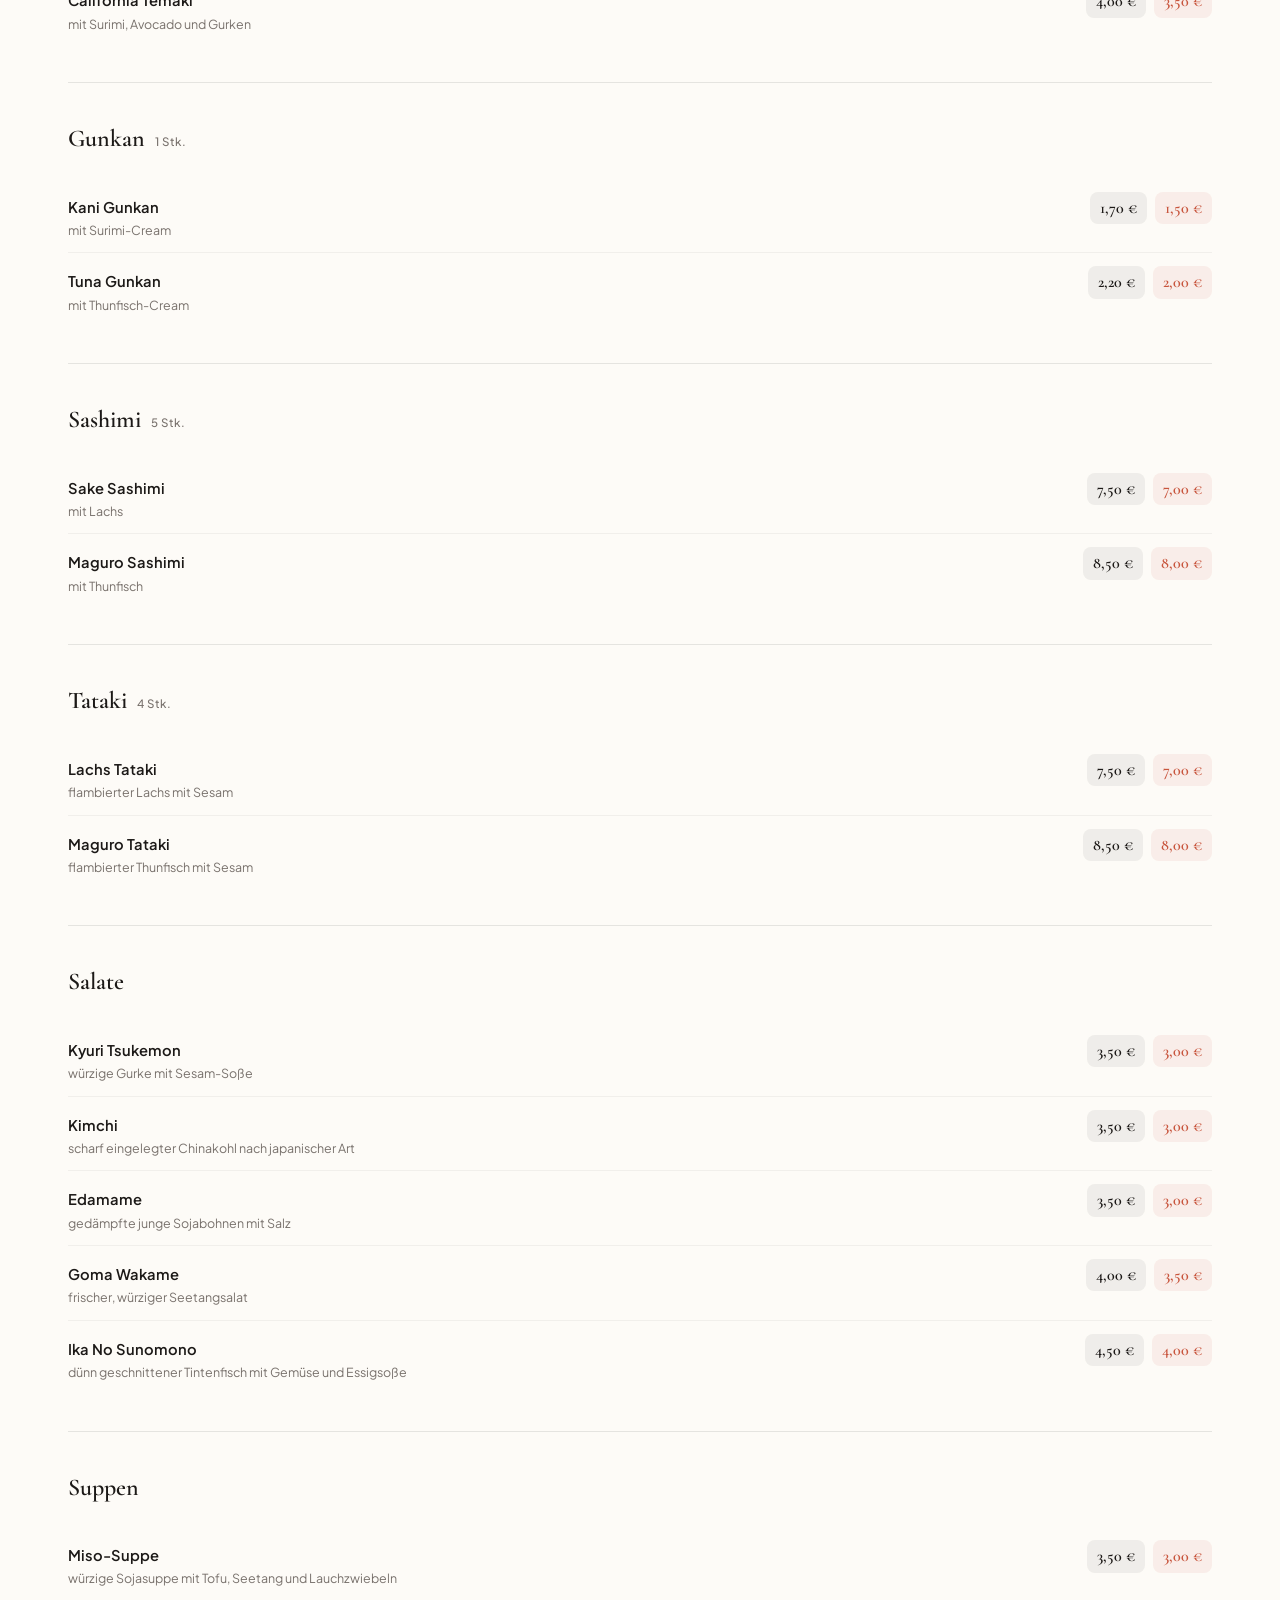
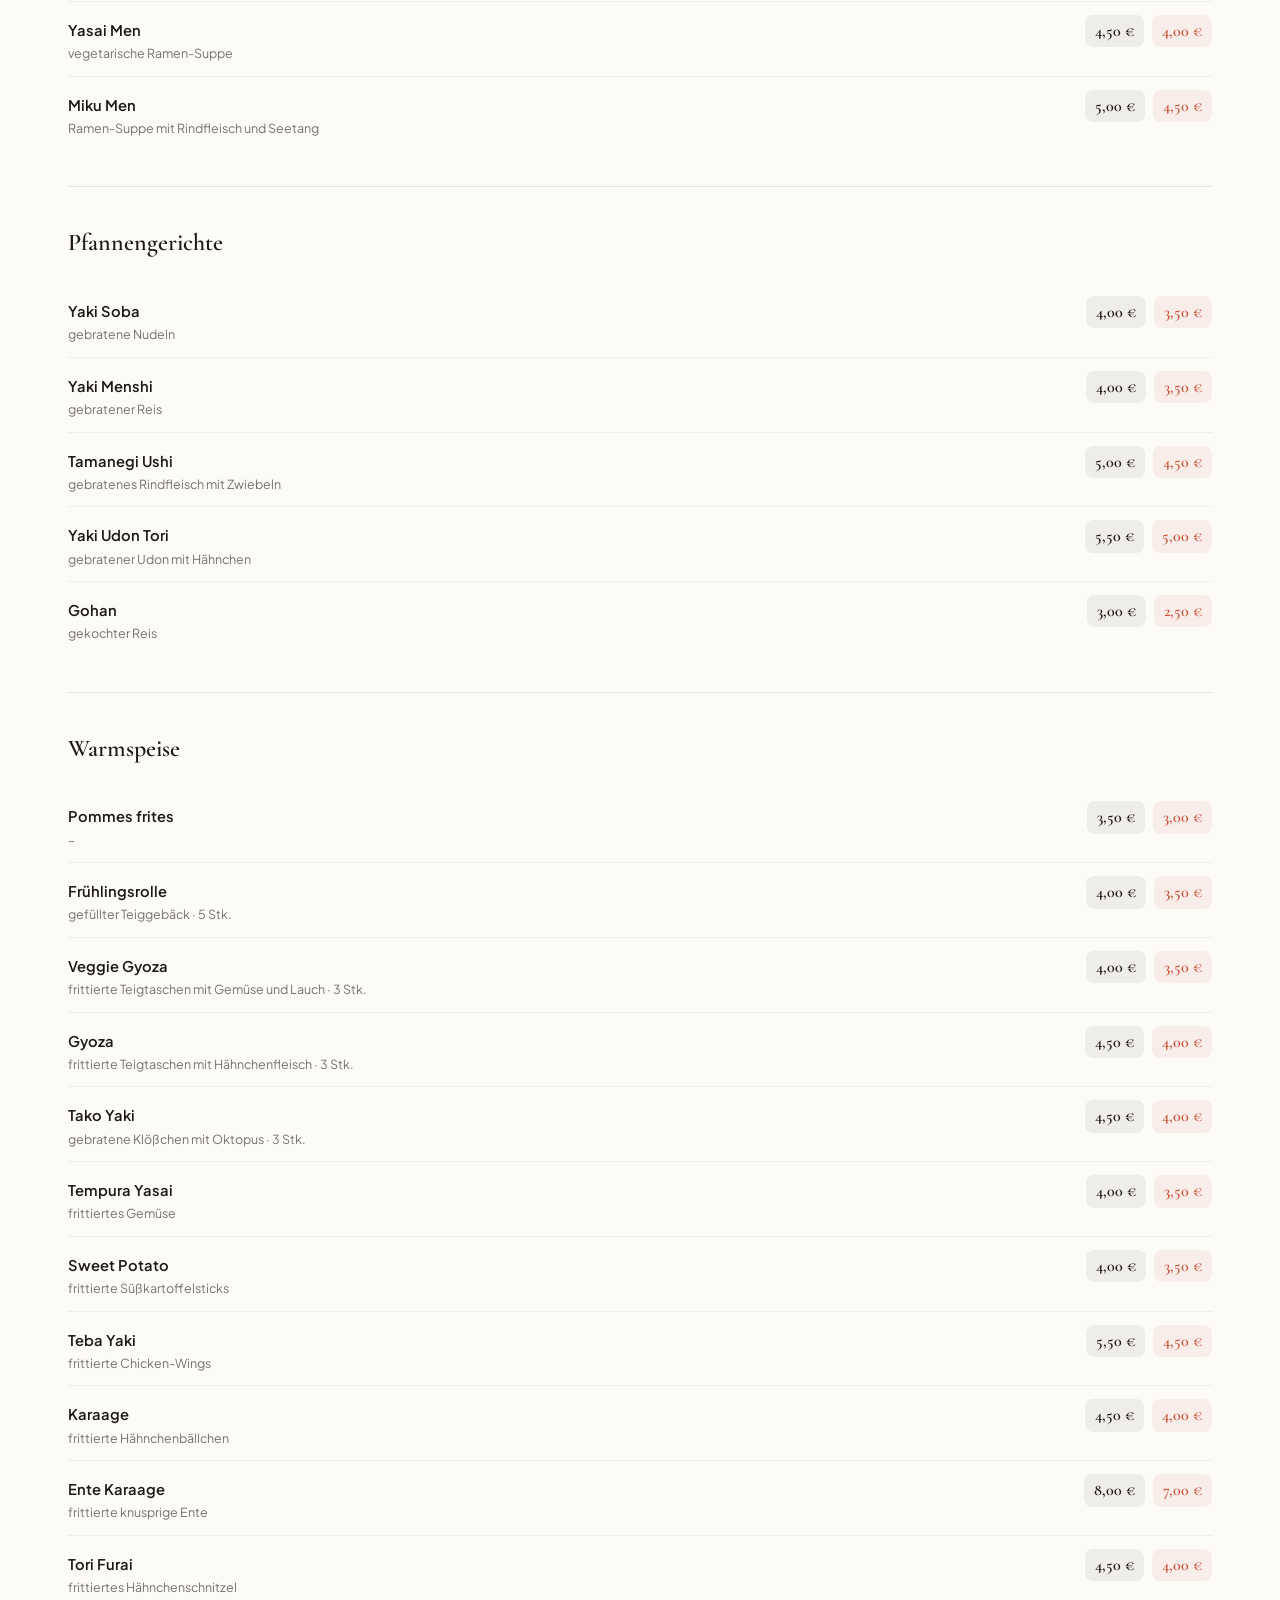
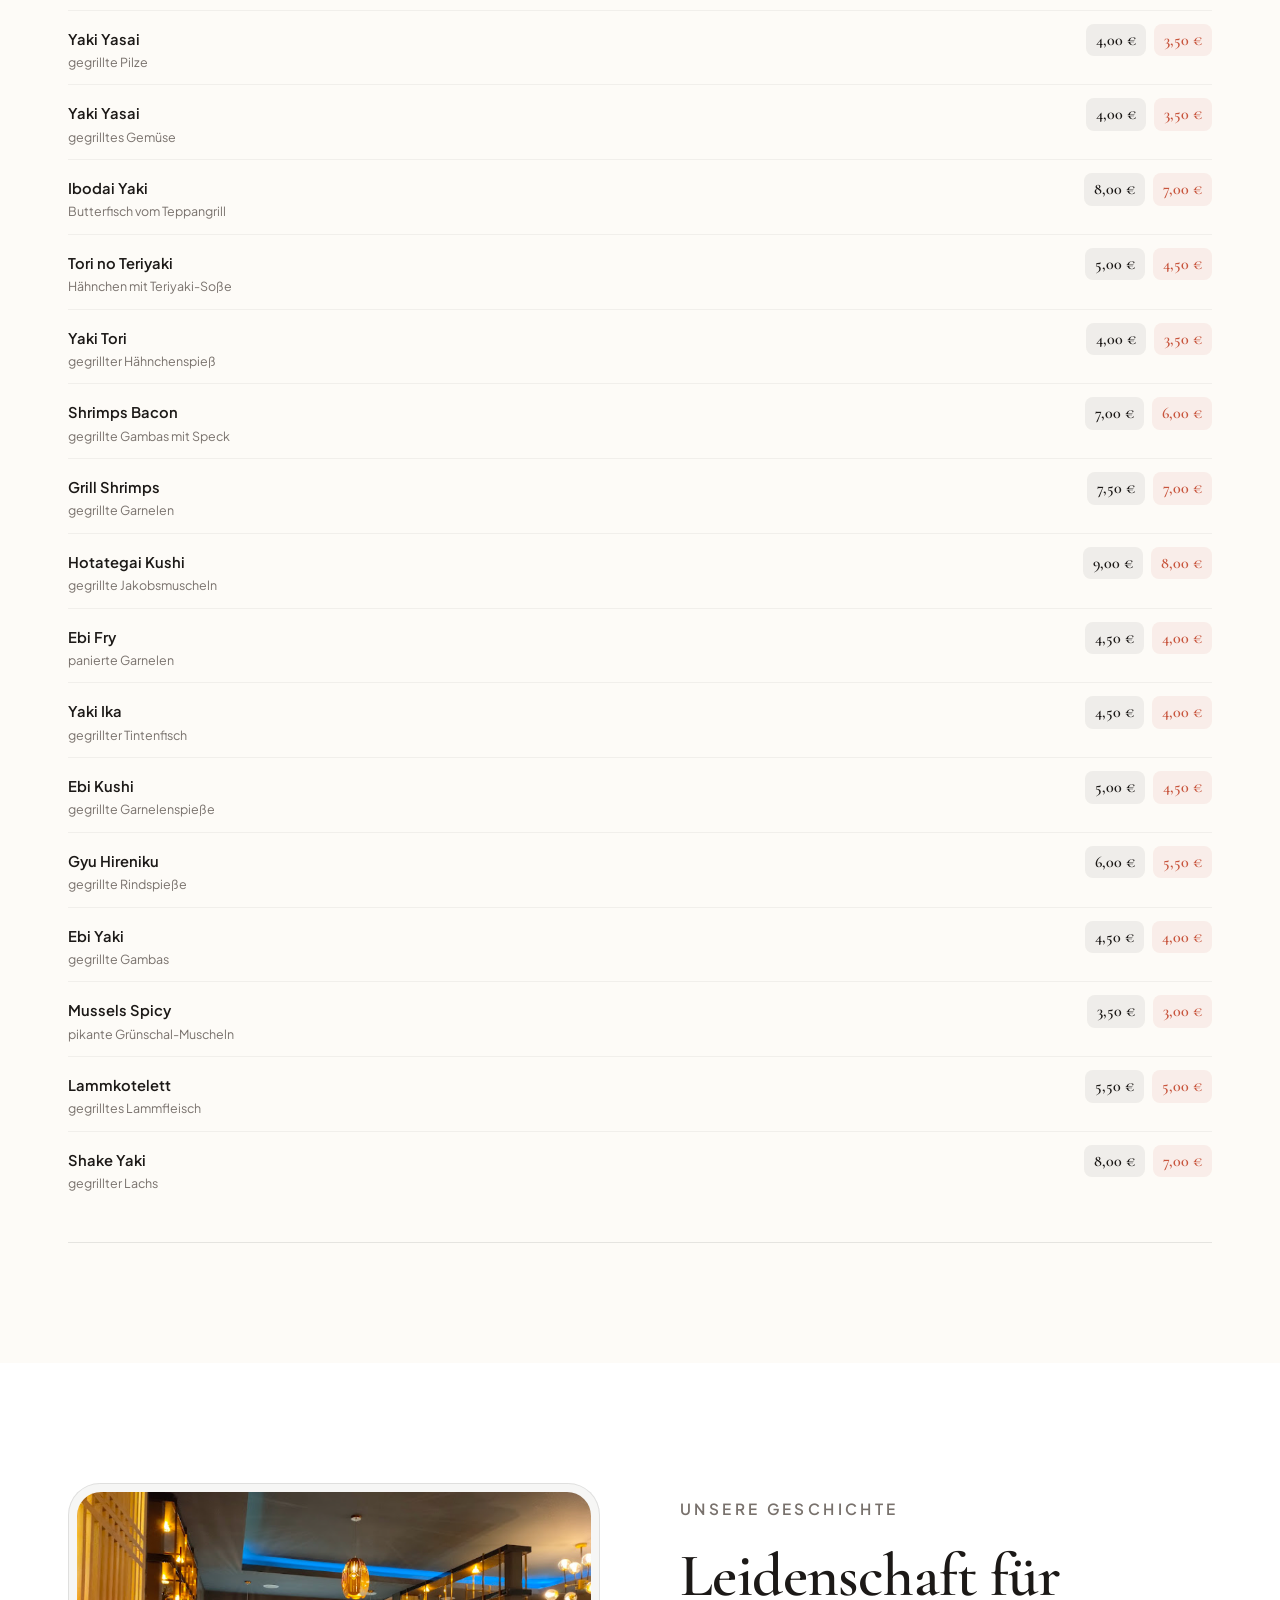
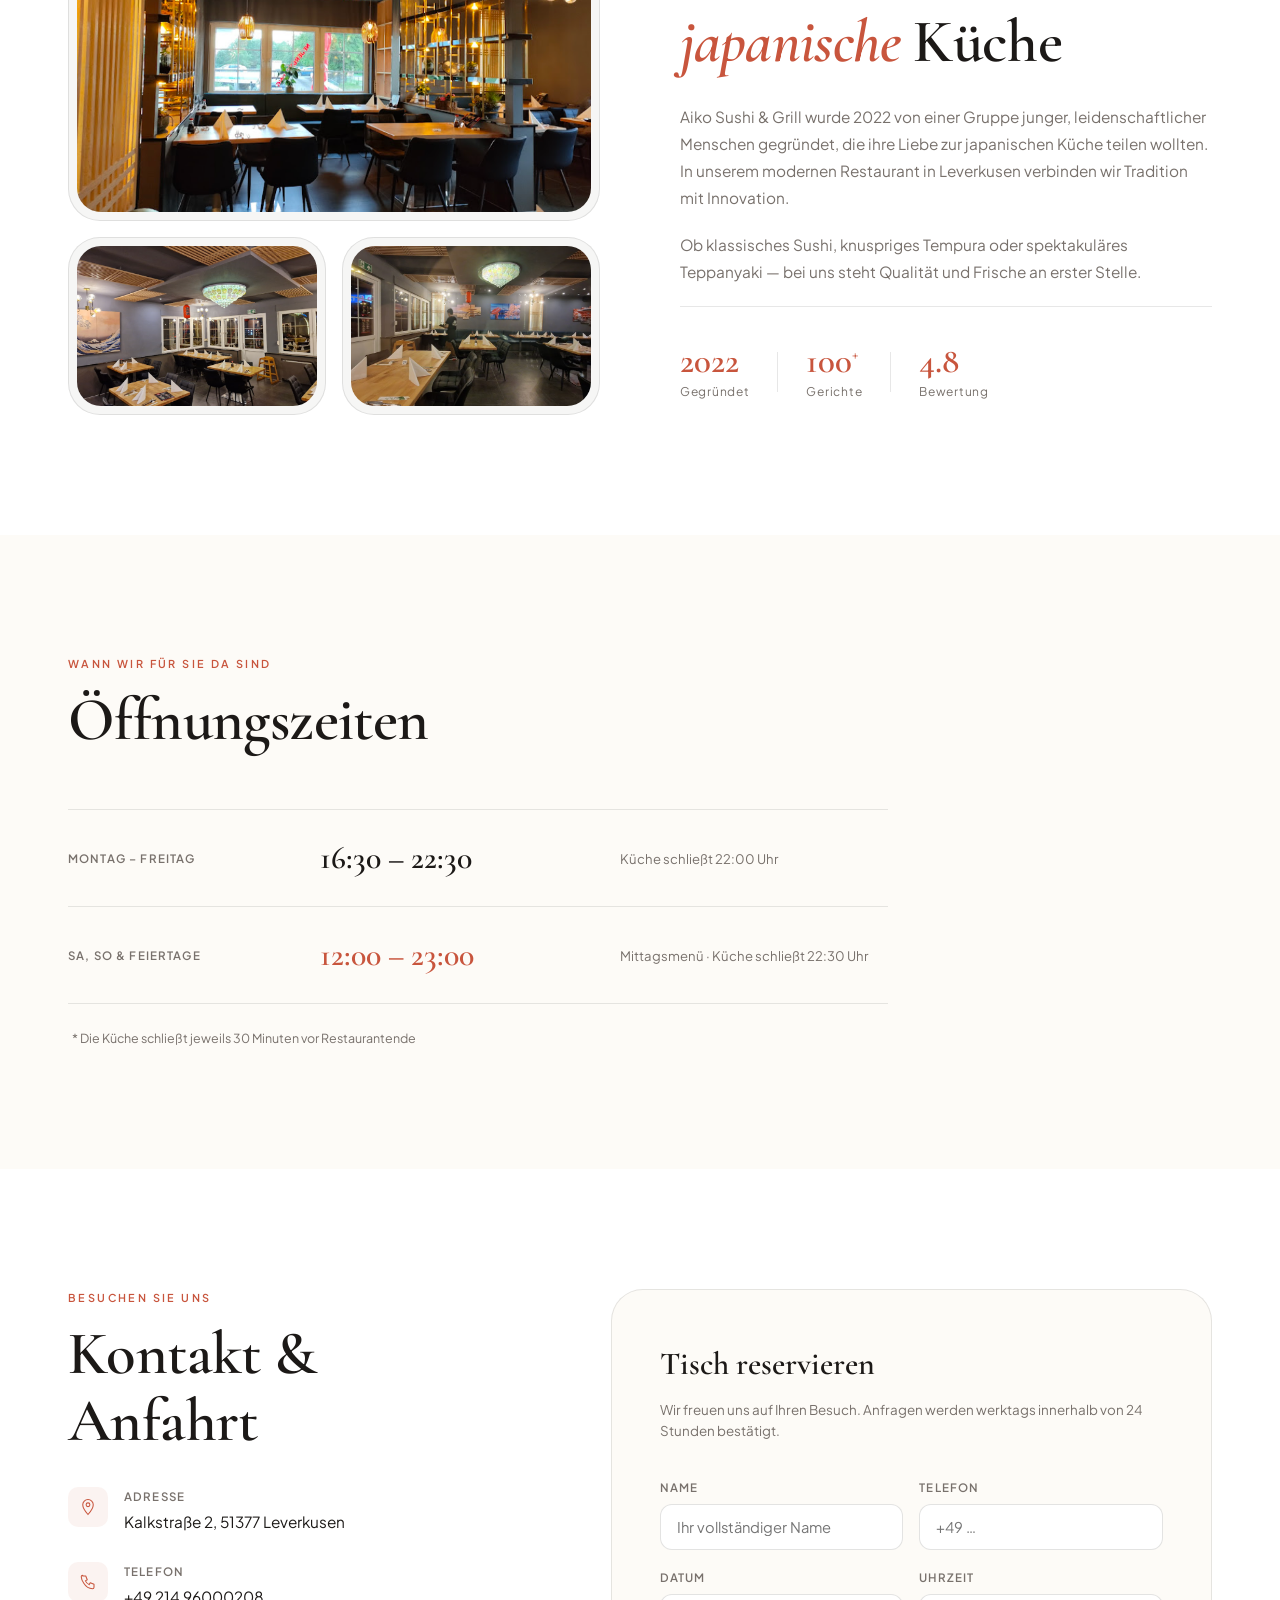
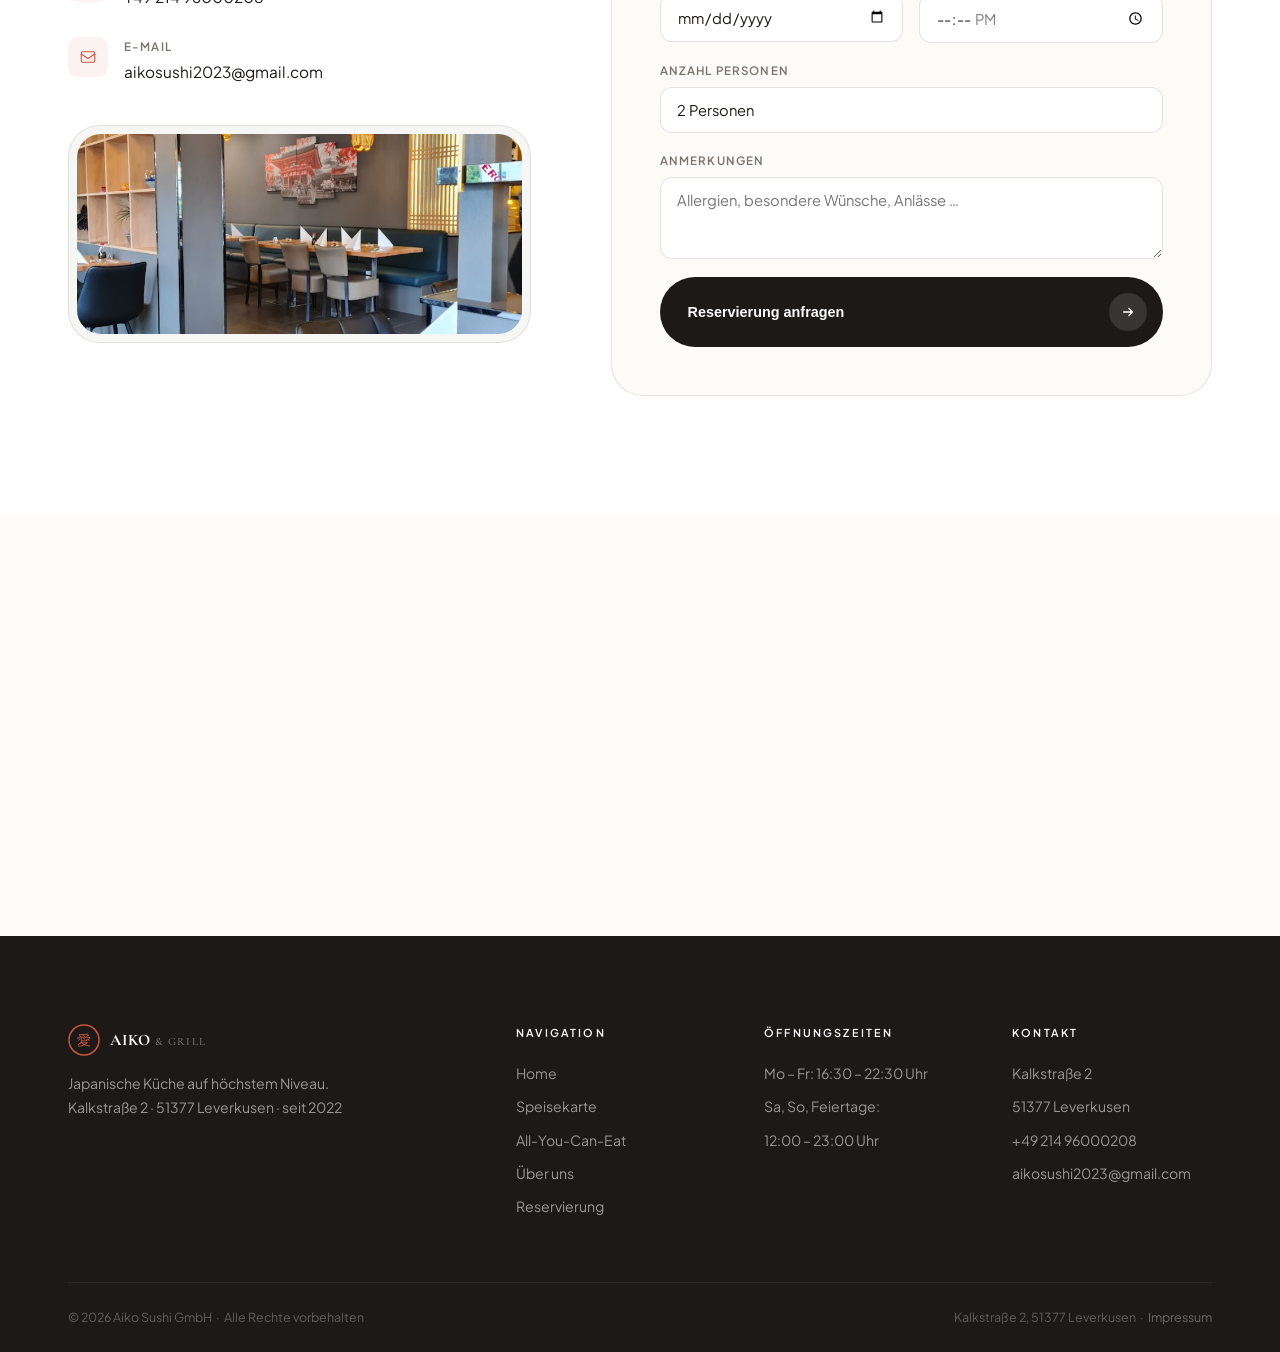
==== commit 20822c54: "Add Impressum and Über uns subpages - impressum.html: clean legal page with Anbieter, Kontakt, Regis" ====
--- a/index.html
+++ b/index.html
@@ -629,7 +629,7 @@
             <li><a href="#hero">Home</a></li>
             <li><a href="#menu">Speisekarte</a></li>
             <li><a href="#ayce">All-You-Can-Eat</a></li>
-            <li><a href="#about">Über uns</a></li>
+            <li><a href="ueber-uns.html">Über uns</a></li>
             <li><a href="#reservation">Reservierung</a></li>
           </ul>
         </div>
@@ -656,7 +656,7 @@
 
       <div class="footer-bottom">
         <p>© 2026 Aiko Sushi GmbH &nbsp;·&nbsp; Alle Rechte vorbehalten</p>
-        <p>Kalkstraße 2, 51377 Leverkusen</p>
+        <p>Kalkstraße 2, 51377 Leverkusen &nbsp;·&nbsp; <a href="impressum.html" class="footer-imp">Impressum</a></p>
       </div>
     </div>
   </footer>
--- a/style.css
+++ b/style.css
@@ -1120,6 +1120,152 @@
   .footer-bottom { flex-direction: column; gap: 8px; text-align: center; }
 }
 
+/* ── Impressum link ── */
+.footer-imp { color: rgba(255,255,255,.35); transition: color 180ms; }
+.footer-imp:hover { color: var(--accent); }
+
+/* ══════════════════════════════════════════════════════
+   SUBPAGES — shared
+   ══════════════════════════════════════════════════════ */
+.back-link {
+  display: inline-flex;
+  align-items: center;
+  gap: 8px;
+  font-size: .72rem;
+  font-weight: 600;
+  letter-spacing: .12em;
+  text-transform: uppercase;
+  color: var(--muted);
+  margin-bottom: 40px;
+  transition: color 200ms var(--ease-out);
+}
+.back-link svg { width: 13px; height: 13px; flex-shrink: 0; }
+.back-link:hover { color: var(--accent); }
+
+.subpage-h1 {
+  font-family: var(--serif);
+  font-size: clamp(2.8rem, 6vw, 5rem);
+  font-weight: 600;
+  line-height: 1.05;
+  letter-spacing: -.02em;
+  color: var(--dark);
+}
+
+/* ── Impressum ── */
+.legal-section {
+  padding: 148px 0 96px;
+  background: var(--cream);
+}
+.legal-content {
+  max-width: 580px;
+  margin-top: 60px;
+}
+.legal-block {
+  padding-top: 36px;
+  margin-top: 36px;
+  border-top: 1px solid var(--line);
+}
+.legal-block:first-child { padding-top: 0; margin-top: 0; border-top: none; }
+.legal-block h2 {
+  font-size: .68rem;
+  font-weight: 600;
+  letter-spacing: .14em;
+  text-transform: uppercase;
+  color: var(--muted);
+  margin-bottom: 10px;
+}
+.legal-block p,
+.legal-block address {
+  font-size: .96rem;
+  color: var(--dark);
+  line-height: 1.72;
+  font-style: normal;
+}
+.legal-block a { color: var(--accent); }
+.legal-block a:hover { text-decoration: underline; }
+.legal-note {
+  display: block;
+  font-size: .78rem;
+  color: var(--muted);
+  margin-top: 4px;
+}
+
+/* ── Über uns subpage ── */
+.about-sub-intro {
+  padding: 148px 0 72px;
+  background: var(--cream);
+}
+.about-sub-text {
+  max-width: 740px;
+  margin-top: 52px;
+}
+.about-sub-text p {
+  font-size: 1rem;
+  color: var(--muted);
+  line-height: 1.85;
+  margin-bottom: 22px;
+}
+.about-sub-text p:last-child { margin-bottom: 0; }
+
+.about-sub-imgs {
+  padding: 0 0 80px;
+  background: var(--cream);
+}
+.about-sub-imgs-grid {
+  display: grid;
+  grid-template-columns: 1.3fr 1fr 1fr;
+  gap: 14px;
+}
+.about-sub-imgs-grid .bezel-inner { height: 260px; }
+.about-sub-imgs-grid .sp-wide .bezel-inner { height: 260px; }
+
+.ayce-sub {
+  padding: 96px 0;
+  background: var(--dark);
+}
+.ayce-sub-inner { max-width: 740px; }
+.ayce-sub-text { margin-top: 40px; }
+.ayce-sub-text p {
+  font-size: .98rem;
+  color: rgba(255,255,255,.62);
+  line-height: 1.85;
+  margin-bottom: 20px;
+}
+.ayce-sub-text p:last-child { margin-bottom: 0; }
+.ayce-sub-text strong { color: var(--white); font-weight: 600; }
+
+.subpage-h2 {
+  font-family: var(--serif);
+  font-size: clamp(2rem, 4vw, 3.2rem);
+  font-weight: 600;
+  line-height: 1.1;
+  color: var(--dark);
+  margin-bottom: 0;
+}
+.subpage-h2.light { color: var(--white); }
+
+.subpage-mini-footer {
+  padding: 32px 0;
+  background: var(--dark);
+  border-top: 1px solid rgba(255,255,255,.07);
+}
+.subpage-mini-footer .footer-bottom { padding: 0; border-top: none; }
+
+@media (max-width: 768px) {
+  .legal-section,
+  .about-sub-intro { padding-top: 112px; padding-bottom: 56px; }
+  .about-sub-imgs-grid {
+    grid-template-columns: 1fr 1fr;
+  }
+  .about-sub-imgs-grid .sp-wide { grid-column: 1 / -1; }
+  .about-sub-imgs-grid .bezel-inner { height: 200px; }
+  .ayce-sub { padding: 72px 0; }
+}
+@media (max-width: 480px) {
+  .about-sub-imgs-grid { grid-template-columns: 1fr; }
+  .about-sub-imgs-grid .bezel-inner { height: 200px; }
+}
+
 @media (max-width: 480px) {
   /* ── Hero ── */
   .hero-right { height: 260px; }
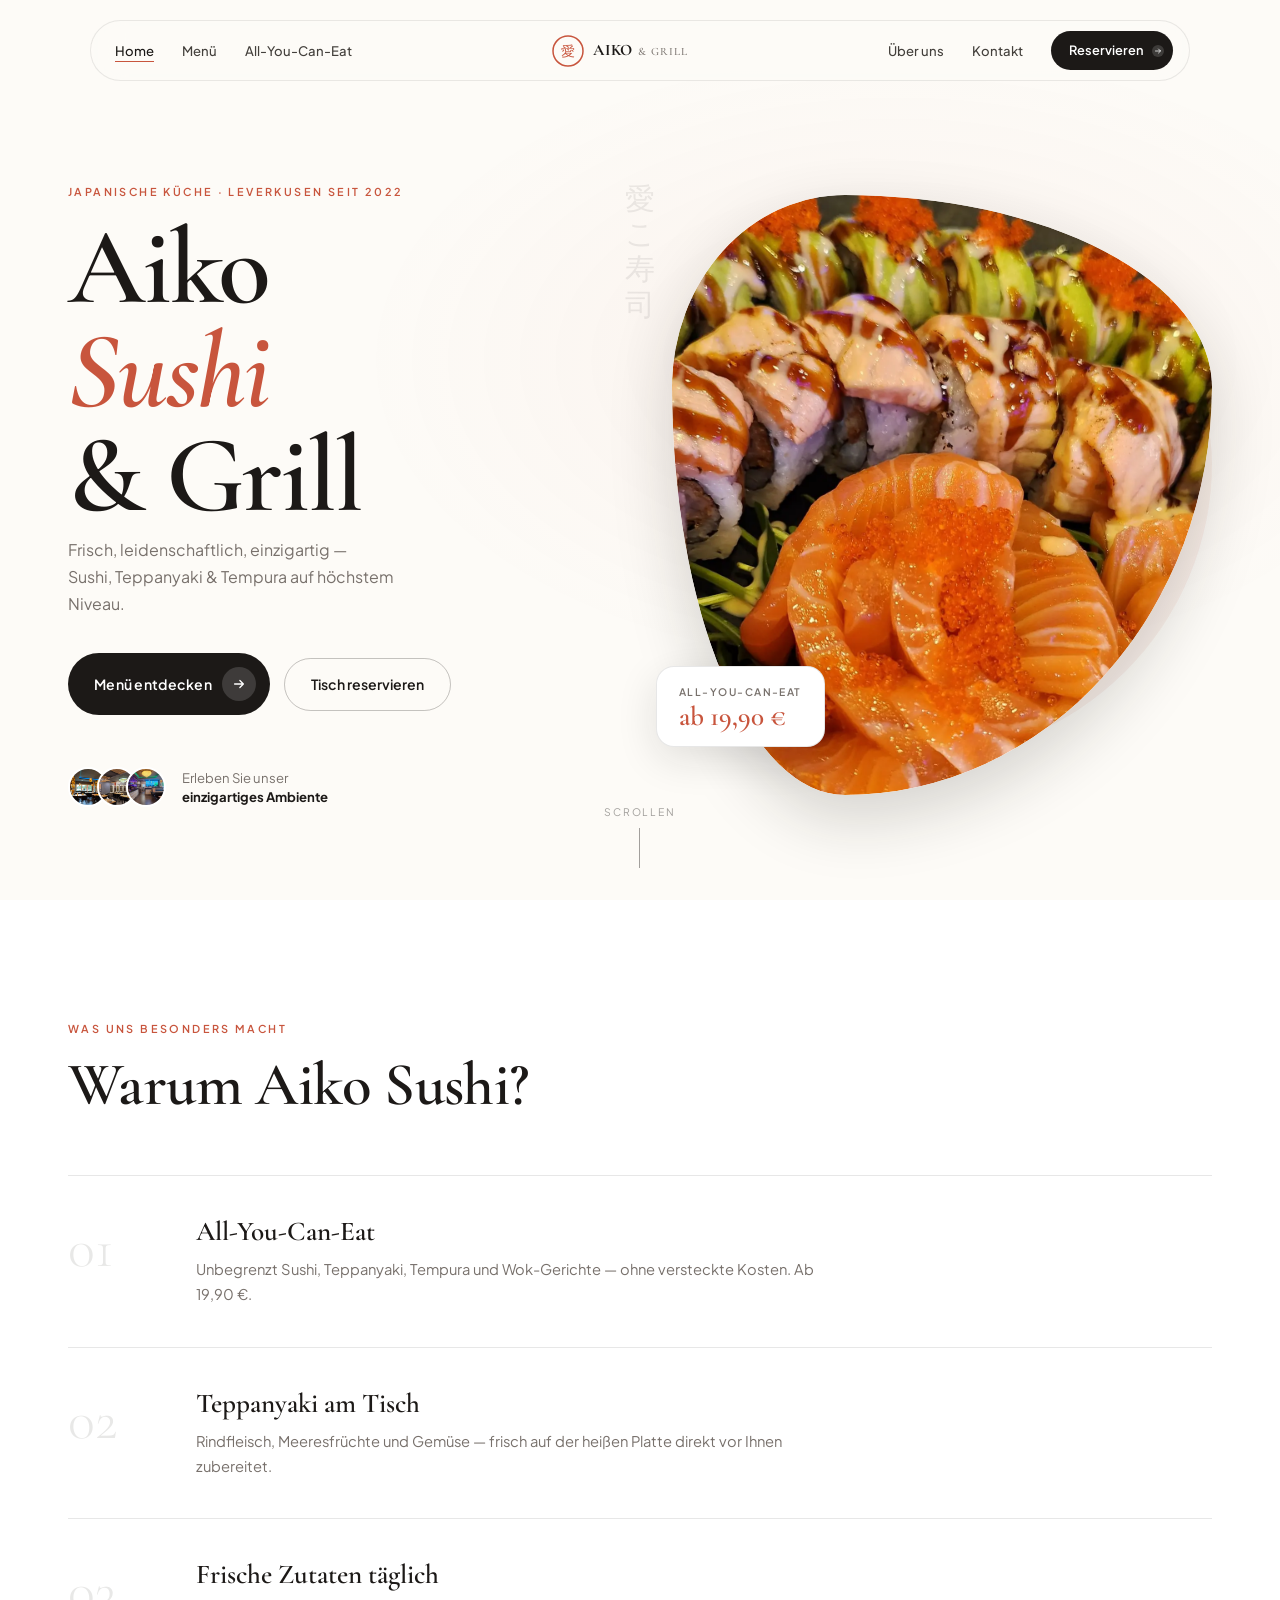
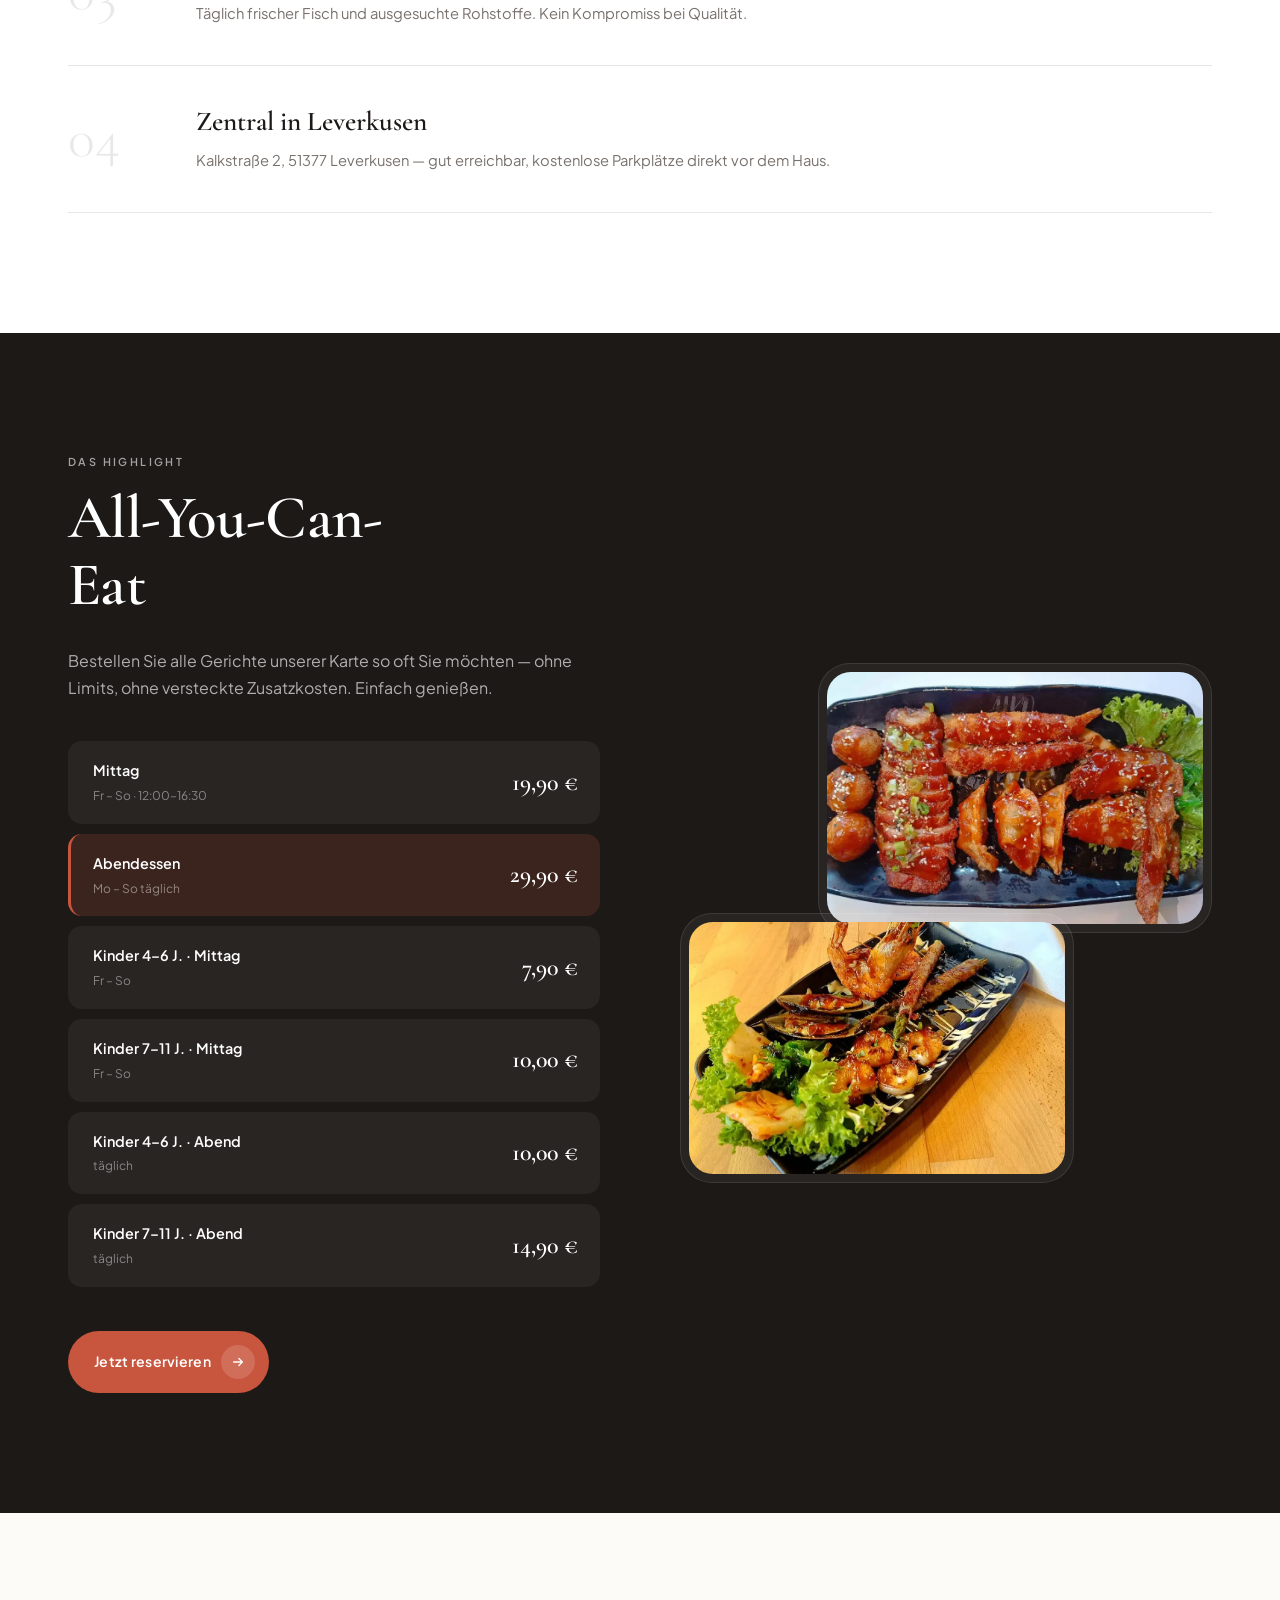
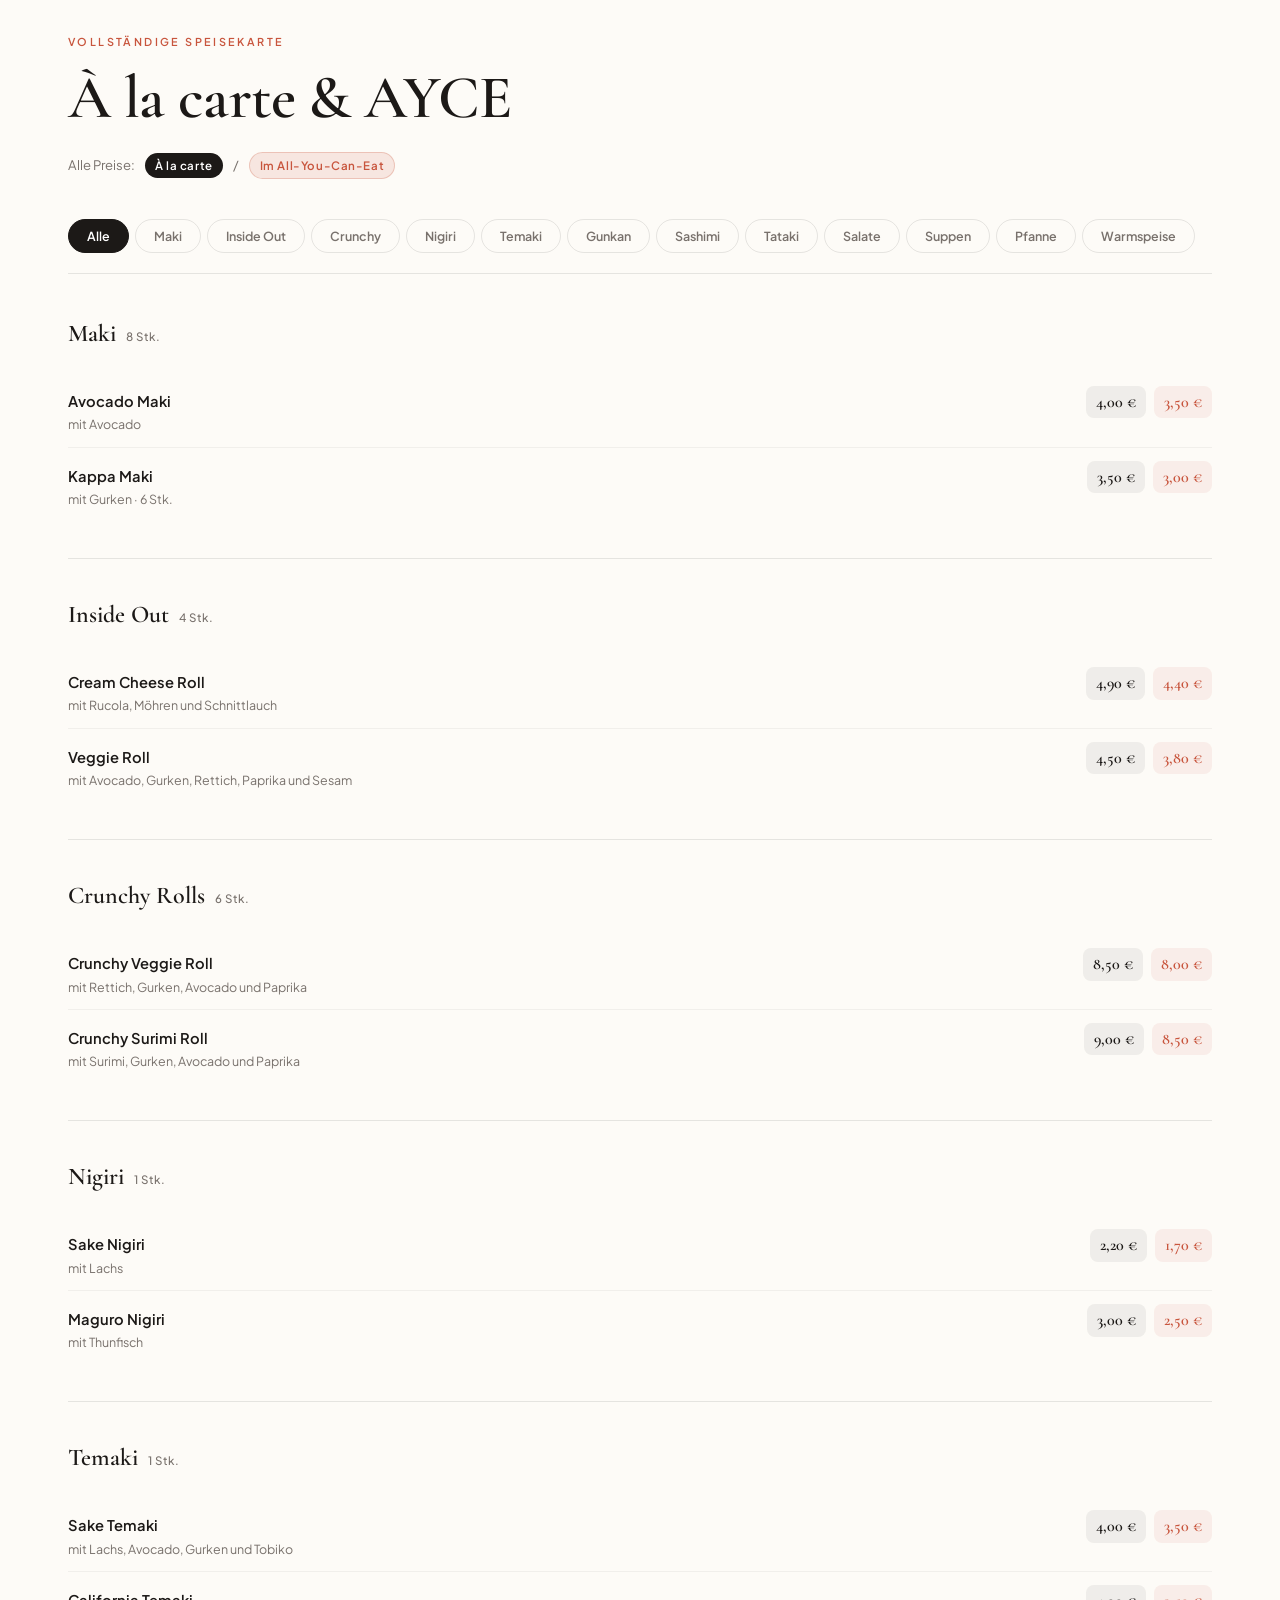
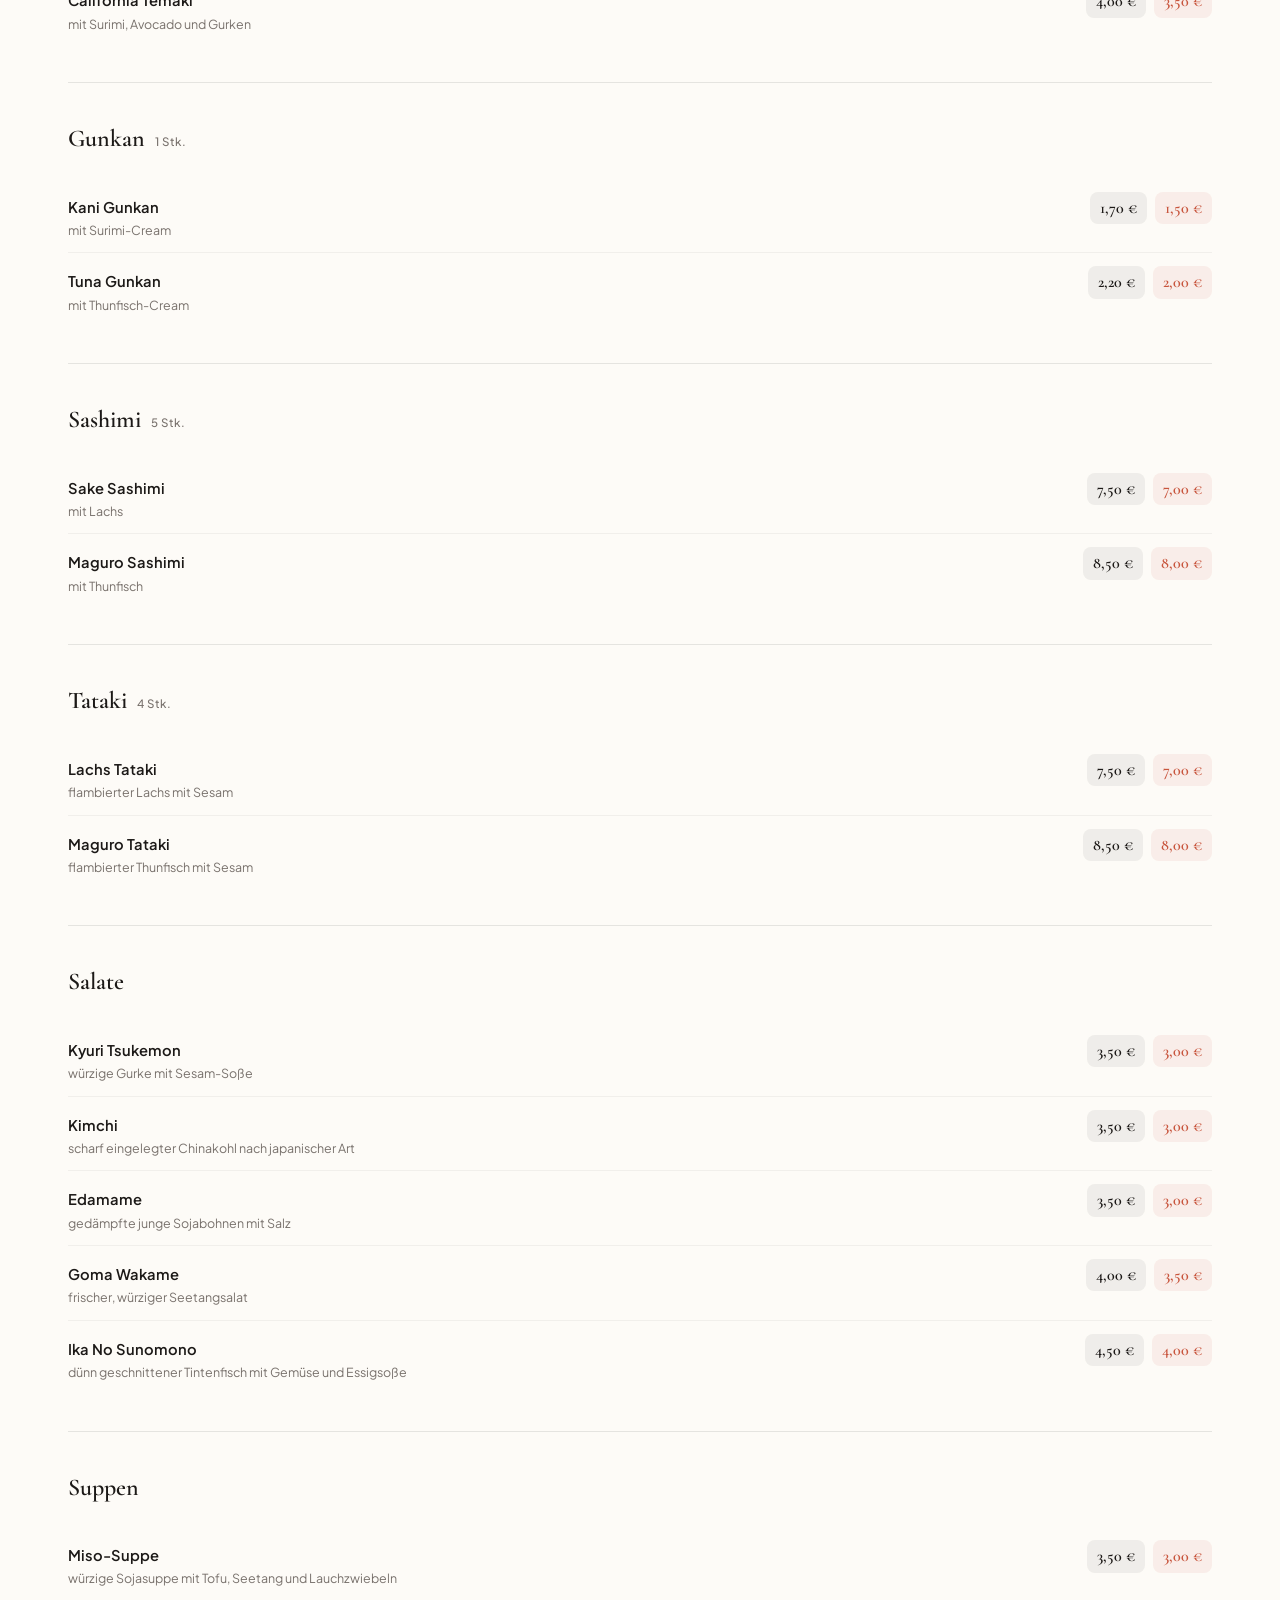
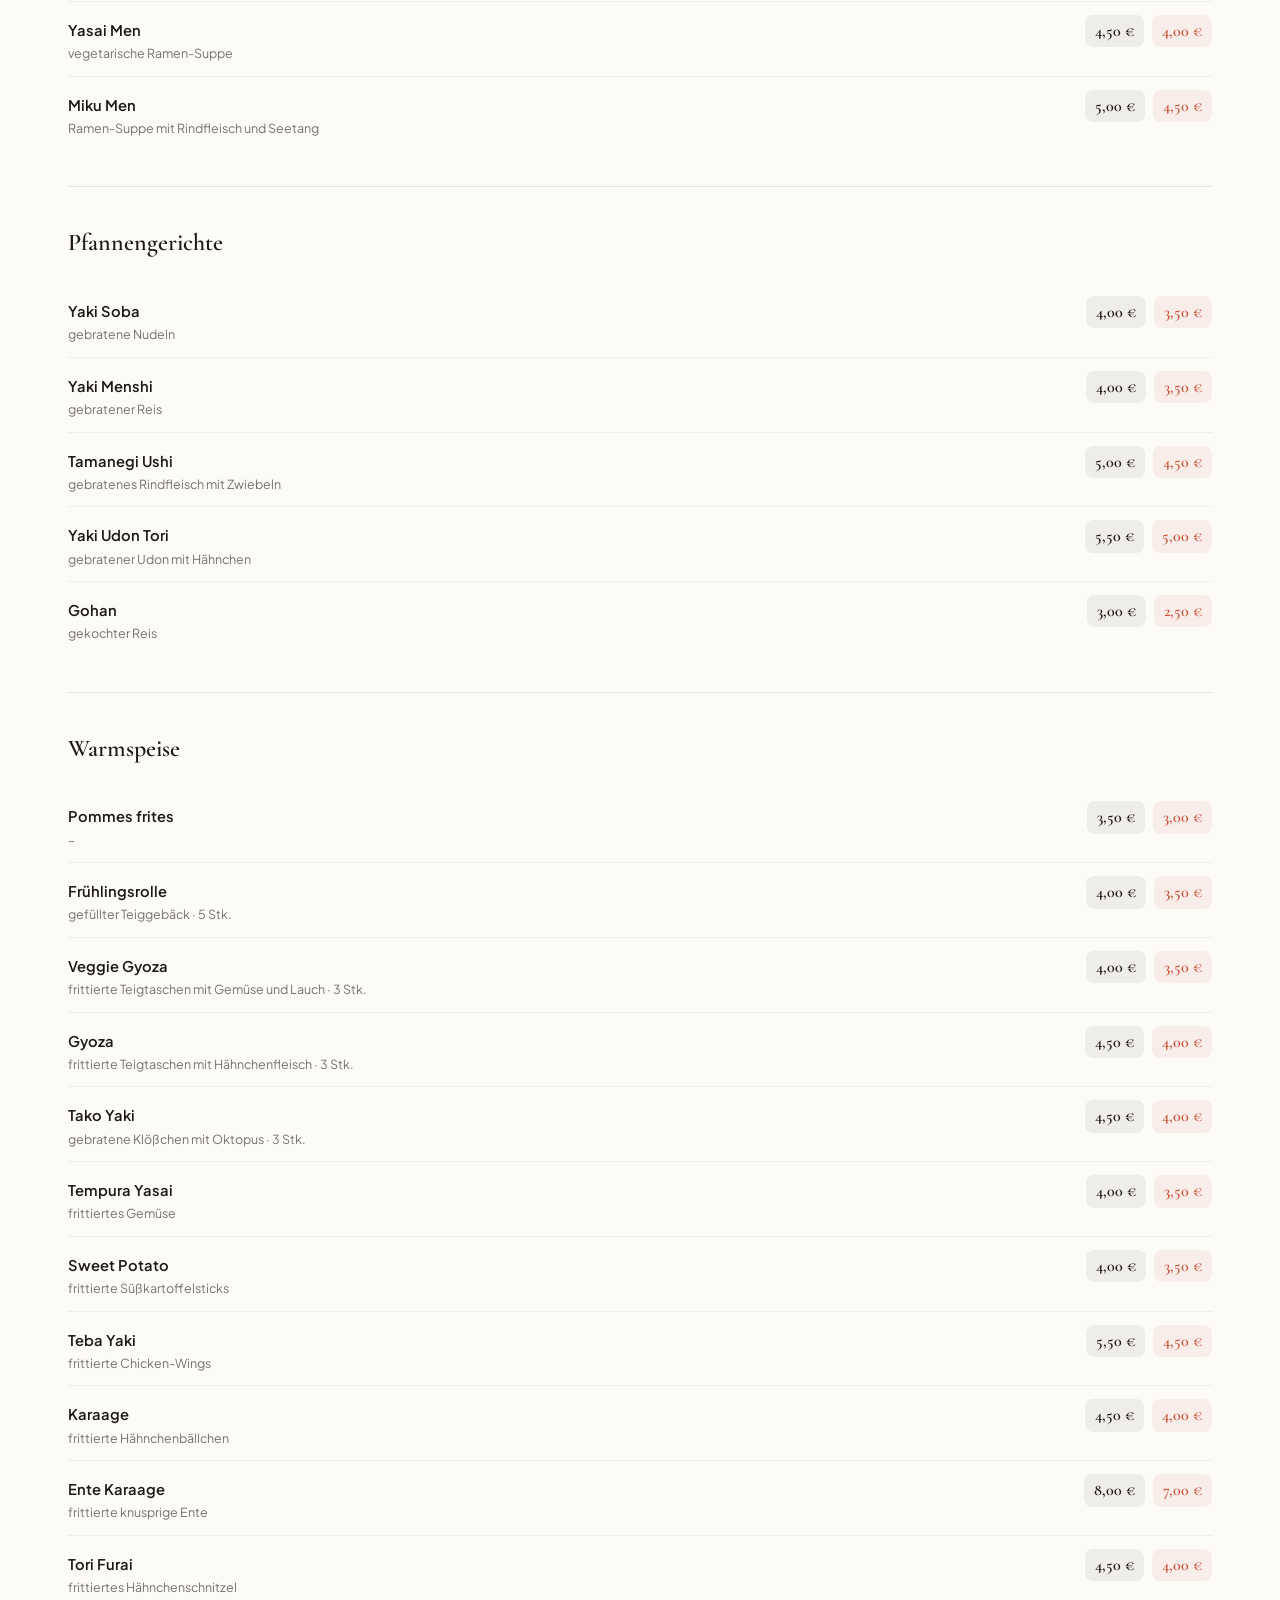
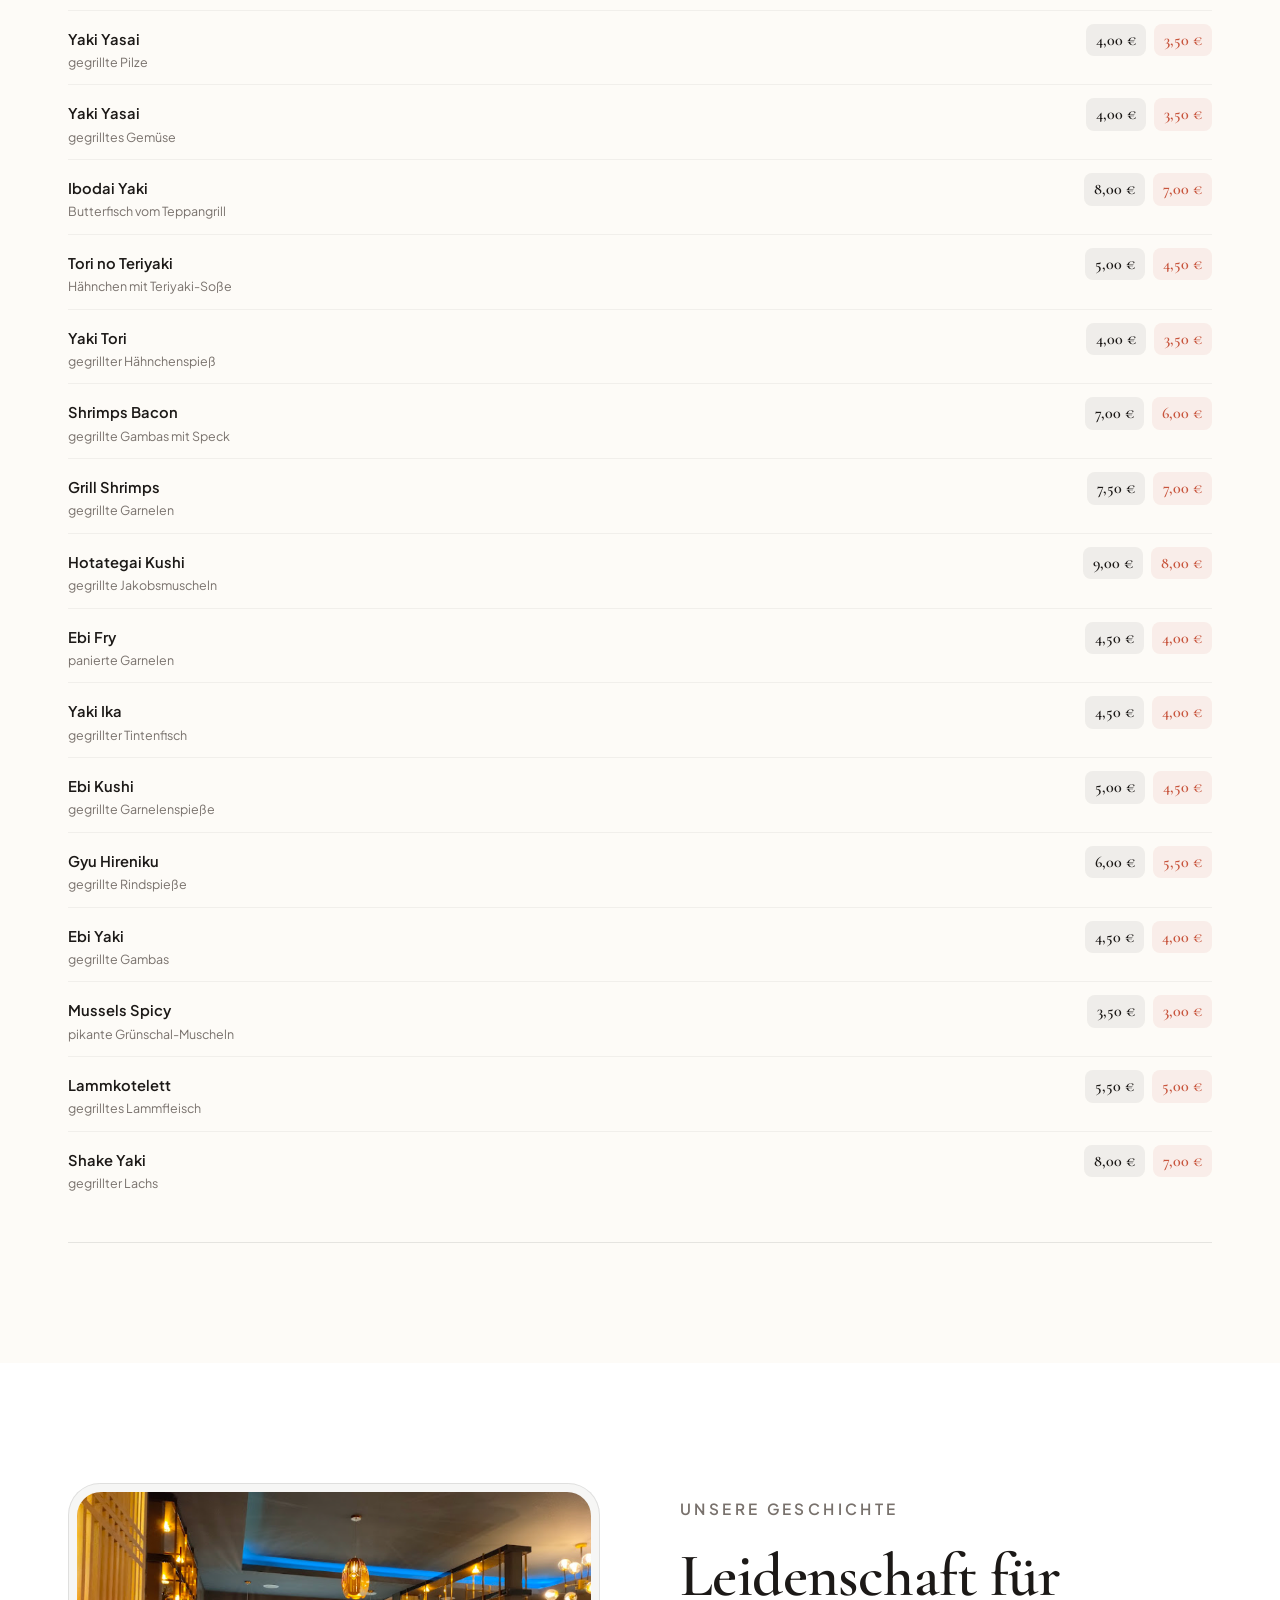
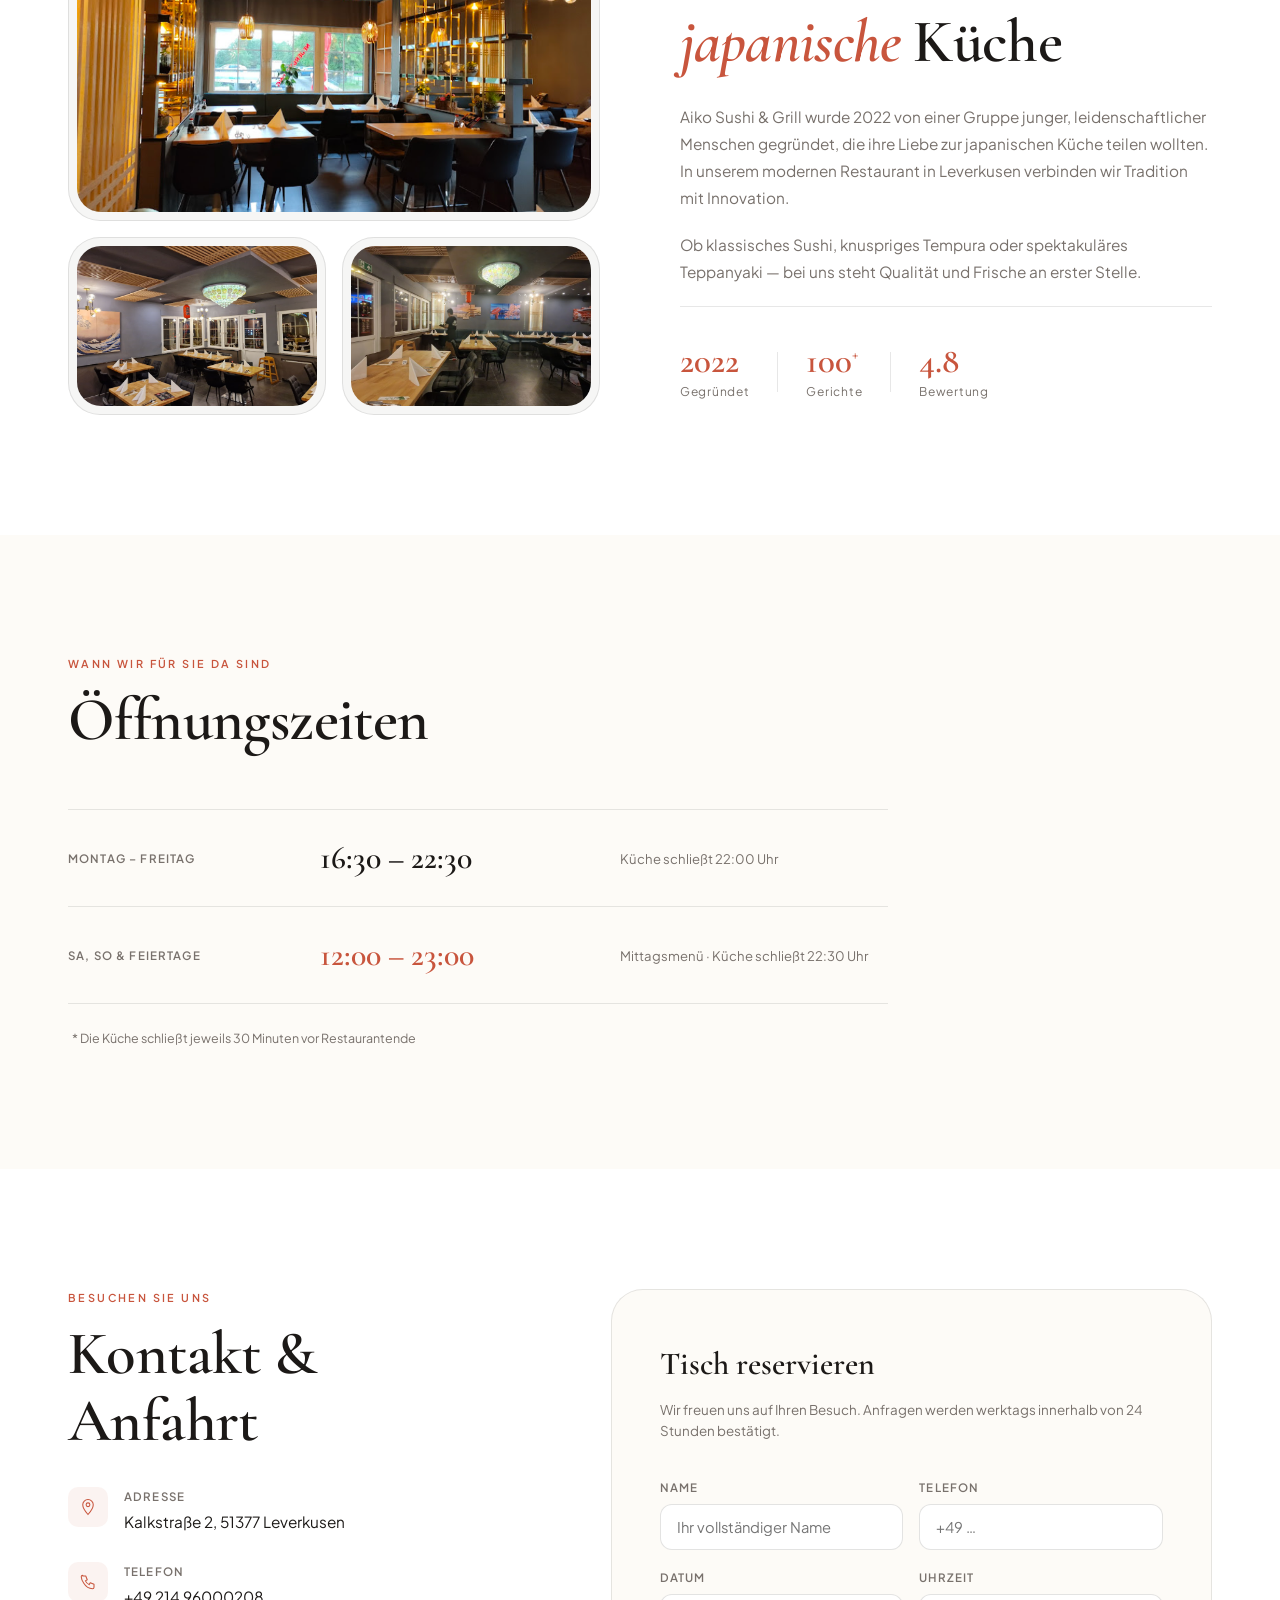
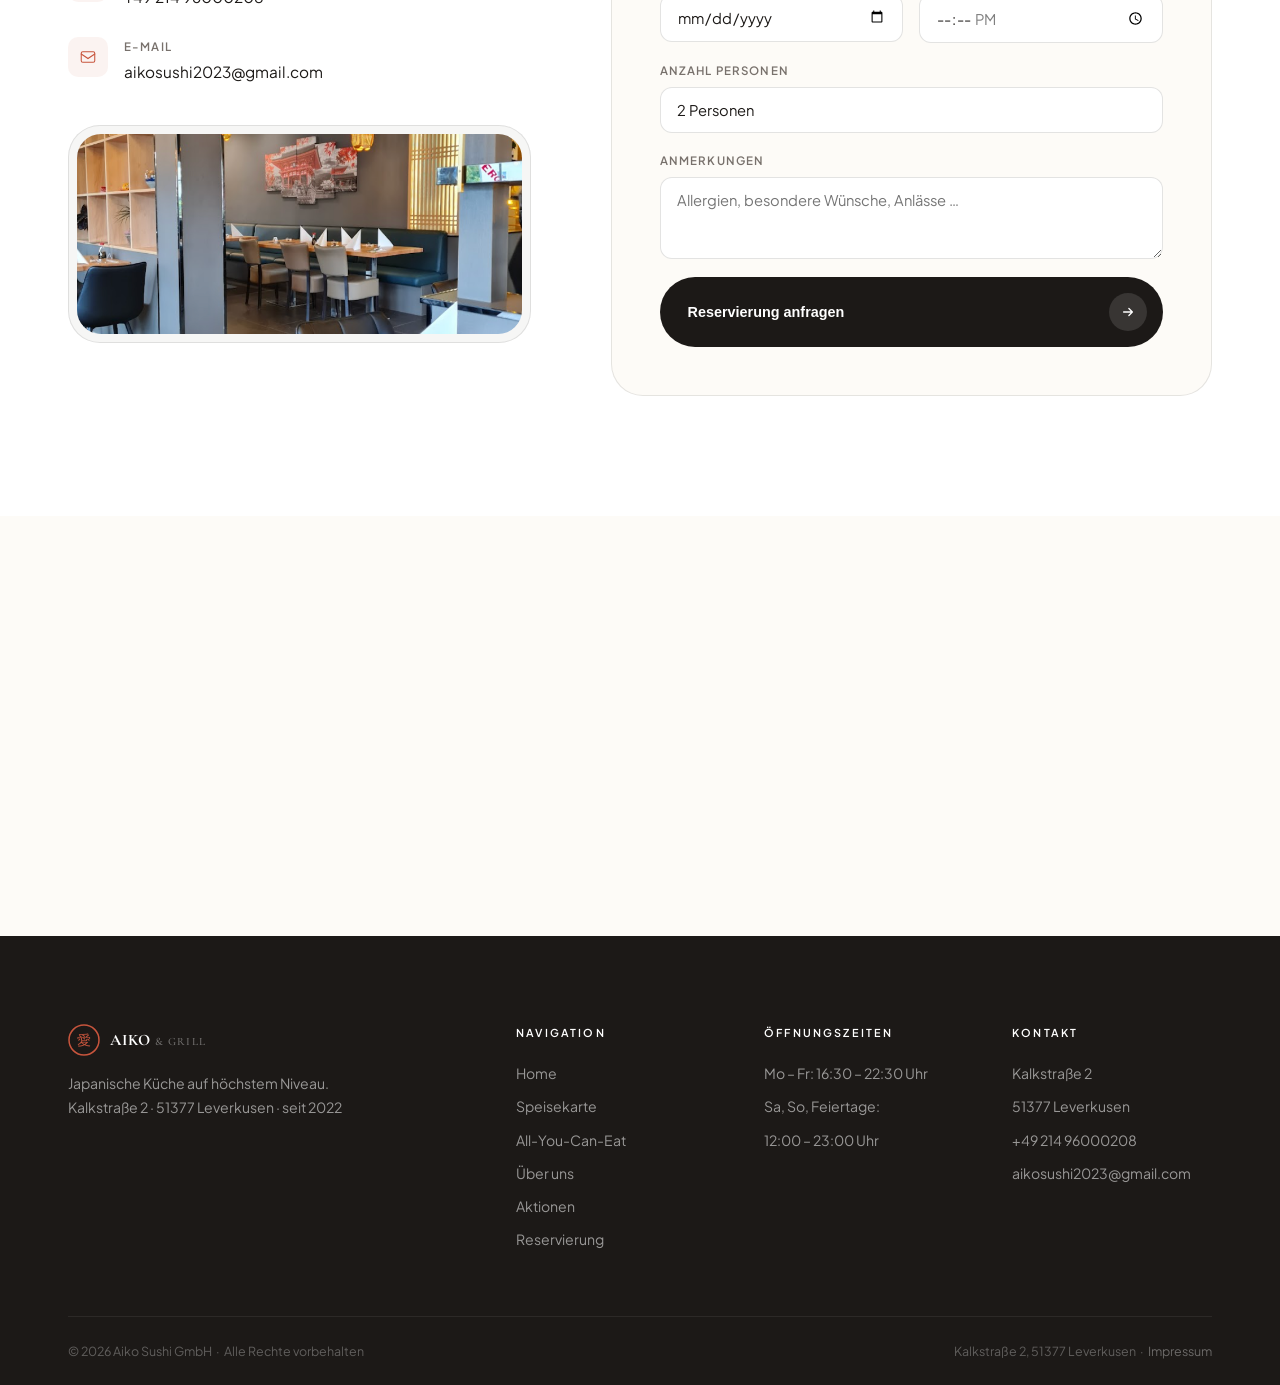
==== commit 25326603: "Add Aktionen & Specials subpage - aktionen.html: editorial promo list with 4 offers — Sushi Saver (4" ====
--- a/index.html
+++ b/index.html
@@ -630,6 +630,7 @@
             <li><a href="#menu">Speisekarte</a></li>
             <li><a href="#ayce">All-You-Can-Eat</a></li>
             <li><a href="ueber-uns.html">Über uns</a></li>
+            <li><a href="aktionen.html">Aktionen</a></li>
             <li><a href="#reservation">Reservierung</a></li>
           </ul>
         </div>
--- a/style.css
+++ b/style.css
@@ -1251,6 +1251,89 @@
 }
 .subpage-mini-footer .footer-bottom { padding: 0; border-top: none; }
 
+/* ── Aktionen page ── */
+.aktionen-section {
+  padding: 148px 0 96px;
+  background: var(--cream);
+}
+.promo-list {
+  border-top: 1px solid var(--line);
+  margin-top: 56px;
+}
+.promo-item {
+  display: grid;
+  grid-template-columns: 1fr auto;
+  gap: 48px;
+  padding: 52px 0;
+  border-bottom: 1px solid var(--line);
+  align-items: start;
+}
+.promo-item-body { min-width: 0; }
+.promo-header {
+  display: flex;
+  align-items: center;
+  gap: 14px;
+  margin-bottom: 18px;
+  flex-wrap: wrap;
+}
+.promo-title {
+  font-family: var(--serif);
+  font-size: clamp(1.7rem, 3.5vw, 2.4rem);
+  font-weight: 600;
+  color: var(--dark);
+  line-height: 1.1;
+}
+.promo-badge {
+  display: inline-flex;
+  align-items: center;
+  padding: 4px 12px;
+  background: rgba(200,85,61,.09);
+  border: 1px solid rgba(200,85,61,.18);
+  border-radius: 100px;
+  font-size: .67rem;
+  font-weight: 600;
+  letter-spacing: .1em;
+  text-transform: uppercase;
+  color: var(--accent);
+  white-space: nowrap;
+  flex-shrink: 0;
+}
+.promo-text { margin-bottom: 24px; }
+.promo-text p {
+  font-size: .96rem;
+  color: var(--muted);
+  line-height: 1.75;
+  margin-bottom: 10px;
+  max-width: 640px;
+}
+.promo-text p:last-child { margin-bottom: 0; }
+.promo-price-wrap {
+  display: flex;
+  flex-direction: column;
+  align-items: flex-end;
+  gap: 4px;
+  padding-top: 4px;
+  flex-shrink: 0;
+}
+.promo-price-big {
+  font-family: var(--serif);
+  font-size: 3.2rem;
+  font-weight: 600;
+  color: var(--accent);
+  line-height: 1;
+}
+.promo-price-sub {
+  font-size: .7rem;
+  color: var(--muted);
+  text-align: right;
+  letter-spacing: .04em;
+}
+@media (max-width: 640px) {
+  .promo-item { grid-template-columns: 1fr; gap: 20px; padding: 36px 0; }
+  .promo-price-wrap { align-items: flex-start; }
+  .promo-price-big { font-size: 2.4rem; }
+}
+
 @media (max-width: 768px) {
   .legal-section,
   .about-sub-intro { padding-top: 112px; padding-bottom: 56px; }
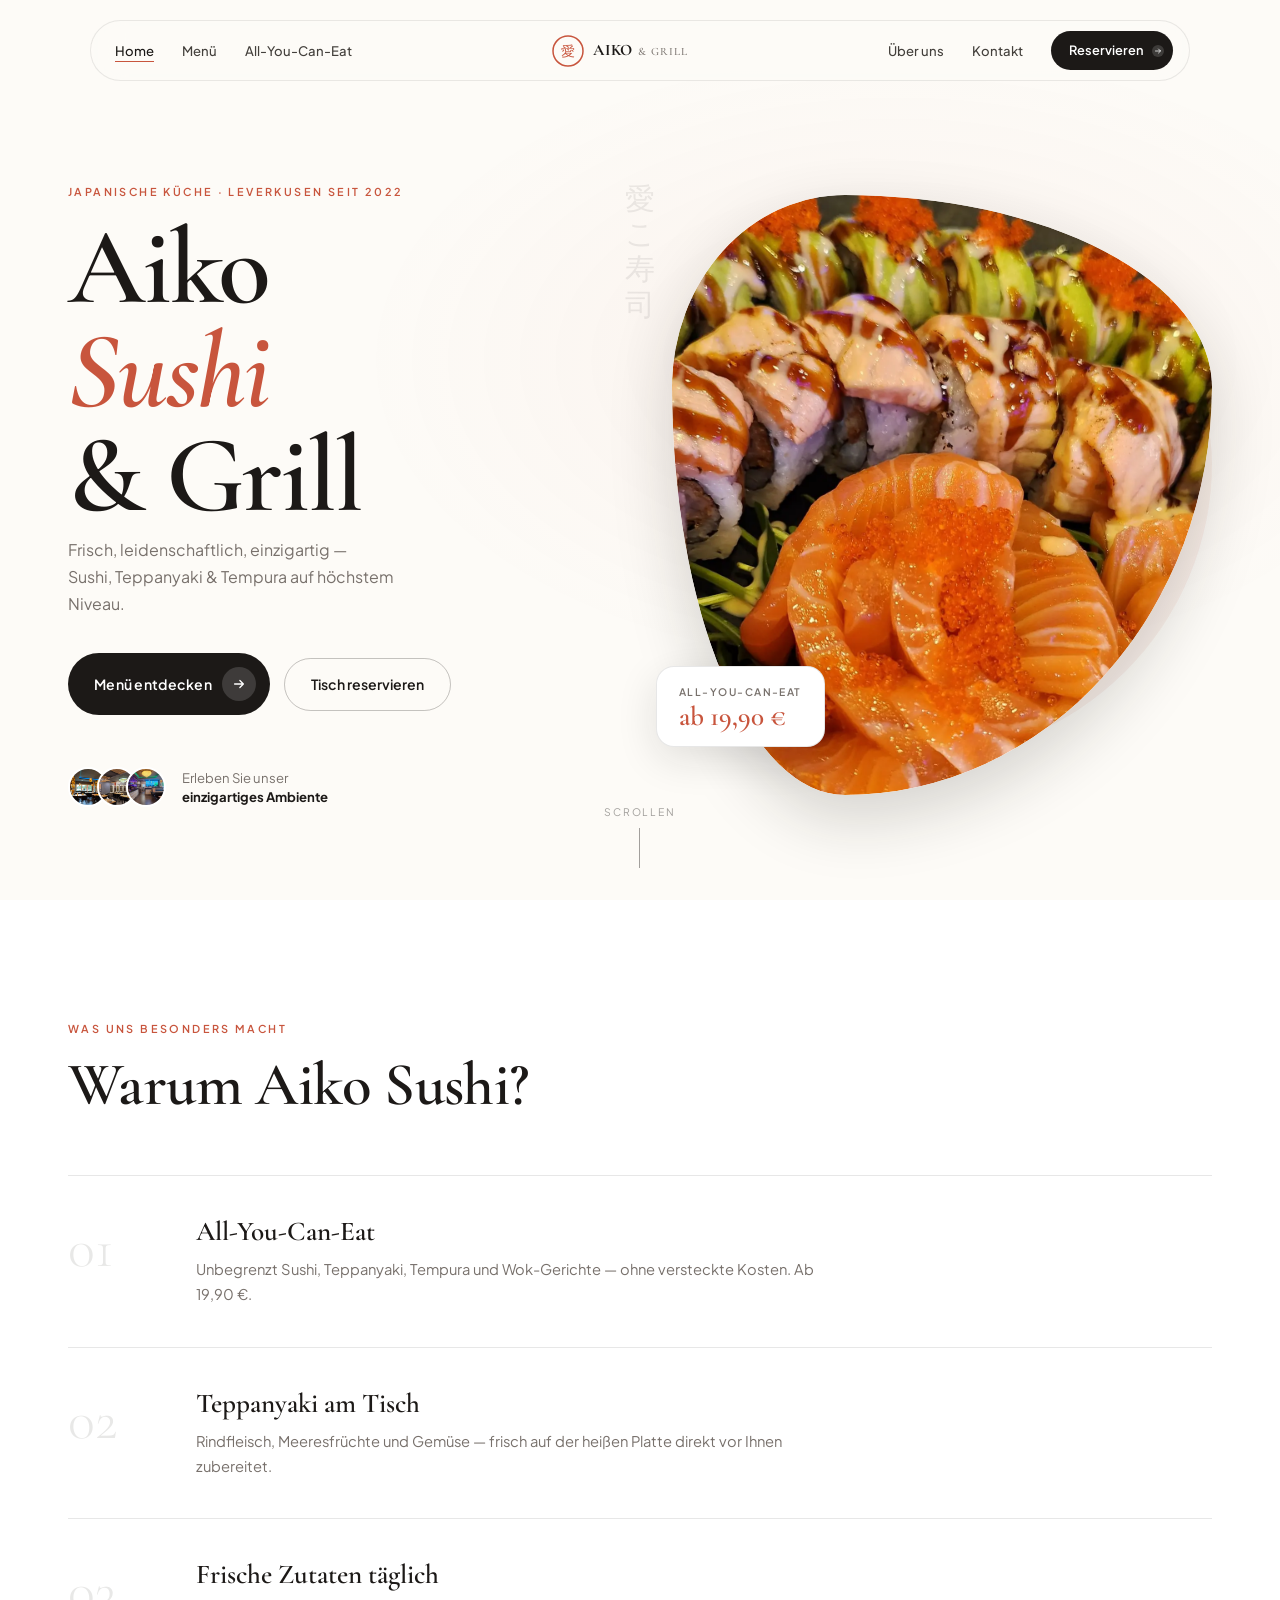
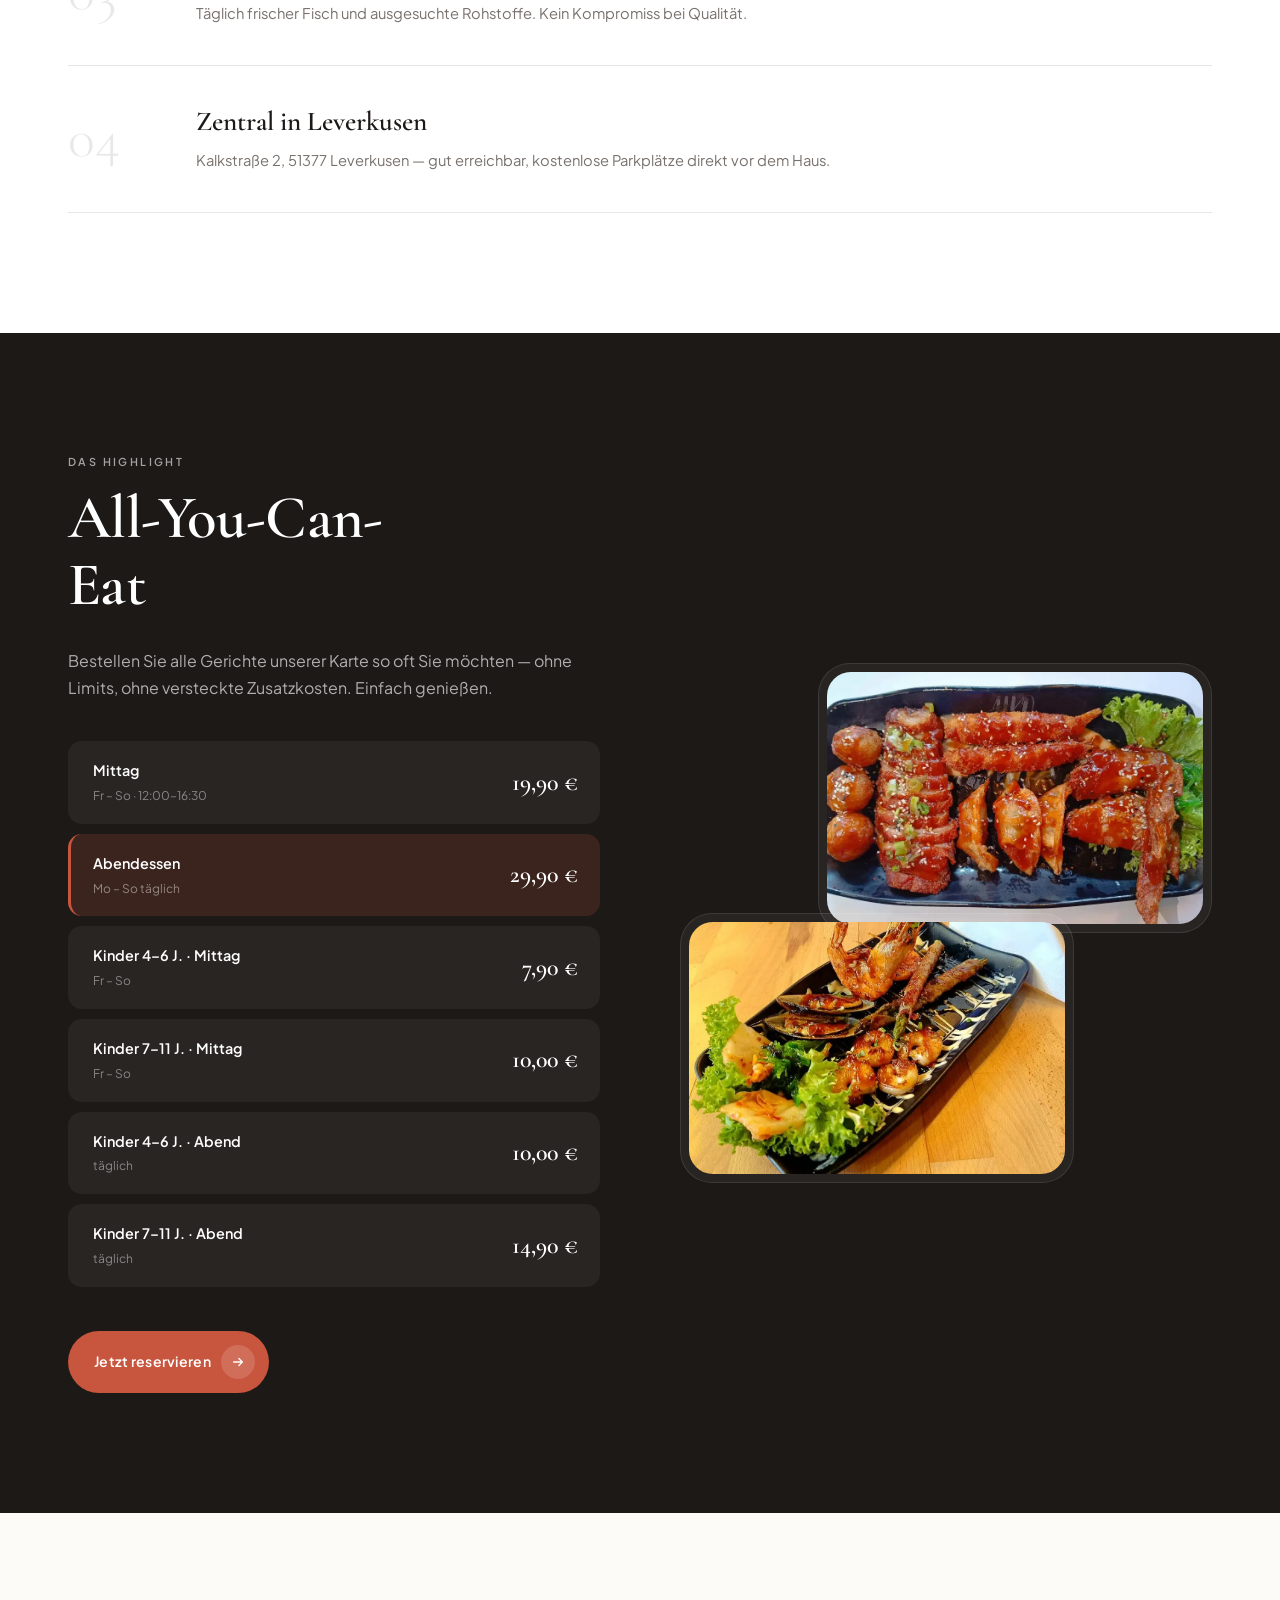
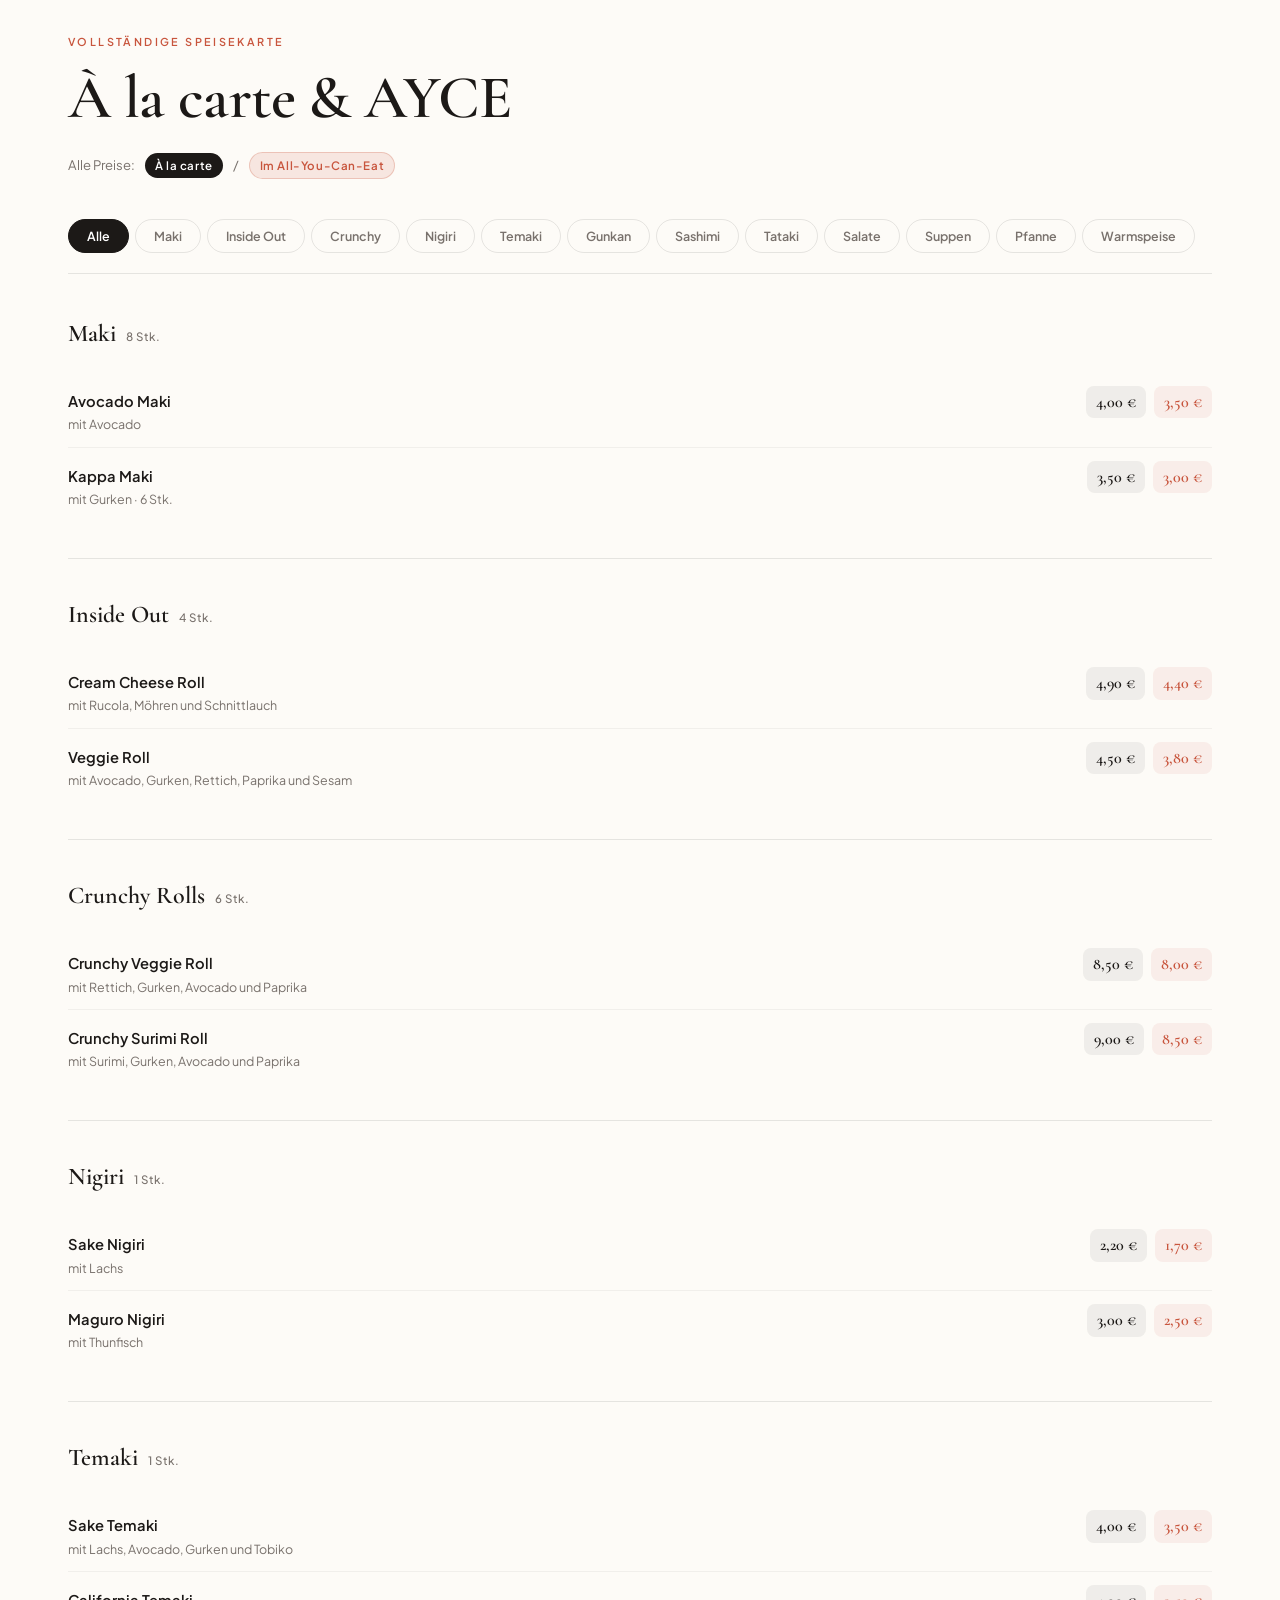
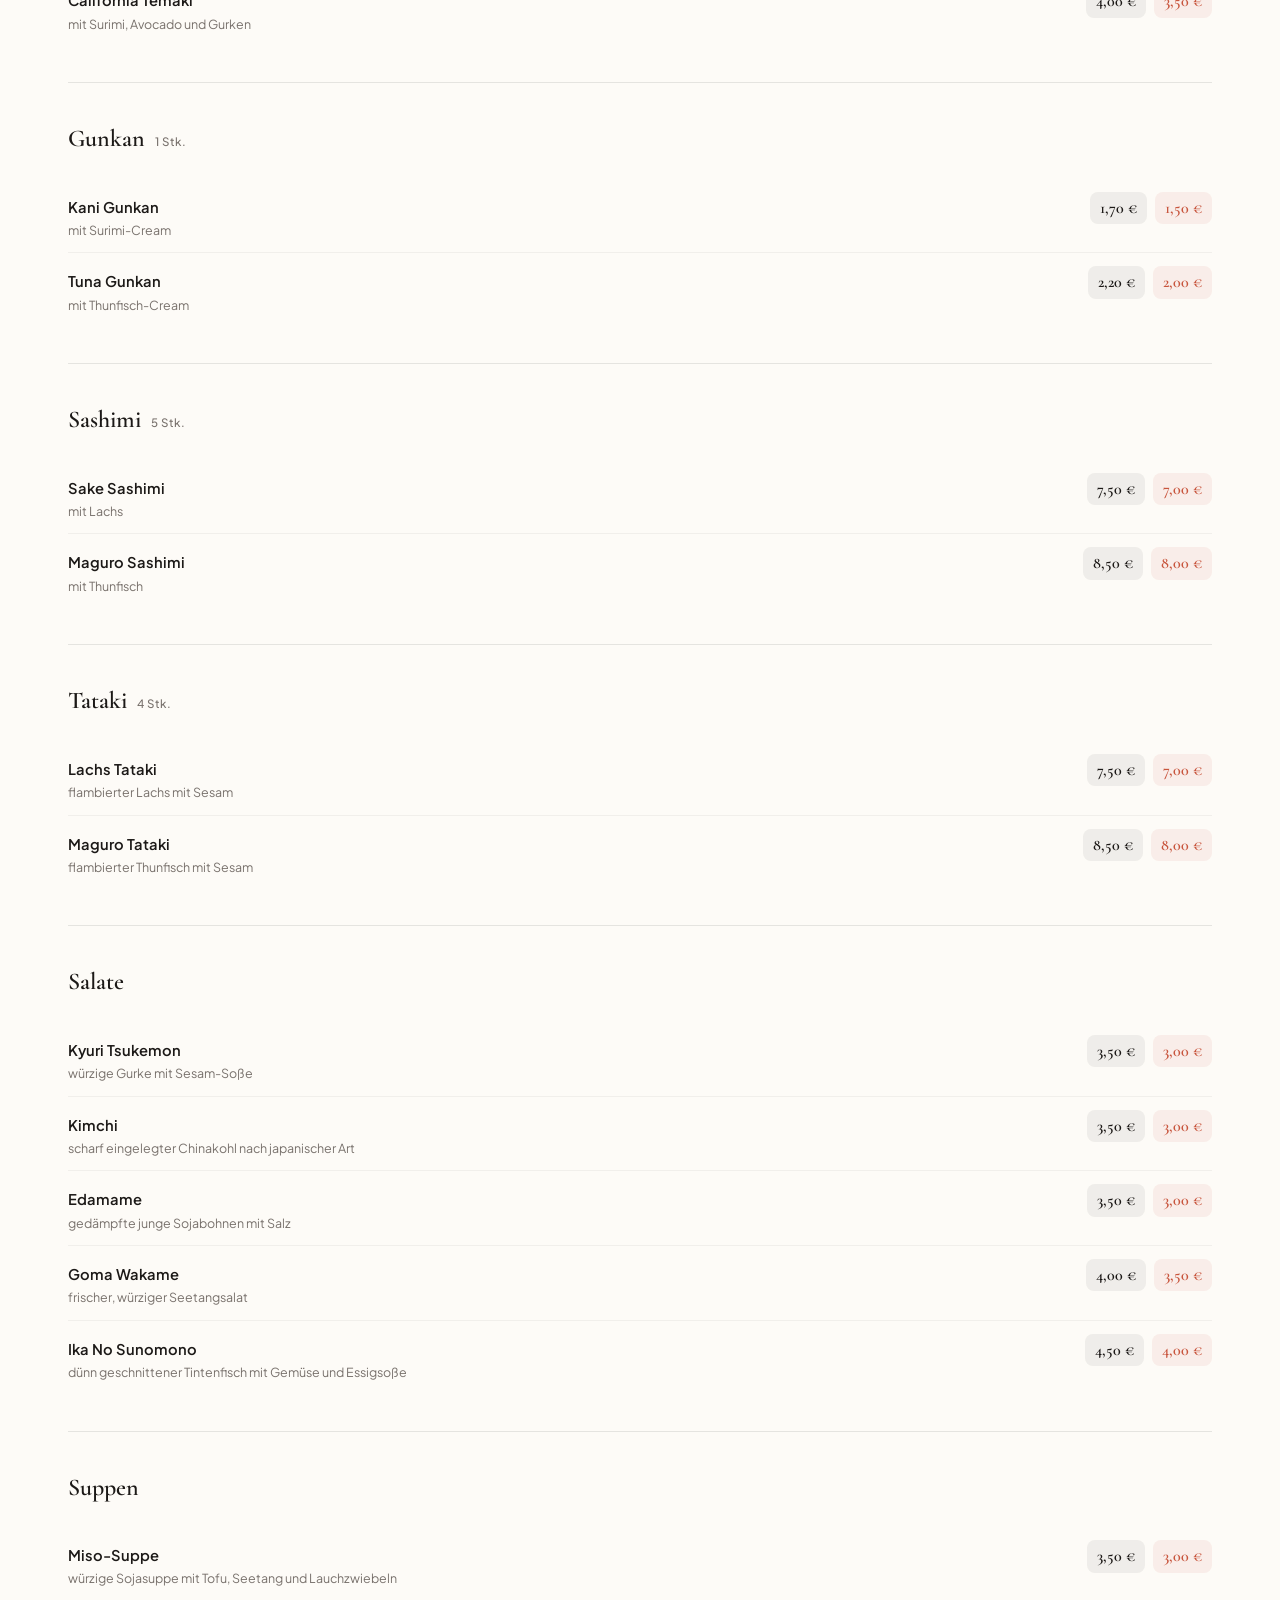
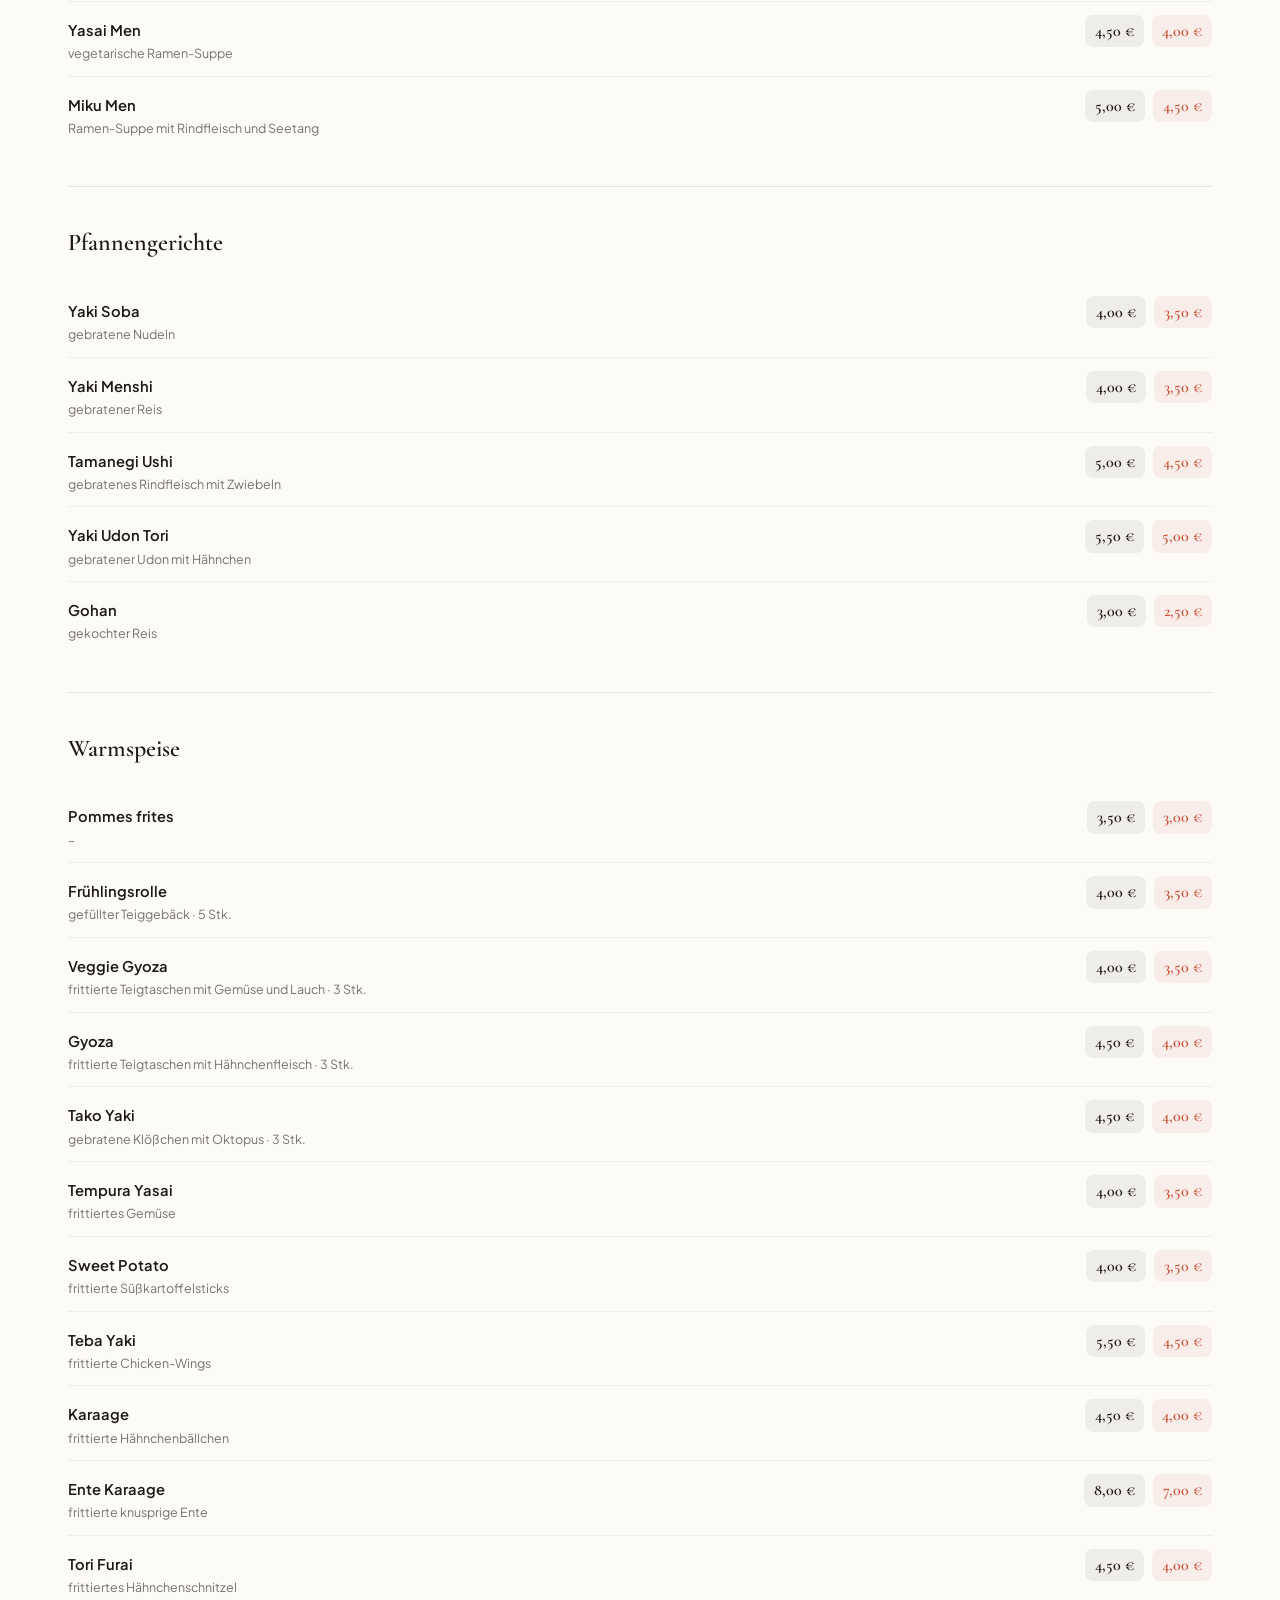
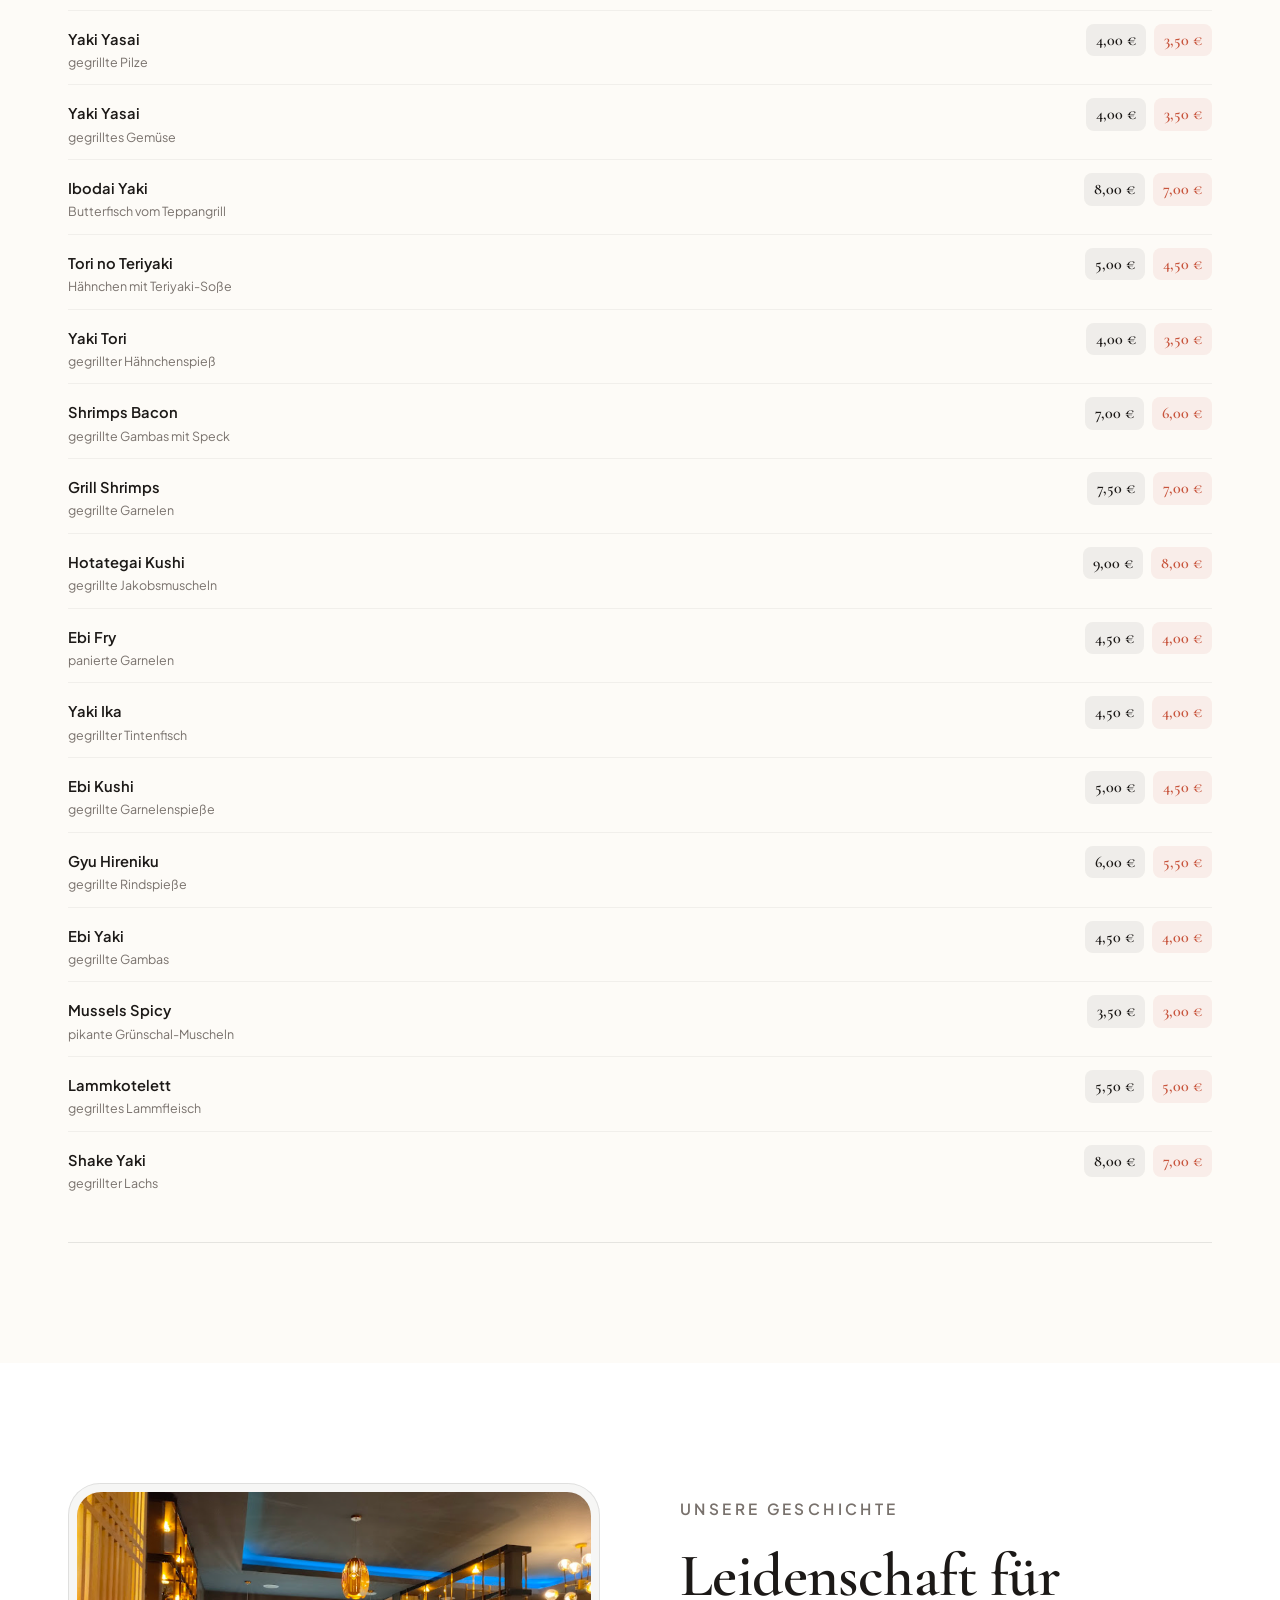
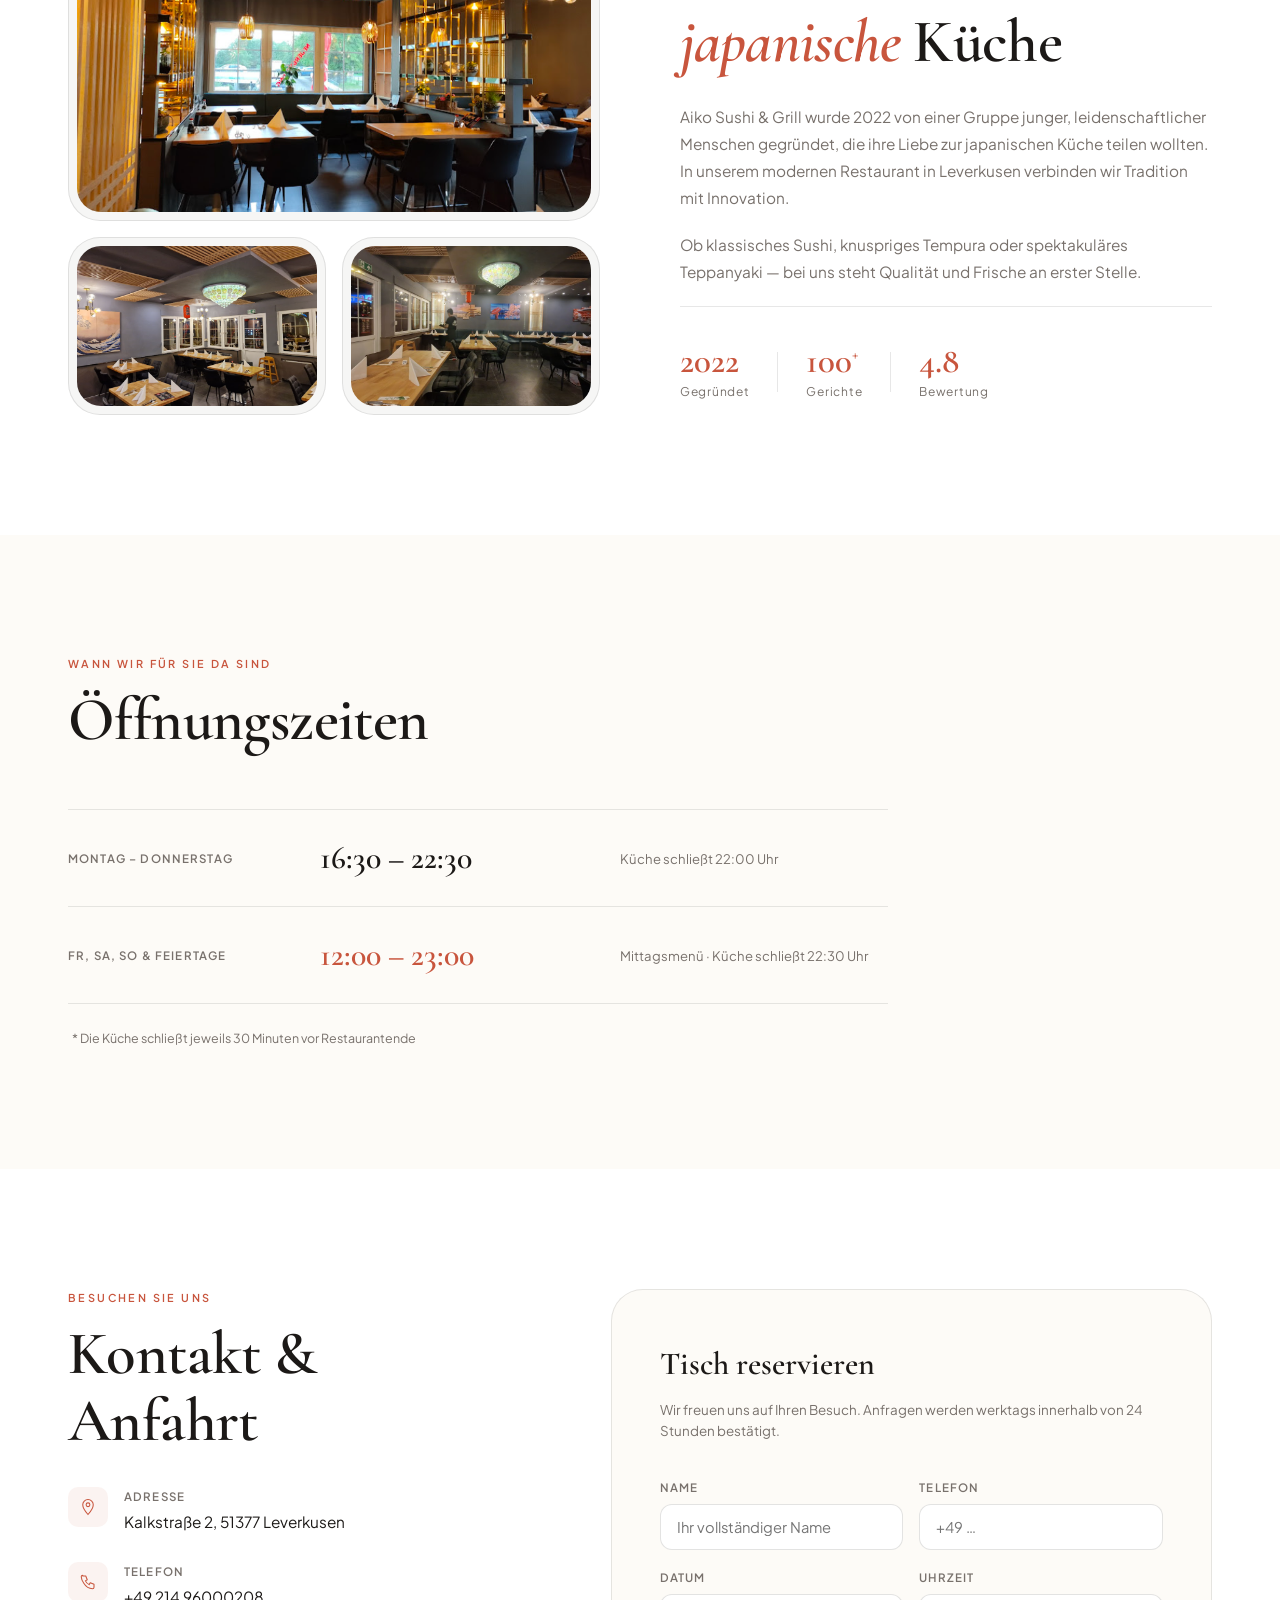
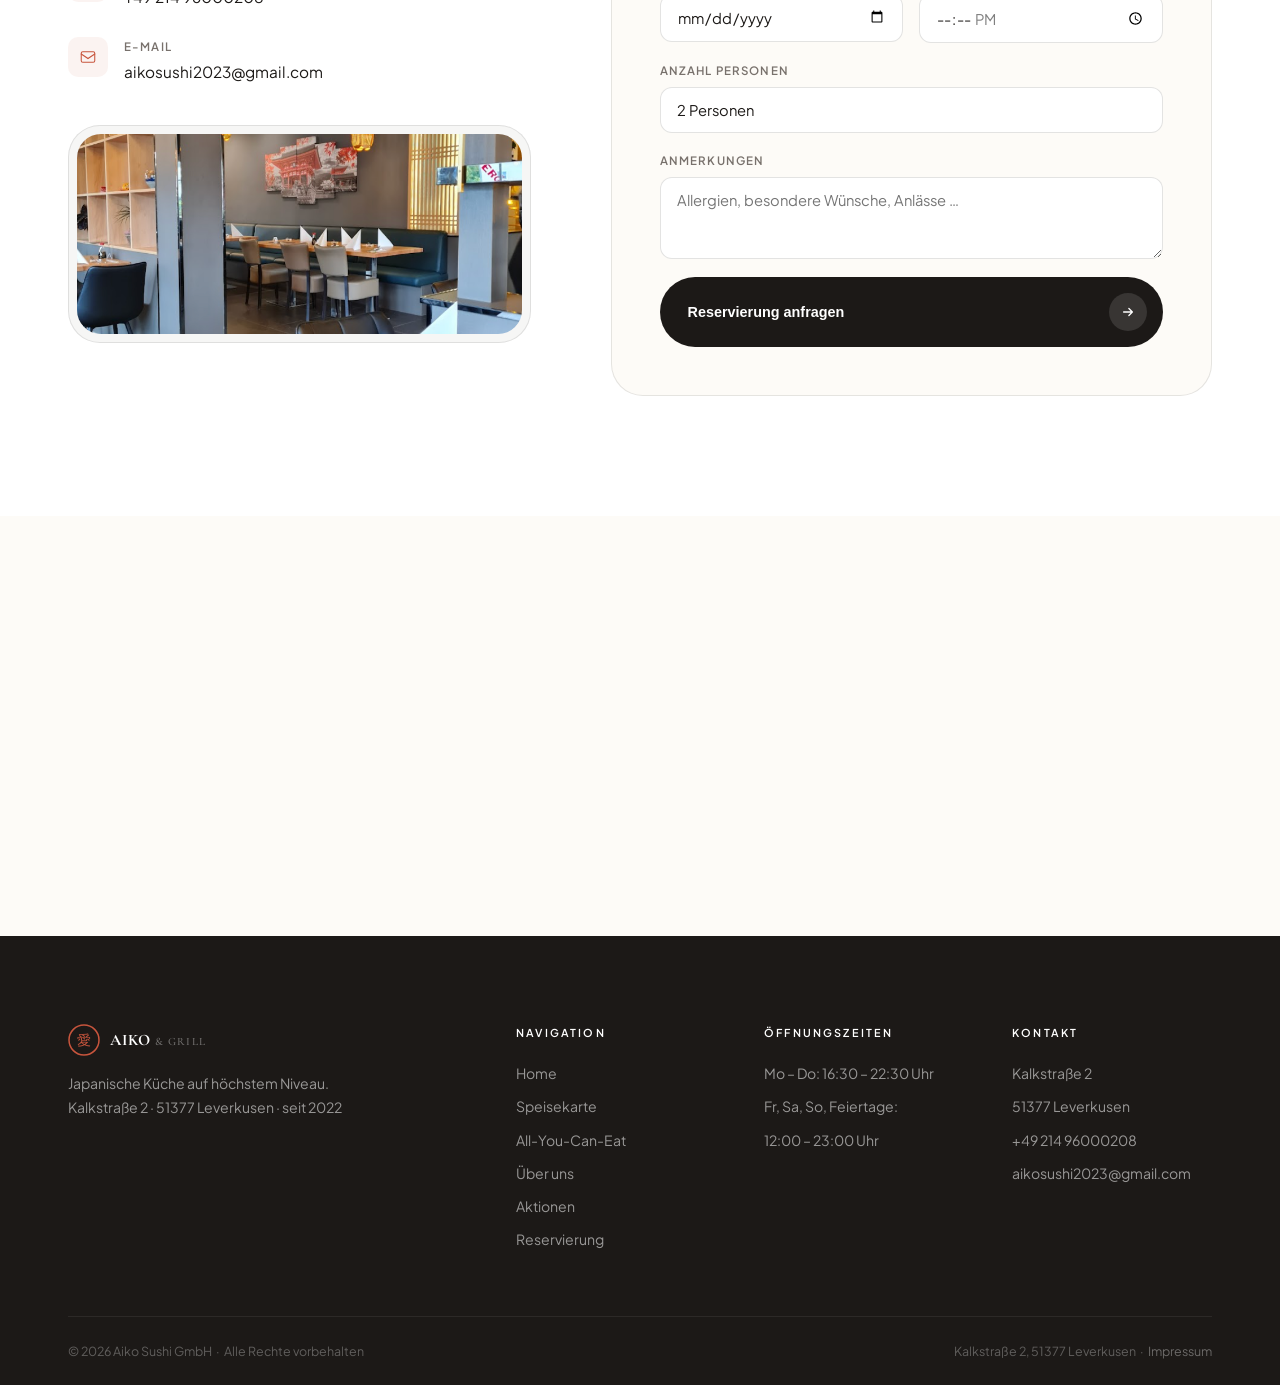
==== commit 2c3fa830: "Fix 5 bugs found during site audit - Tel links: +492149600020 → +4921496000208 (fehlende letzte Ziff" ====
--- a/index.html
+++ b/index.html
@@ -29,7 +29,7 @@
       </a>
 
       <ul class="nav-right">
-        <li><a href="#about" class="nl">Über uns</a></li>
+        <li><a href="ueber-uns.html" class="nl">Über uns</a></li>
         <li><a href="#contact" class="nl">Kontakt</a></li>
         <li><a href="#reservation" class="nav-cta">
           <span>Reservieren</span>
@@ -46,12 +46,13 @@
   <!-- Mobile Overlay -->
   <div class="mobile-overlay" id="mobile-overlay" aria-hidden="true">
     <nav class="mobile-nav">
-      <a href="#hero"        class="mn-link" data-delay="0">Home</a>
-      <a href="#menu"        class="mn-link" data-delay="1">Menü</a>
-      <a href="#ayce"        class="mn-link" data-delay="2">All-You-Can-Eat</a>
-      <a href="#about"       class="mn-link" data-delay="3">Über uns</a>
-      <a href="#contact"     class="mn-link" data-delay="4">Kontakt</a>
-      <a href="#reservation" class="mn-link mn-cta" data-delay="5">Tisch reservieren</a>
+      <a href="#hero"          class="mn-link" data-delay="0">Home</a>
+      <a href="#menu"          class="mn-link" data-delay="1">Menü</a>
+      <a href="#ayce"          class="mn-link" data-delay="2">All-You-Can-Eat</a>
+      <a href="ueber-uns.html" class="mn-link" data-delay="3">Über uns</a>
+      <a href="aktionen.html"  class="mn-link" data-delay="4">Aktionen</a>
+      <a href="#contact"       class="mn-link" data-delay="5">Kontakt</a>
+      <a href="#reservation"   class="mn-link mn-cta" data-delay="6">Tisch reservieren</a>
     </nav>
   </div>
 
@@ -479,12 +480,12 @@
 
       <div class="hours-table reveal">
         <div class="ht-row">
-          <span class="ht-days">Montag – Freitag</span>
+          <span class="ht-days">Montag – Donnerstag</span>
           <span class="ht-time">16:30 – 22:30</span>
           <span class="ht-note">Küche schließt 22:00 Uhr</span>
         </div>
         <div class="ht-row ht-featured">
-          <span class="ht-days">Sa, So &amp; Feiertage</span>
+          <span class="ht-days">Fr, Sa, So &amp; Feiertage</span>
           <span class="ht-time">12:00 – 23:00</span>
           <span class="ht-note">Mittagsmenü · Küche schließt 22:30 Uhr</span>
         </div>
@@ -519,7 +520,7 @@
               </span>
               <div>
                 <strong>Telefon</strong>
-                <p><a href="tel:+492149600020">+49 214 96000208</a></p>
+                <p><a href="tel:+4921496000208">+49 214 96000208</a></p>
               </div>
             </li>
             <li>
@@ -638,8 +639,8 @@
         <div class="footer-col">
           <h4>Öffnungszeiten</h4>
           <ul>
-            <li>Mo – Fr: 16:30 – 22:30 Uhr</li>
-            <li>Sa, So, Feiertage:</li>
+            <li>Mo – Do: 16:30 – 22:30 Uhr</li>
+            <li>Fr, Sa, So, Feiertage:</li>
             <li>12:00 – 23:00 Uhr</li>
           </ul>
         </div>
@@ -649,7 +650,7 @@
           <ul>
             <li>Kalkstraße 2</li>
             <li>51377 Leverkusen</li>
-            <li><a href="tel:+492149600020">+49 214 96000208</a></li>
+            <li><a href="tel:+4921496000208">+49 214 96000208</a></li>
             <li><a href="mailto:aikosushi2023@gmail.com">aikosushi2023@gmail.com</a></li>
           </ul>
         </div>
@@ -767,19 +768,23 @@
     const tabs = document.querySelectorAll('.mtab');
     const cats = document.querySelectorAll('.mcat');
 
+    function filterCats(cat) {
+      cats.forEach(c => {
+        c.hidden = !(cat === 'all' || c.dataset.cat === cat);
+      });
+    }
+
     tabs.forEach(tab => {
       tab.addEventListener('click', () => {
         tabs.forEach(t => { t.classList.remove('active'); t.setAttribute('aria-selected', 'false'); });
         tab.classList.add('active');
         tab.setAttribute('aria-selected', 'true');
-
-        const cat = tab.dataset.cat;
-        cats.forEach(c => {
-          const show = cat === 'all' || c.dataset.cat === cat;
-          c.style.display = show ? '' : 'none';
-        });
+        filterCats(tab.dataset.cat);
       });
     });
+
+    // Initialzustand sicherstellen
+    filterCats('all');
 
     // ── Button active states (Emil: scale on press) ────────────
     document.querySelectorAll('.btn-primary, .btn-ghost, .btn-submit, .nav-cta').forEach(b => {
--- a/style.css
+++ b/style.css
@@ -667,9 +667,13 @@
   font-family: var(--sans);
   color: var(--muted);
   cursor: pointer;
+  touch-action: manipulation;
   transition: background 180ms var(--ease-out), color 180ms, border-color 180ms, transform 120ms;
   white-space: nowrap;
 }
+
+/* Sicherstellen dass hidden-Attribut immer greift */
+[hidden] { display: none !important; }
 @media (hover: hover) and (pointer: fine) {
   .mtab:hover { background: var(--cream-2); color: var(--dark); border-color: rgba(28,25,23,.2); }
 }
